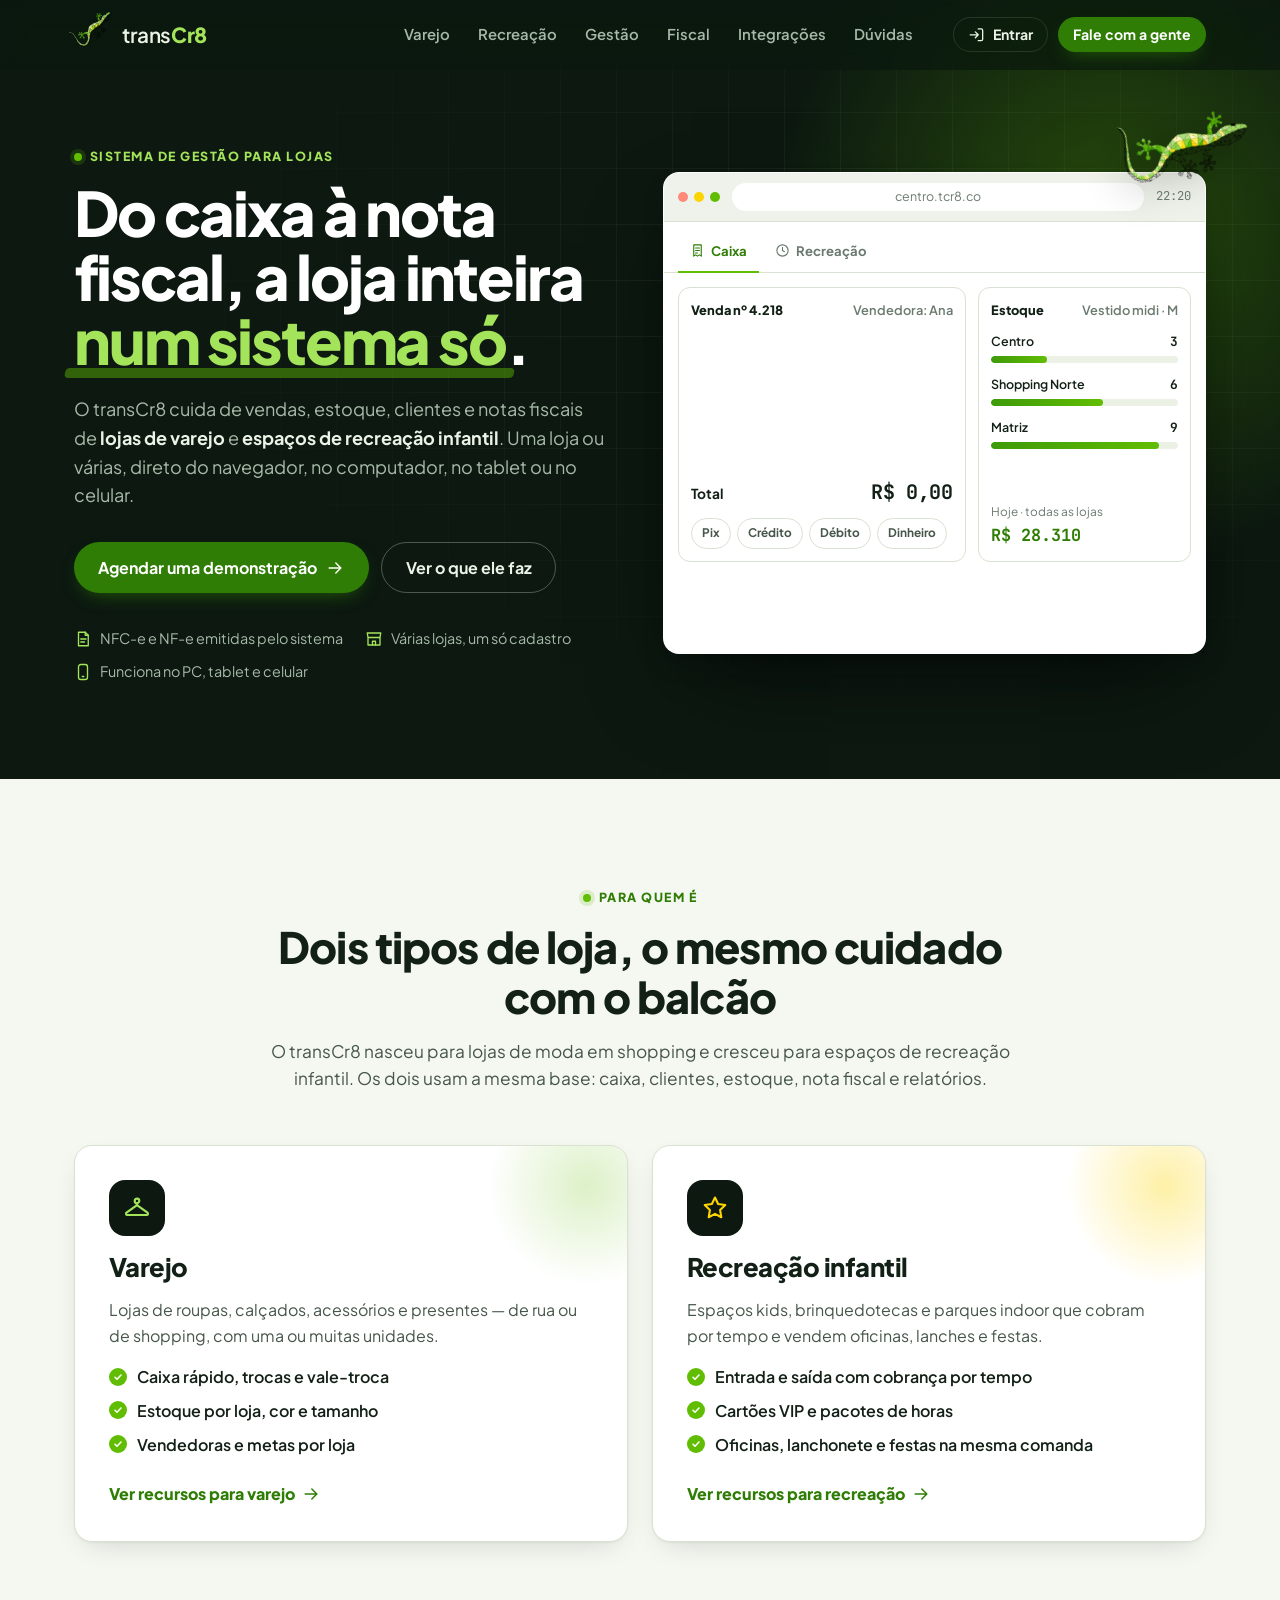
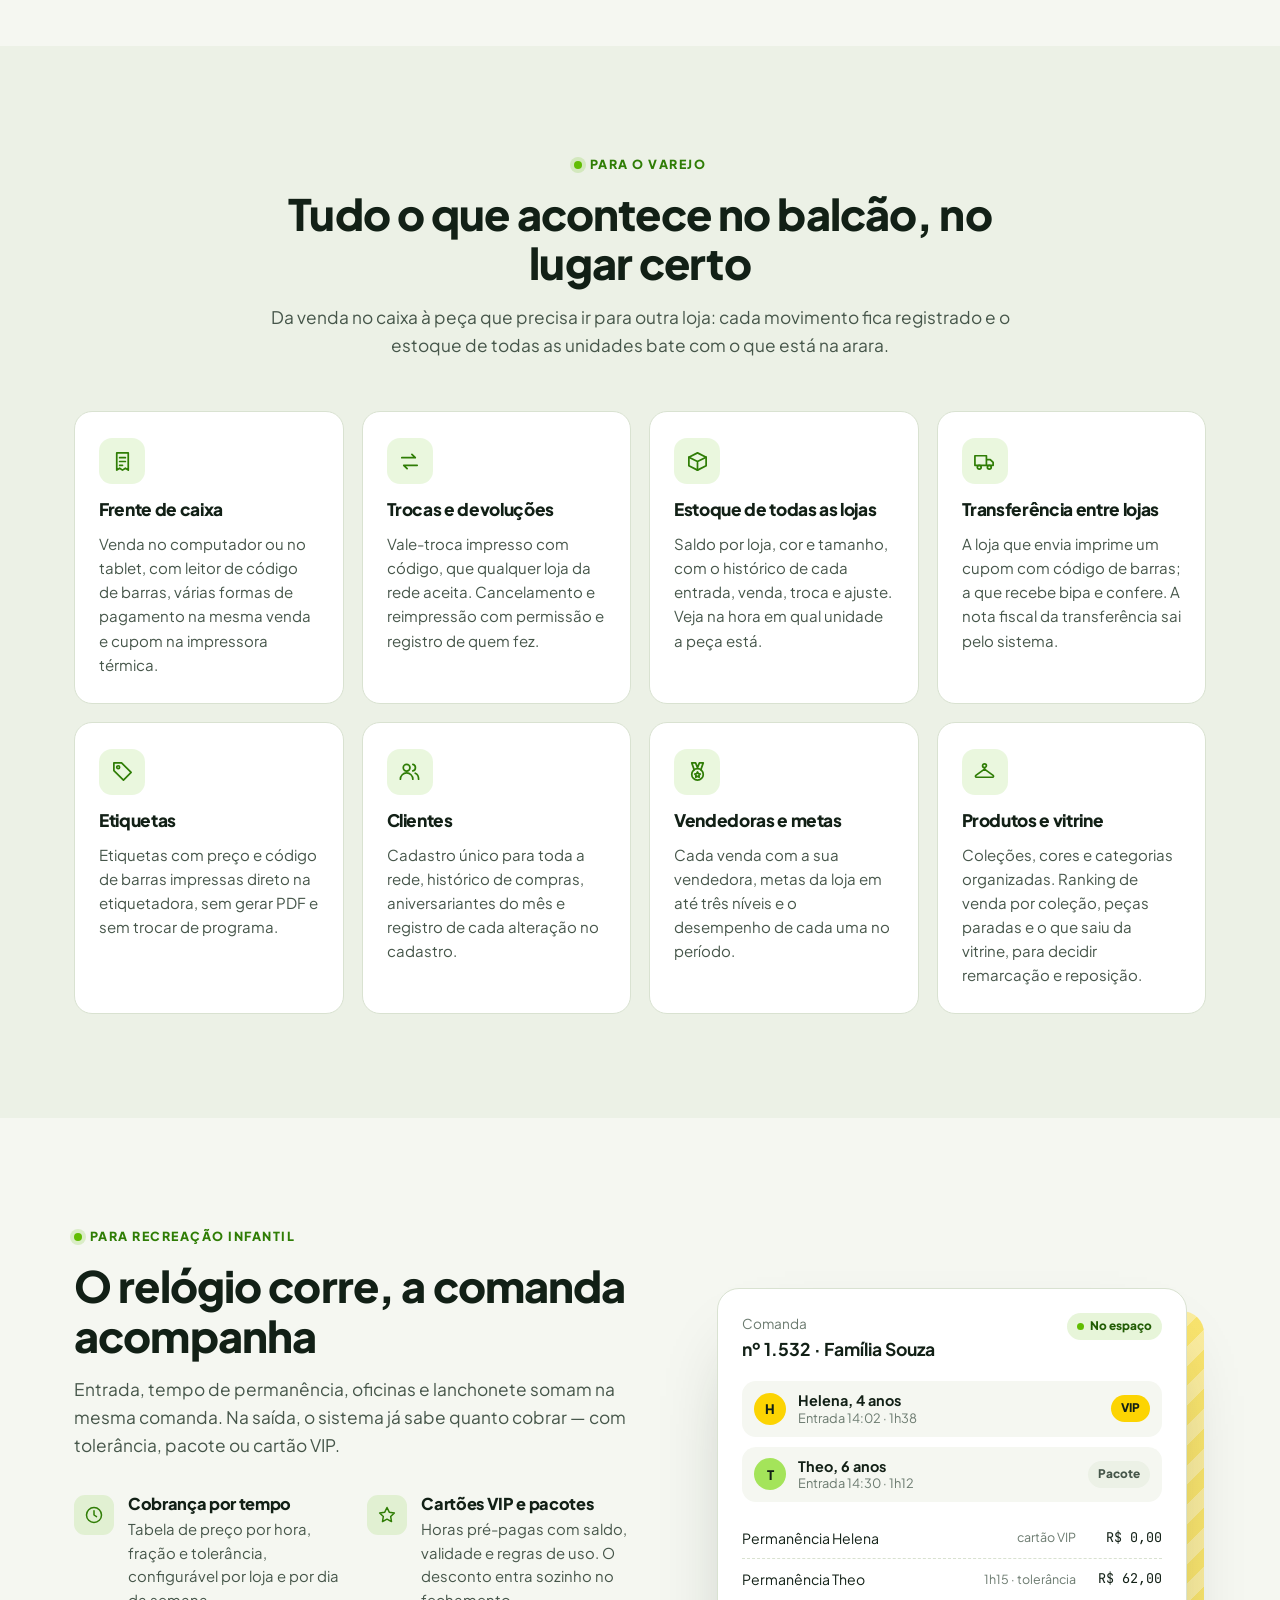
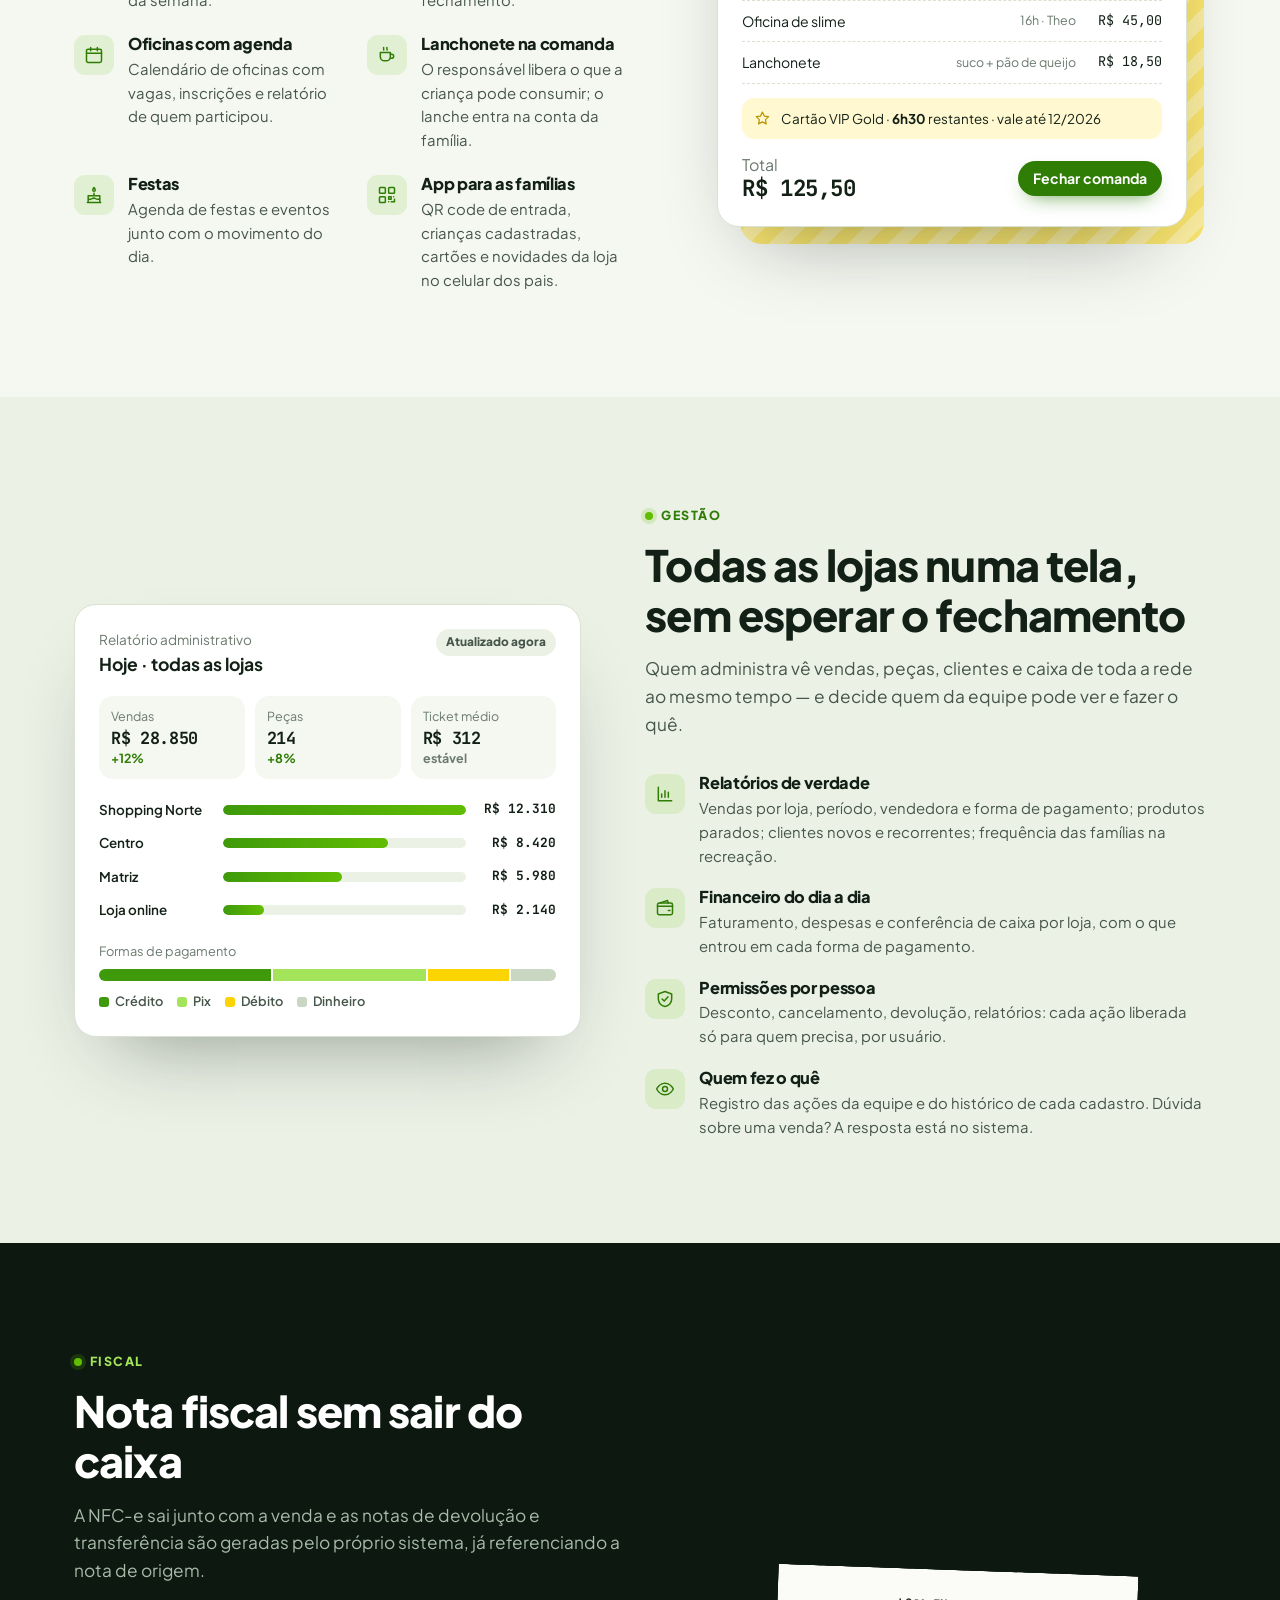
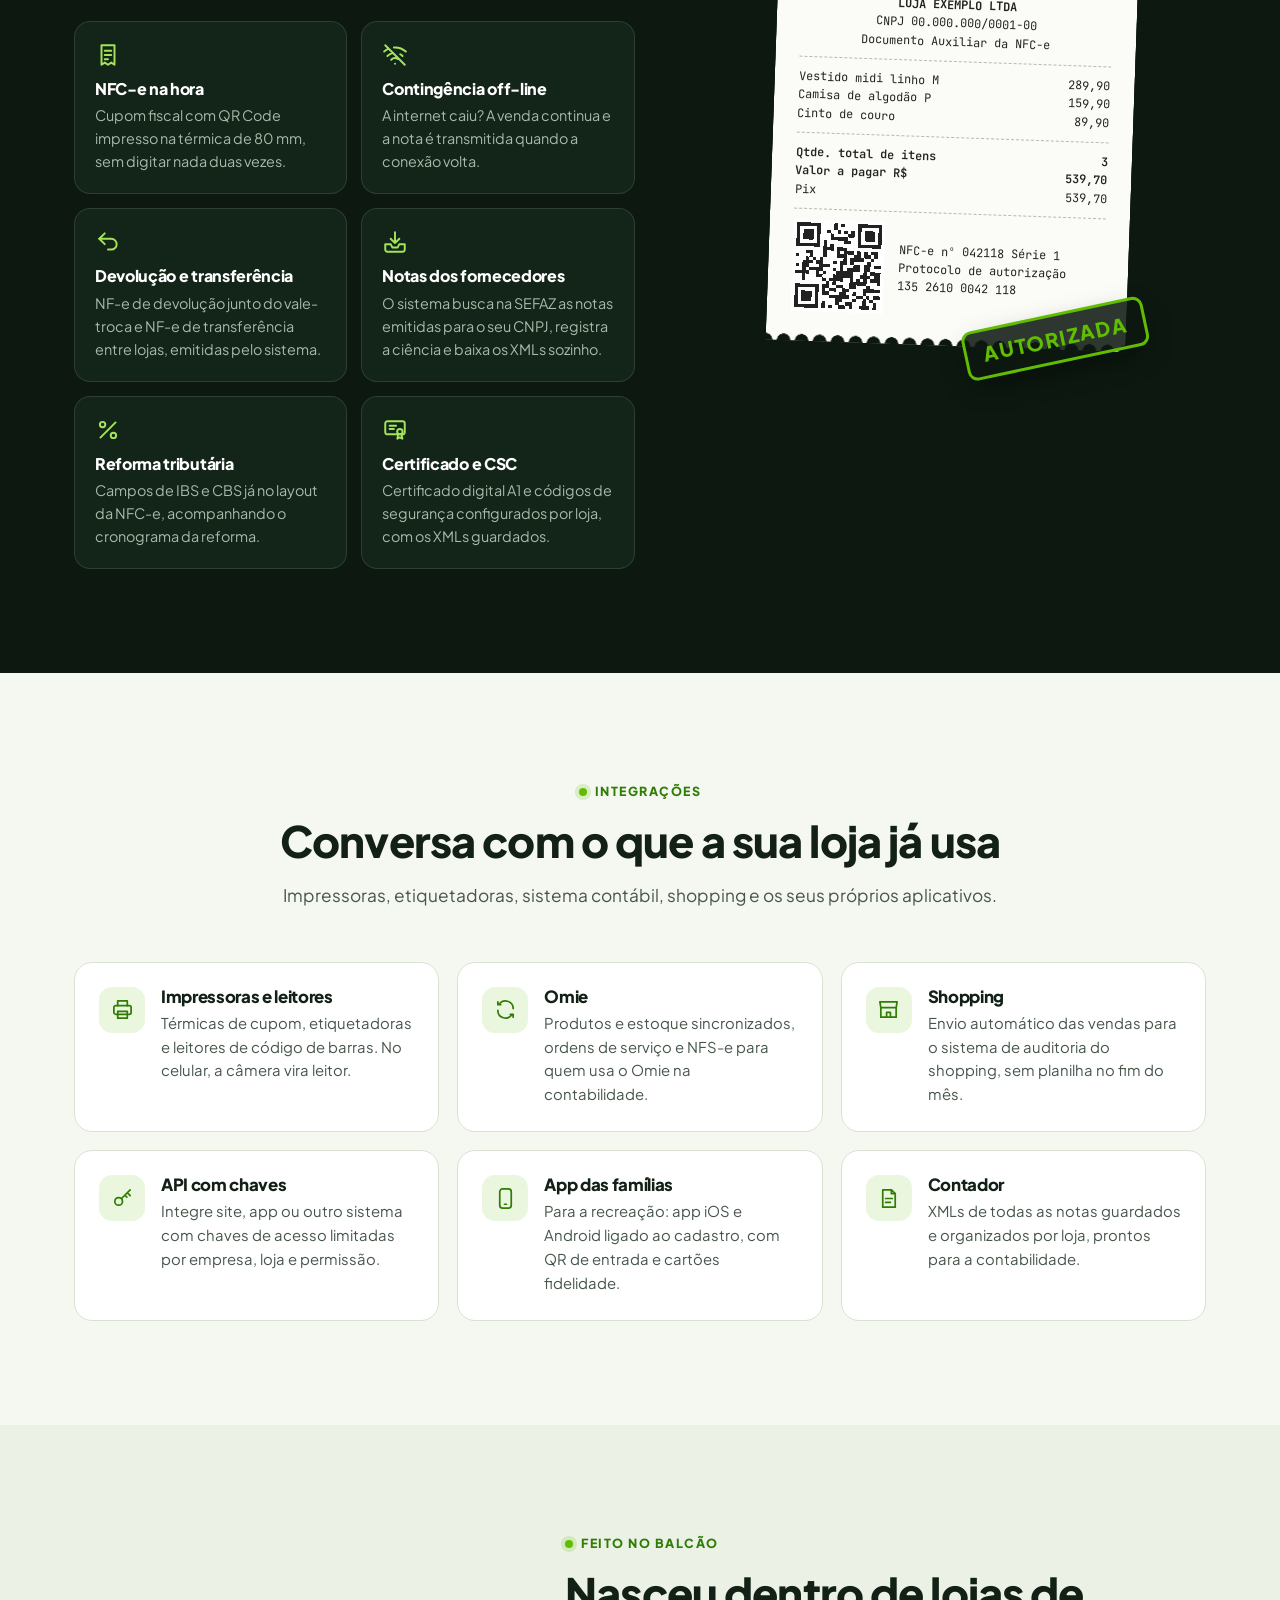
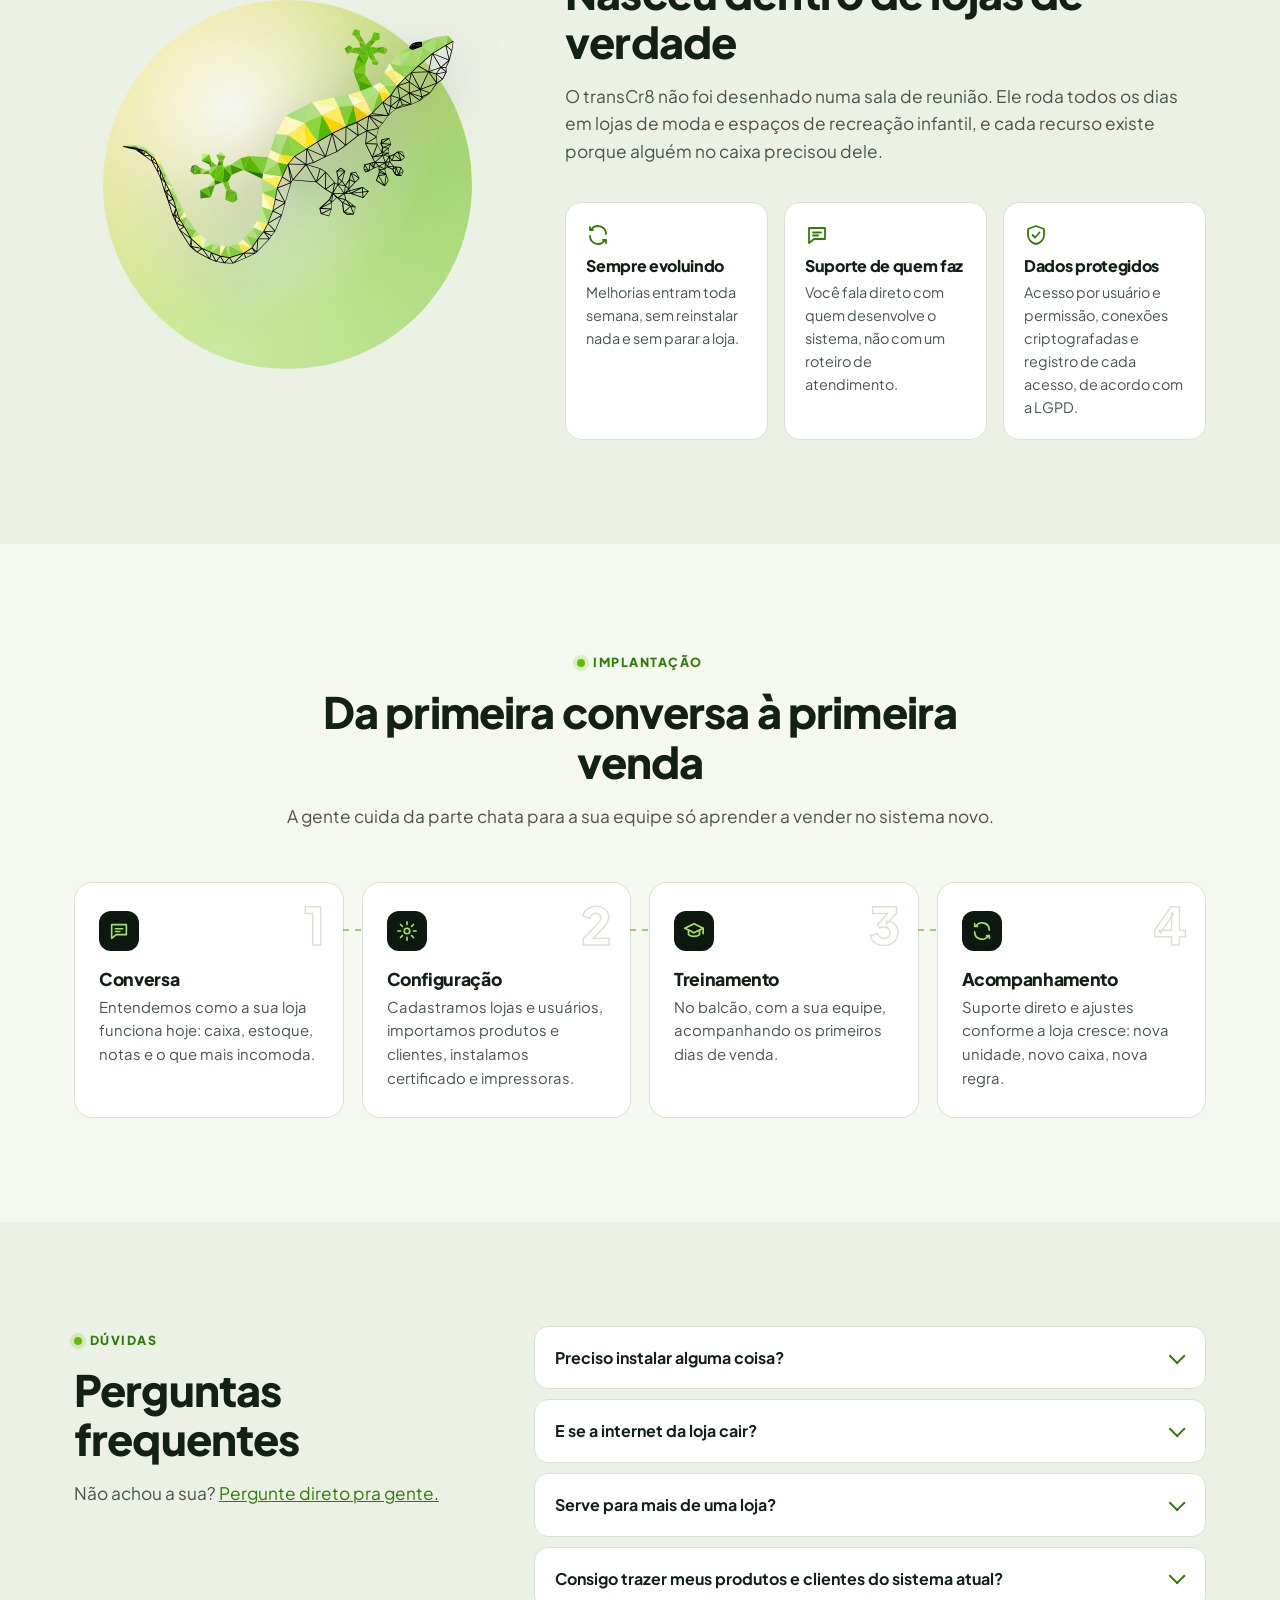
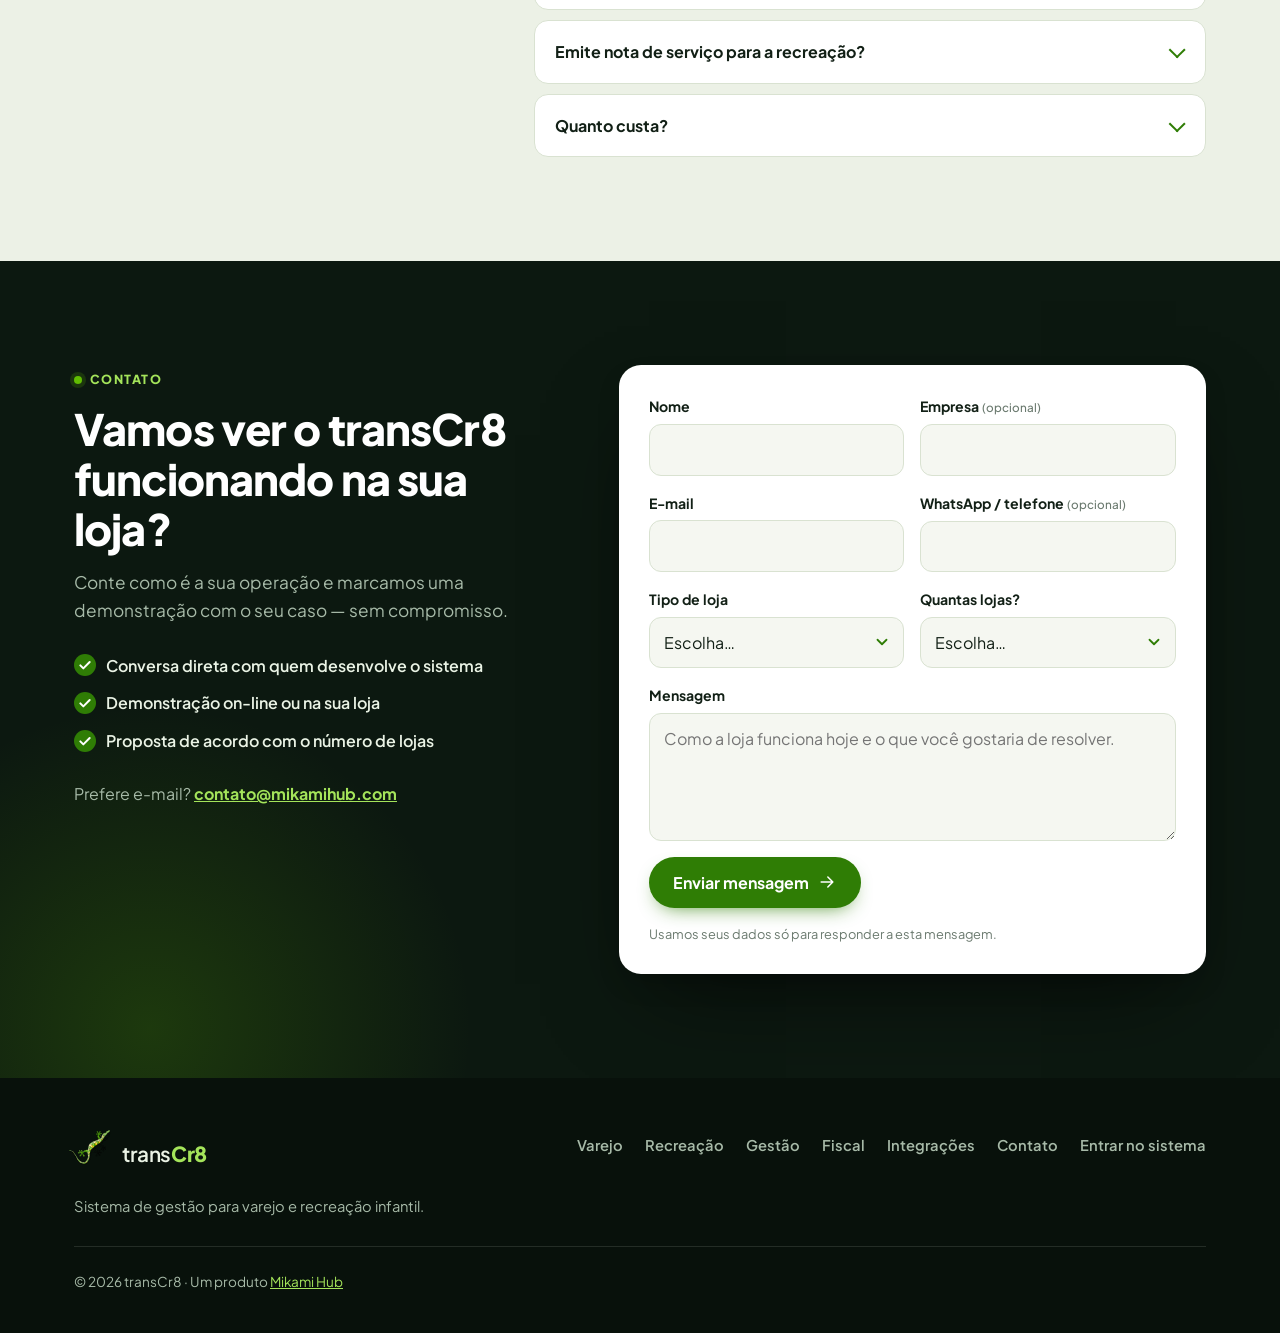
==== index.html @ 6ce8b479 "Cria site institucional do transCr8 Página única em HTML/CSS/JS puro para tcr8.co: topo com demonstr" ====
<!doctype html>
<html lang="pt-BR">
<head>
  <meta charset="utf-8">
  <meta name="viewport" content="width=device-width, initial-scale=1">
  <title>transCr8 — Sistema de gestão para varejo e recreação infantil</title>
  <meta name="description" content="Caixa, estoque, clientes e notas fiscais de lojas de varejo e espaços de recreação infantil num sistema só. Várias lojas, NFC-e e NF-e emitidas pelo próprio sistema, direto do navegador.">
  <meta name="theme-color" content="#0c1810">
  <link rel="canonical" href="https://tcr8.co/">

  <meta property="og:type" content="website">
  <meta property="og:site_name" content="transCr8">
  <meta property="og:title" content="transCr8 — Do caixa à nota fiscal, a loja inteira num sistema só">
  <meta property="og:description" content="Sistema de gestão para varejo e recreação infantil: caixa, estoque de várias lojas, clientes, NFC-e e NF-e, relatórios e integrações.">
  <meta property="og:url" content="https://tcr8.co/">
  <meta property="og:image" content="https://tcr8.co/assets/img/og-tcr8.png">
  <meta property="og:image:width" content="1200">
  <meta property="og:image:height" content="630">
  <meta property="og:locale" content="pt_BR">
  <meta name="twitter:card" content="summary_large_image">

  <link rel="icon" href="favicon.ico" sizes="any">
  <link rel="icon" href="assets/img/favicon-32.png" type="image/png" sizes="32x32">
  <link rel="icon" href="assets/img/favicon-16.png" type="image/png" sizes="16x16">
  <link rel="apple-touch-icon" href="assets/img/apple-touch-icon.png">
  <link rel="preconnect" href="https://fonts.googleapis.com">
  <link rel="preconnect" href="https://fonts.gstatic.com" crossorigin>
  <link rel="stylesheet" href="https://fonts.googleapis.com/css2?family=Plus+Jakarta+Sans:wght@400;500;600;700;800&family=JetBrains+Mono:wght@500;600&display=swap">
  <link rel="stylesheet" href="assets/css/style.css?v=1">

  <script>document.documentElement.classList.add('js');</script>
  <script src="assets/js/main.js?v=1" defer></script>
  <script src="assets/js/demo.js?v=1" defer></script>

  <script type="application/ld+json">
  {
    "@context": "https://schema.org",
    "@type": "SoftwareApplication",
    "name": "transCr8",
    "alternateName": "tcr8",
    "url": "https://tcr8.co/",
    "applicationCategory": "BusinessApplication",
    "operatingSystem": "Web",
    "inLanguage": "pt-BR",
    "description": "Sistema de gestão para lojas de varejo e espaços de recreação infantil: frente de caixa, estoque de várias lojas, clientes, NFC-e e NF-e, relatórios e integrações.",
    "publisher": {
      "@type": "Organization",
      "name": "Mikami Hub",
      "url": "https://mikamihub.com/",
      "email": "contato@mikamihub.com"
    }
  }
  </script>
</head>
<body>
  <a class="skip-link" href="#conteudo">Pular para o conteúdo</a>

  <!-- Ícones (traço) usados nas seções -->
  <svg class="sprite" aria-hidden="true" focusable="false">
    <symbol id="i-receipt" viewBox="0 0 24 24"><path d="M6 3h12v18l-3-2-3 2-3-2-3 2z"/><path d="M9 8h6M9 12h6M9 16h3"/></symbol>
    <symbol id="i-swap" viewBox="0 0 24 24"><path d="M4 8h14l-3.5-3.5M20 16H6l3.5 3.5"/></symbol>
    <symbol id="i-boxes" viewBox="0 0 24 24"><path d="M3 7.5 12 3l9 4.5v9L12 21l-9-4.5z"/><path d="m3 7.5 9 4.5 9-4.5M12 12v9"/></symbol>
    <symbol id="i-truck" viewBox="0 0 24 24"><path d="M2 6h12v10H2zM14 10h4l3 3v3h-7"/><circle cx="6.5" cy="18" r="2"/><circle cx="17" cy="18" r="2"/></symbol>
    <symbol id="i-tag" viewBox="0 0 24 24"><path d="M3 3h8l10 10-8 8L3 11z"/><circle cx="7.5" cy="7.5" r="1.5"/></symbol>
    <symbol id="i-users" viewBox="0 0 24 24"><circle cx="9" cy="8" r="3.5"/><path d="M2.5 20c0-3.6 2.9-6.5 6.5-6.5s6.5 2.9 6.5 6.5"/><path d="M15.5 4.6a3.5 3.5 0 0 1 0 6.8M18 13.8c2 .8 3.5 3 3.5 6.2"/></symbol>
    <symbol id="i-medal" viewBox="0 0 24 24"><circle cx="12" cy="15" r="6"/><path d="M8.5 10.2 6 3h4l2 5 2-5h4l-2.5 7.2"/><path d="m12 12.5.9 1.8 2 .3-1.4 1.4.3 2-1.8-1-1.8 1 .3-2-1.4-1.4 2-.3z"/></symbol>
    <symbol id="i-hanger" viewBox="0 0 24 24"><path d="M12 8a2 2 0 1 1 2-2c0 1-.8 1.4-1.4 1.8-.4.3-.6.6-.6 1.2v.5"/><path d="m12 9.5 9 6.5c.8.6.4 2-.6 2H3.6c-1 0-1.4-1.4-.6-2z"/></symbol>
    <symbol id="i-clock" viewBox="0 0 24 24"><circle cx="12" cy="12" r="9"/><path d="M12 7v5l3 2"/></symbol>
    <symbol id="i-star" viewBox="0 0 24 24"><path d="m12 3 2.7 5.6 6.1.9-4.4 4.3 1 6.1L12 17l-5.4 2.9 1-6.1-4.4-4.3 6.1-.9z"/></symbol>
    <symbol id="i-calendar" viewBox="0 0 24 24"><rect x="3" y="5" width="18" height="16" rx="2"/><path d="M3 10h18M8 3v4M16 3v4"/></symbol>
    <symbol id="i-cup" viewBox="0 0 24 24"><path d="M4 9h12v5a5 5 0 0 1-5 5H9a5 5 0 0 1-5-5z"/><path d="M16 11h1.5a2.5 2.5 0 0 1 0 5H16M8 3c-.7 1 .7 2 0 3M12 3c-.7 1 .7 2 0 3"/></symbol>
    <symbol id="i-cake" viewBox="0 0 24 24"><path d="M4 21h16M5 21v-8h14v8M5 16.5c1.5 1 3 1 4.5 0s3-1 4.5 0 3 1 5 0M12 13v-3"/><path d="M12 7.5a1.5 1.5 0 0 1-1.5-1.5c0-1.2 1.5-3 1.5-3s1.5 1.8 1.5 3A1.5 1.5 0 0 1 12 7.5z"/></symbol>
    <symbol id="i-qr" viewBox="0 0 24 24"><rect x="3" y="3" width="7" height="7" rx="1"/><rect x="14" y="3" width="7" height="7" rx="1"/><rect x="3" y="14" width="7" height="7" rx="1"/><path d="M14 14h3v3h-3zM20 14v.01M14 20h.01M17 20h4v-3"/></symbol>
    <symbol id="i-chart" viewBox="0 0 24 24"><path d="M4 4v16h16"/><path d="M8 16v-4M12 16V8M16 16v-6"/></symbol>
    <symbol id="i-wallet" viewBox="0 0 24 24"><rect x="3" y="6" width="18" height="14" rx="2"/><path d="M3 10h18M16 15h2M6 6l9-3 1 3"/></symbol>
    <symbol id="i-shield" viewBox="0 0 24 24"><path d="M12 3 20 6v6c0 4.5-3.4 8.3-8 9-4.6-.7-8-4.5-8-9V6z"/><path d="m8.5 12 2.5 2.5 4.5-5"/></symbol>
    <symbol id="i-eye" viewBox="0 0 24 24"><path d="M2 12s3.6-7 10-7 10 7 10 7-3.6 7-10 7S2 12 2 12z"/><circle cx="12" cy="12" r="3"/></symbol>
    <symbol id="i-doc" viewBox="0 0 24 24"><path d="M6 3h9l4 4v14H6z"/><path d="M15 3v4h4M9 12h7M9 16h5"/></symbol>
    <symbol id="i-wifi-off" viewBox="0 0 24 24"><path d="M3 3l18 18M8.5 16.4a5 5 0 0 1 6-.8M5 12.9a10 10 0 0 1 4.6-2.6M19 12.9a10 10 0 0 0-2.2-1.6M2 8.8a15 15 0 0 1 3.8-2.4M22 8.8A15 15 0 0 0 11 5.1"/><path d="M12 20h.01"/></symbol>
    <symbol id="i-return" viewBox="0 0 24 24"><path d="M9 14 4 9l5-5"/><path d="M4 9h11a5 5 0 0 1 0 10h-3"/></symbol>
    <symbol id="i-inbox" viewBox="0 0 24 24"><path d="M12 3v10M8 9l4 4 4-4"/><path d="M3 14h5l1.5 3h5L16 14h5v5a2 2 0 0 1-2 2H5a2 2 0 0 1-2-2z"/></symbol>
    <symbol id="i-percent" viewBox="0 0 24 24"><path d="M19 5 5 19"/><circle cx="7" cy="7" r="2.5"/><circle cx="17" cy="17" r="2.5"/></symbol>
    <symbol id="i-cert" viewBox="0 0 24 24"><rect x="3" y="4" width="18" height="12" rx="2"/><path d="M7 8h6M7 11h4"/><circle cx="16.5" cy="13.5" r="2.5"/><path d="m15 15.5-.8 4.5 2.3-1.2 2.3 1.2-.8-4.5"/></symbol>
    <symbol id="i-plug" viewBox="0 0 24 24"><path d="M9 3v5M15 3v5M6 8h12v3a6 6 0 0 1-12 0zM12 17v4"/></symbol>
    <symbol id="i-store" viewBox="0 0 24 24"><path d="M4 10v10h16V10M3 4h18l-1 6H4z"/><path d="M10 20v-5h4v5"/></symbol>
    <symbol id="i-key" viewBox="0 0 24 24"><circle cx="8" cy="15" r="4"/><path d="m11 12 9-9M17 6l3 3M14.5 8.5l2 2"/></symbol>
    <symbol id="i-phone" viewBox="0 0 24 24"><rect x="6" y="2" width="12" height="20" rx="3"/><path d="M11 18h2"/></symbol>
    <symbol id="i-printer" viewBox="0 0 24 24"><path d="M7 8V3h10v5"/><rect x="3" y="8" width="18" height="9" rx="2"/><path d="M7 14h10v7H7z"/></symbol>
    <symbol id="i-barcode" viewBox="0 0 24 24"><path d="M4 5v14M7 5v14M10 5v14M14 5v14M16 5v14M20 5v14"/></symbol>
    <symbol id="i-check" viewBox="0 0 24 24"><path d="m5 12.5 4.5 4.5L19 7.5"/></symbol>
    <symbol id="i-arrow" viewBox="0 0 24 24"><path d="M5 12h14M13 6l6 6-6 6"/></symbol>
    <symbol id="i-chat" viewBox="0 0 24 24"><path d="M4 5h16v11H9l-5 4z"/><path d="M8 9.5h8M8 12.5h5"/></symbol>
    <symbol id="i-gear" viewBox="0 0 24 24"><circle cx="12" cy="12" r="3"/><path d="M12 2v3M12 19v3M4.9 4.9l2.1 2.1M17 17l2.1 2.1M2 12h3M19 12h3M4.9 19.1 7 17M17 7l2.1-2.1"/></symbol>
    <symbol id="i-cap" viewBox="0 0 24 24"><path d="M2 9l10-5 10 5-10 5z"/><path d="M6 11v5c3 2.5 9 2.5 12 0v-5M22 9v6"/></symbol>
    <symbol id="i-refresh" viewBox="0 0 24 24"><path d="M20 11a8 8 0 0 0-14.7-4.3M4 4v3h3"/><path d="M4 13a8 8 0 0 0 14.7 4.3M20 20v-3h-3"/></symbol>
    <symbol id="i-login" viewBox="0 0 24 24"><path d="M14 4h4a2 2 0 0 1 2 2v12a2 2 0 0 1-2 2h-4"/><path d="M3 12h11M10 8l4 4-4 4"/></symbol>
    <symbol id="i-menu" viewBox="0 0 24 24"><path d="M4 7h16M4 12h16M4 17h16"/></symbol>
    <symbol id="i-close" viewBox="0 0 24 24"><path d="M6 6l12 12M18 6 6 18"/></symbol>
  </svg>

  <header class="site-header">
    <div class="container nav">
      <a class="brand" href="#topo" aria-label="transCr8 — início">
        <img class="brand-mark" src="assets/img/gecko.svg" alt="" width="40" height="40">
        <span class="brand-name">trans<b>Cr8</b></span>
      </a>

      <nav class="nav-menu" id="menu" aria-label="Seções do site">
        <ul>
          <li><a href="#varejo">Varejo</a></li>
          <li><a href="#recreacao">Recreação</a></li>
          <li><a href="#gestao">Gestão</a></li>
          <li><a href="#fiscal">Fiscal</a></li>
          <li><a href="#integracoes">Integrações</a></li>
          <li><a href="#duvidas">Dúvidas</a></li>
        </ul>
        <div class="nav-actions">
          <button type="button" class="btn btn-ghost btn-sm" data-open-login>
            <svg class="ic" aria-hidden="true"><use href="#i-login"/></svg>Entrar
          </button>
          <a class="btn btn-primary btn-sm" href="#contato">Fale com a gente</a>
        </div>
      </nav>

      <button class="nav-toggle" type="button" aria-controls="menu" aria-expanded="false" aria-label="Abrir menu">
        <svg class="ic ic-open" aria-hidden="true"><use href="#i-menu"/></svg>
        <svg class="ic ic-close" aria-hidden="true"><use href="#i-close"/></svg>
      </button>
    </div>
  </header>

  <main id="conteudo">
    <!-- ============================== Topo ============================== -->
    <section class="hero" id="topo">
      <div class="hero-glow" aria-hidden="true"></div>
      <div class="container hero-grid">
        <div class="hero-copy">
          <p class="eyebrow eyebrow-dark">Sistema de gestão para lojas</p>
          <h1>Do caixa à nota fiscal, a loja inteira <span class="mark">num sistema só</span>.</h1>
          <p class="hero-lead">O transCr8 cuida de vendas, estoque, clientes e notas fiscais de <strong>lojas de varejo</strong> e <strong>espaços de recreação infantil</strong>. Uma loja ou várias, direto do navegador, no computador, no tablet ou no celular.</p>
          <div class="hero-cta">
            <a class="btn btn-primary btn-lg" href="#contato">Agendar uma demonstração <svg class="ic" aria-hidden="true"><use href="#i-arrow"/></svg></a>
            <a class="btn btn-outline-light btn-lg" href="#varejo">Ver o que ele faz</a>
          </div>
          <ul class="hero-proof">
            <li><svg class="ic" aria-hidden="true"><use href="#i-doc"/></svg>NFC-e e NF-e emitidas pelo sistema</li>
            <li><svg class="ic" aria-hidden="true"><use href="#i-store"/></svg>Várias lojas, um só cadastro</li>
            <li><svg class="ic" aria-hidden="true"><use href="#i-phone"/></svg>Funciona no PC, tablet e celular</li>
          </ul>
        </div>

        <div class="hero-visual">
          <p class="sr-only">Demonstração animada: uma venda sendo registrada no caixa, a NFC-e autorizada e o estoque atualizado nas lojas; depois, a tela da recreação com as crianças no espaço e o tempo de cada uma.</p>
          <img class="hero-gecko" src="assets/img/gecko.svg" alt="" width="150" height="150" aria-hidden="true">
          <div class="mock" aria-hidden="true">
            <div class="mock-bar">
              <span class="mock-dots"><i></i><i></i><i></i></span>
              <span class="mock-url">centro.tcr8.co</span>
              <span class="mock-clock" data-clock>15:42</span>
            </div>
            <div class="mock-tabs">
              <button type="button" tabindex="-1" class="is-on" data-scene-tab="caixa"><svg class="ic" aria-hidden="true"><use href="#i-receipt"/></svg>Caixa</button>
              <button type="button" tabindex="-1" data-scene-tab="kids"><svg class="ic" aria-hidden="true"><use href="#i-clock"/></svg>Recreação</button>
            </div>

            <!-- Cena 1: caixa -->
            <div class="mock-scene is-on" data-scene="caixa">
              <div class="mock-cols">
                <div class="mock-panel">
                  <div class="mock-h"><span>Venda nº 4.218</span><span class="muted">Vendedora: Ana</span></div>
                  <ul class="mock-items" data-items>
                    <li><span class="it-name">Vestido midi linho<small>M · Areia</small></span><span class="it-price">R$ 289,90</span></li>
                    <li><span class="it-name">Camisa de algodão<small>P · Branco</small></span><span class="it-price">R$ 159,90</span></li>
                    <li><span class="it-name">Cinto de couro<small>Único · Caramelo</small></span><span class="it-price">R$ 89,90</span></li>
                  </ul>
                  <div class="mock-total"><span>Total</span><strong data-total>R$ 539,70</strong></div>
                  <div class="mock-pay" data-pay>
                    <span class="is-on">Pix</span><span>Crédito</span><span>Débito</span><span>Dinheiro</span>
                  </div>
                </div>
                <div class="mock-panel mock-side">
                  <div class="mock-h"><span>Estoque</span><span class="muted">Vestido midi · M</span></div>
                  <ul class="stock" data-stock>
                    <li data-store="centro"><span>Centro</span><span class="bar"><i style="--v:.3"></i></span><b>3</b></li>
                    <li><span>Shopping Norte</span><span class="bar"><i style="--v:.6"></i></span><b>6</b></li>
                    <li><span>Matriz</span><span class="bar"><i style="--v:.9"></i></span><b>9</b></li>
                  </ul>
                  <div class="mock-mini">
                    <span class="muted">Hoje · todas as lojas</span>
                    <strong data-today>R$ 28.850</strong>
                  </div>
                </div>
              </div>
              <div class="mock-toast is-on" data-toast>
                <span class="toast-dot"></span><span data-toast-text>NFC-e autorizada · Protocolo 135 2610 0042 118</span>
              </div>
            </div>

            <!-- Cena 2: recreação -->
            <div class="mock-scene" data-scene="kids">
              <div class="mock-panel">
                <div class="mock-h"><span>No espaço agora</span><span class="muted" data-kids-count>4 crianças</span></div>
                <ul class="kids" data-kids>
                  <li><span class="av" style="--c:#FCD402">H</span><span class="k-name">Helena<small>4 anos · Cartão VIP</small></span><span class="k-time" data-min="98">1h38</span></li>
                  <li><span class="av" style="--c:#A4E45A">T</span><span class="k-name">Theo<small>6 anos · Oficina de slime 16h</small></span><span class="k-time" data-min="72">1h12</span></li>
                  <li><span class="av" style="--c:#8FD3FF">M</span><span class="k-name">Maria<small>3 anos · Lanchonete liberada</small></span><span class="k-time" data-min="37">0h37</span></li>
                  <li><span class="av" style="--c:#FFB4A2">L</span><span class="k-name">Lucas<small>5 anos · Entrou pelo app</small></span><span class="k-time" data-min="2">0h02</span></li>
                </ul>
              </div>
              <div class="mock-toast is-on" data-kids-toast>
                <span class="toast-dot"></span><span data-kids-toast-text>Check-in pelo app · Lucas, 5 anos</span>
              </div>
            </div>
          </div>
        </div>
      </div>
    </section>

    <!-- ============================== Para quem ============================== -->
    <section class="section segments" aria-labelledby="seg-title">
      <div class="container">
        <div class="section-head reveal">
          <p class="eyebrow">Para quem é</p>
          <h2 id="seg-title">Dois tipos de loja, o mesmo cuidado com o balcão</h2>
          <p class="lead">O transCr8 nasceu para lojas de moda em shopping e cresceu para espaços de recreação infantil. Os dois usam a mesma base: caixa, clientes, estoque, nota fiscal e relatórios.</p>
        </div>
        <div class="seg-grid">
          <a class="seg-card seg-retail reveal" href="#varejo">
            <span class="seg-icon"><svg class="ic" aria-hidden="true"><use href="#i-hanger"/></svg></span>
            <h3>Varejo</h3>
            <p>Lojas de roupas, calçados, acessórios e presentes — de rua ou de shopping, com uma ou muitas unidades.</p>
            <ul class="tick">
              <li>Caixa rápido, trocas e vale-troca</li>
              <li>Estoque por loja, cor e tamanho</li>
              <li>Vendedoras e metas por loja</li>
            </ul>
            <span class="seg-link">Ver recursos para varejo <svg class="ic" aria-hidden="true"><use href="#i-arrow"/></svg></span>
          </a>
          <a class="seg-card seg-kids reveal" href="#recreacao">
            <span class="seg-icon"><svg class="ic" aria-hidden="true"><use href="#i-star"/></svg></span>
            <h3>Recreação infantil</h3>
            <p>Espaços kids, brinquedotecas e parques indoor que cobram por tempo e vendem oficinas, lanches e festas.</p>
            <ul class="tick">
              <li>Entrada e saída com cobrança por tempo</li>
              <li>Cartões VIP e pacotes de horas</li>
              <li>Oficinas, lanchonete e festas na mesma comanda</li>
            </ul>
            <span class="seg-link">Ver recursos para recreação <svg class="ic" aria-hidden="true"><use href="#i-arrow"/></svg></span>
          </a>
        </div>
      </div>
    </section>

    <!-- ============================== Varejo ============================== -->
    <section class="section section-alt" id="varejo" aria-labelledby="varejo-title">
      <div class="container">
        <div class="section-head reveal">
          <p class="eyebrow">Para o varejo</p>
          <h2 id="varejo-title">Tudo o que acontece no balcão, no lugar certo</h2>
          <p class="lead">Da venda no caixa à peça que precisa ir para outra loja: cada movimento fica registrado e o estoque de todas as unidades bate com o que está na arara.</p>
        </div>
        <div class="feature-grid">
          <article class="feature reveal">
            <span class="f-icon"><svg class="ic" aria-hidden="true"><use href="#i-receipt"/></svg></span>
            <h3>Frente de caixa</h3>
            <p>Venda no computador ou no tablet, com leitor de código de barras, várias formas de pagamento na mesma venda e cupom na impressora térmica.</p>
          </article>
          <article class="feature reveal">
            <span class="f-icon"><svg class="ic" aria-hidden="true"><use href="#i-swap"/></svg></span>
            <h3>Trocas e devoluções</h3>
            <p>Vale-troca impresso com código, que qualquer loja da rede aceita. Cancelamento e reimpressão com permissão e registro de quem fez.</p>
          </article>
          <article class="feature reveal">
            <span class="f-icon"><svg class="ic" aria-hidden="true"><use href="#i-boxes"/></svg></span>
            <h3>Estoque de todas as lojas</h3>
            <p>Saldo por loja, cor e tamanho, com o histórico de cada entrada, venda, troca e ajuste. Veja na hora em qual unidade a peça está.</p>
          </article>
          <article class="feature reveal">
            <span class="f-icon"><svg class="ic" aria-hidden="true"><use href="#i-truck"/></svg></span>
            <h3>Transferência entre lojas</h3>
            <p>A loja que envia imprime um cupom com código de barras; a que recebe bipa e confere. A nota fiscal da transferência sai pelo sistema.</p>
          </article>
          <article class="feature reveal">
            <span class="f-icon"><svg class="ic" aria-hidden="true"><use href="#i-tag"/></svg></span>
            <h3>Etiquetas</h3>
            <p>Etiquetas com preço e código de barras impressas direto na etiquetadora, sem gerar PDF e sem trocar de programa.</p>
          </article>
          <article class="feature reveal">
            <span class="f-icon"><svg class="ic" aria-hidden="true"><use href="#i-users"/></svg></span>
            <h3>Clientes</h3>
            <p>Cadastro único para toda a rede, histórico de compras, aniversariantes do mês e registro de cada alteração no cadastro.</p>
          </article>
          <article class="feature reveal">
            <span class="f-icon"><svg class="ic" aria-hidden="true"><use href="#i-medal"/></svg></span>
            <h3>Vendedoras e metas</h3>
            <p>Cada venda com a sua vendedora, metas da loja em até três níveis e o desempenho de cada uma no período.</p>
          </article>
          <article class="feature reveal">
            <span class="f-icon"><svg class="ic" aria-hidden="true"><use href="#i-hanger"/></svg></span>
            <h3>Produtos e vitrine</h3>
            <p>Coleções, cores e categorias organizadas. Ranking de venda por coleção, peças paradas e o que saiu da vitrine, para decidir remarcação e reposição.</p>
          </article>
        </div>
      </div>
    </section>

    <!-- ============================== Recreação ============================== -->
    <section class="section" id="recreacao" aria-labelledby="kids-title">
      <div class="container split">
        <div class="split-copy">
          <div class="section-head section-head-left reveal">
            <p class="eyebrow">Para recreação infantil</p>
            <h2 id="kids-title">O relógio corre, a comanda acompanha</h2>
            <p class="lead">Entrada, tempo de permanência, oficinas e lanchonete somam na mesma comanda. Na saída, o sistema já sabe quanto cobrar — com tolerância, pacote ou cartão VIP.</p>
          </div>
          <ul class="kid-features">
            <li class="reveal"><span class="f-icon f-icon-sm"><svg class="ic" aria-hidden="true"><use href="#i-clock"/></svg></span><div><h3>Cobrança por tempo</h3><p>Tabela de preço por hora, fração e tolerância, configurável por loja e por dia da semana.</p></div></li>
            <li class="reveal"><span class="f-icon f-icon-sm"><svg class="ic" aria-hidden="true"><use href="#i-star"/></svg></span><div><h3>Cartões VIP e pacotes</h3><p>Horas pré-pagas com saldo, validade e regras de uso. O desconto entra sozinho no fechamento.</p></div></li>
            <li class="reveal"><span class="f-icon f-icon-sm"><svg class="ic" aria-hidden="true"><use href="#i-calendar"/></svg></span><div><h3>Oficinas com agenda</h3><p>Calendário de oficinas com vagas, inscrições e relatório de quem participou.</p></div></li>
            <li class="reveal"><span class="f-icon f-icon-sm"><svg class="ic" aria-hidden="true"><use href="#i-cup"/></svg></span><div><h3>Lanchonete na comanda</h3><p>O responsável libera o que a criança pode consumir; o lanche entra na conta da família.</p></div></li>
            <li class="reveal"><span class="f-icon f-icon-sm"><svg class="ic" aria-hidden="true"><use href="#i-cake"/></svg></span><div><h3>Festas</h3><p>Agenda de festas e eventos junto com o movimento do dia.</p></div></li>
            <li class="reveal"><span class="f-icon f-icon-sm"><svg class="ic" aria-hidden="true"><use href="#i-qr"/></svg></span><div><h3>App para as famílias</h3><p>QR code de entrada, crianças cadastradas, cartões e novidades da loja no celular dos pais.</p></div></li>
          </ul>
        </div>

        <div class="split-visual reveal" aria-hidden="true">
          <div class="ticket">
            <div class="ticket-head">
              <div>
                <span class="muted">Comanda</span>
                <strong>nº 1.532 · Família Souza</strong>
              </div>
              <span class="pill pill-live"><i></i>No espaço</span>
            </div>
            <ul class="ticket-kids">
              <li>
                <span class="av" style="--c:#FCD402">H</span>
                <div><strong>Helena, 4 anos</strong><span class="muted">Entrada 14:02 · 1h38</span></div>
                <span class="pill pill-vip">VIP</span>
              </li>
              <li>
                <span class="av" style="--c:#A4E45A">T</span>
                <div><strong>Theo, 6 anos</strong><span class="muted">Entrada 14:30 · 1h12</span></div>
                <span class="pill">Pacote</span>
              </li>
            </ul>
            <div class="ticket-lines">
              <div><span>Permanência Helena</span><span class="muted">cartão VIP</span><span>R$ 0,00</span></div>
              <div><span>Permanência Theo</span><span class="muted">1h15 · tolerância</span><span>R$ 62,00</span></div>
              <div><span>Oficina de slime</span><span class="muted">16h · Theo</span><span>R$ 45,00</span></div>
              <div><span>Lanchonete</span><span class="muted">suco + pão de queijo</span><span>R$ 18,50</span></div>
            </div>
            <div class="ticket-vip">
              <svg class="ic" aria-hidden="true"><use href="#i-star"/></svg>
              <span>Cartão VIP Gold · <strong>6h30</strong> restantes · vale até 12/2026</span>
            </div>
            <div class="ticket-foot">
              <div><span class="muted">Total</span><strong>R$ 125,50</strong></div>
              <span class="btn btn-primary btn-sm">Fechar comanda</span>
            </div>
          </div>
        </div>
      </div>
    </section>

    <!-- ============================== Gestão ============================== -->
    <section class="section section-alt" id="gestao" aria-labelledby="gestao-title">
      <div class="container split split-reverse">
        <div class="split-visual reveal" aria-hidden="true">
          <div class="dash">
            <div class="dash-head">
              <div><span class="muted">Relatório administrativo</span><strong>Hoje · todas as lojas</strong></div>
              <span class="pill">Atualizado agora</span>
            </div>
            <div class="dash-kpis">
              <div><span class="muted">Vendas</span><strong>R$ 28.850</strong><em class="up">+12%</em></div>
              <div><span class="muted">Peças</span><strong>214</strong><em class="up">+8%</em></div>
              <div><span class="muted">Ticket médio</span><strong>R$ 312</strong><em>estável</em></div>
            </div>
            <ul class="dash-bars">
              <li><span>Shopping Norte</span><span class="bar"><i style="--v:1"></i></span><b>R$ 12.310</b></li>
              <li><span>Centro</span><span class="bar"><i style="--v:.68"></i></span><b>R$ 8.420</b></li>
              <li><span>Matriz</span><span class="bar"><i style="--v:.49"></i></span><b>R$ 5.980</b></li>
              <li><span>Loja online</span><span class="bar"><i style="--v:.17"></i></span><b>R$ 2.140</b></li>
            </ul>
            <div class="dash-pay">
              <span class="muted">Formas de pagamento</span>
              <div class="stack"><i style="--w:38%;--c:var(--brand-600)"></i><i style="--w:34%;--c:var(--lime)"></i><i style="--w:18%;--c:var(--yellow)"></i><i style="--w:10%;--c:#c9d6c2"></i></div>
              <div class="stack-legend"><span><i style="--c:var(--brand-600)"></i>Crédito</span><span><i style="--c:var(--lime)"></i>Pix</span><span><i style="--c:var(--yellow)"></i>Débito</span><span><i style="--c:#c9d6c2"></i>Dinheiro</span></div>
            </div>
          </div>
        </div>

        <div class="split-copy">
          <div class="section-head section-head-left reveal">
            <p class="eyebrow">Gestão</p>
            <h2 id="gestao-title">Todas as lojas numa tela, sem esperar o fechamento</h2>
            <p class="lead">Quem administra vê vendas, peças, clientes e caixa de toda a rede ao mesmo tempo — e decide quem da equipe pode ver e fazer o quê.</p>
          </div>
          <ul class="check-list">
            <li class="reveal"><span class="f-icon f-icon-sm"><svg class="ic" aria-hidden="true"><use href="#i-chart"/></svg></span><div><h3>Relatórios de verdade</h3><p>Vendas por loja, período, vendedora e forma de pagamento; produtos parados; clientes novos e recorrentes; frequência das famílias na recreação.</p></div></li>
            <li class="reveal"><span class="f-icon f-icon-sm"><svg class="ic" aria-hidden="true"><use href="#i-wallet"/></svg></span><div><h3>Financeiro do dia a dia</h3><p>Faturamento, despesas e conferência de caixa por loja, com o que entrou em cada forma de pagamento.</p></div></li>
            <li class="reveal"><span class="f-icon f-icon-sm"><svg class="ic" aria-hidden="true"><use href="#i-shield"/></svg></span><div><h3>Permissões por pessoa</h3><p>Desconto, cancelamento, devolução, relatórios: cada ação liberada só para quem precisa, por usuário.</p></div></li>
            <li class="reveal"><span class="f-icon f-icon-sm"><svg class="ic" aria-hidden="true"><use href="#i-eye"/></svg></span><div><h3>Quem fez o quê</h3><p>Registro das ações da equipe e do histórico de cada cadastro. Dúvida sobre uma venda? A resposta está no sistema.</p></div></li>
          </ul>
        </div>
      </div>
    </section>

    <!-- ============================== Fiscal ============================== -->
    <section class="section section-dark" id="fiscal" aria-labelledby="fiscal-title">
      <div class="container split">
        <div class="split-copy">
          <div class="section-head section-head-left reveal">
            <p class="eyebrow eyebrow-dark">Fiscal</p>
            <h2 id="fiscal-title">Nota fiscal sem sair do caixa</h2>
            <p class="lead">A NFC-e sai junto com a venda e as notas de devolução e transferência são geradas pelo próprio sistema, já referenciando a nota de origem.</p>
          </div>
          <div class="fiscal-grid">
            <div class="fiscal-item reveal"><svg class="ic" aria-hidden="true"><use href="#i-receipt"/></svg><h3>NFC-e na hora</h3><p>Cupom fiscal com QR Code impresso na térmica de 80 mm, sem digitar nada duas vezes.</p></div>
            <div class="fiscal-item reveal"><svg class="ic" aria-hidden="true"><use href="#i-wifi-off"/></svg><h3>Contingência off-line</h3><p>A internet caiu? A venda continua e a nota é transmitida quando a conexão volta.</p></div>
            <div class="fiscal-item reveal"><svg class="ic" aria-hidden="true"><use href="#i-return"/></svg><h3>Devolução e transferência</h3><p>NF-e de devolução junto do vale-troca e NF-e de transferência entre lojas, emitidas pelo sistema.</p></div>
            <div class="fiscal-item reveal"><svg class="ic" aria-hidden="true"><use href="#i-inbox"/></svg><h3>Notas dos fornecedores</h3><p>O sistema busca na SEFAZ as notas emitidas para o seu CNPJ, registra a ciência e baixa os XMLs sozinho.</p></div>
            <div class="fiscal-item reveal"><svg class="ic" aria-hidden="true"><use href="#i-percent"/></svg><h3>Reforma tributária</h3><p>Campos de IBS e CBS já no layout da NFC-e, acompanhando o cronograma da reforma.</p></div>
            <div class="fiscal-item reveal"><svg class="ic" aria-hidden="true"><use href="#i-cert"/></svg><h3>Certificado e CSC</h3><p>Certificado digital A1 e códigos de segurança configurados por loja, com os XMLs guardados.</p></div>
          </div>
        </div>

        <div class="split-visual reveal" aria-hidden="true">
          <div class="receipt">
            <div class="receipt-paper">
              <p class="r-center"><strong>LOJA EXEMPLO LTDA</strong><br>CNPJ 00.000.000/0001-00<br>Documento Auxiliar da NFC-e</p>
              <div class="r-sep"></div>
              <div class="r-row"><span>Vestido midi linho M</span><span>289,90</span></div>
              <div class="r-row"><span>Camisa de algodão P</span><span>159,90</span></div>
              <div class="r-row"><span>Cinto de couro</span><span>89,90</span></div>
              <div class="r-sep"></div>
              <div class="r-row r-strong"><span>Qtde. total de itens</span><span>3</span></div>
              <div class="r-row r-strong"><span>Valor a pagar R$</span><span>539,70</span></div>
              <div class="r-row"><span>Pix</span><span>539,70</span></div>
              <div class="r-sep"></div>
              <div class="r-qr"><span class="qr" data-fake-qr></span><p>NFC-e nº 042118 Série 1<br>Protocolo de autorização<br>135 2610 0042 118</p></div>
            </div>
            <span class="stamp">Autorizada</span>
          </div>
        </div>
      </div>
    </section>

    <!-- ============================== Integrações ============================== -->
    <section class="section" id="integracoes" aria-labelledby="int-title">
      <div class="container">
        <div class="section-head reveal">
          <p class="eyebrow">Integrações</p>
          <h2 id="int-title">Conversa com o que a sua loja já usa</h2>
          <p class="lead">Impressoras, etiquetadoras, sistema contábil, shopping e os seus próprios aplicativos.</p>
        </div>
        <div class="int-grid">
          <article class="int reveal"><span class="f-icon"><svg class="ic" aria-hidden="true"><use href="#i-printer"/></svg></span><div><h3>Impressoras e leitores</h3><p>Térmicas de cupom, etiquetadoras e leitores de código de barras. No celular, a câmera vira leitor.</p></div></article>
          <article class="int reveal"><span class="f-icon"><svg class="ic" aria-hidden="true"><use href="#i-refresh"/></svg></span><div><h3>Omie</h3><p>Produtos e estoque sincronizados, ordens de serviço e NFS-e para quem usa o Omie na contabilidade.</p></div></article>
          <article class="int reveal"><span class="f-icon"><svg class="ic" aria-hidden="true"><use href="#i-store"/></svg></span><div><h3>Shopping</h3><p>Envio automático das vendas para o sistema de auditoria do shopping, sem planilha no fim do mês.</p></div></article>
          <article class="int reveal"><span class="f-icon"><svg class="ic" aria-hidden="true"><use href="#i-key"/></svg></span><div><h3>API com chaves</h3><p>Integre site, app ou outro sistema com chaves de acesso limitadas por empresa, loja e permissão.</p></div></article>
          <article class="int reveal"><span class="f-icon"><svg class="ic" aria-hidden="true"><use href="#i-phone"/></svg></span><div><h3>App das famílias</h3><p>Para a recreação: app iOS e Android ligado ao cadastro, com QR de entrada e cartões fidelidade.</p></div></article>
          <article class="int reveal"><span class="f-icon"><svg class="ic" aria-hidden="true"><use href="#i-doc"/></svg></span><div><h3>Contador</h3><p>XMLs de todas as notas guardados e organizados por loja, prontos para a contabilidade.</p></div></article>
        </div>
      </div>
    </section>

    <!-- ============================== História ============================== -->
    <section class="section section-alt story" aria-labelledby="story-title">
      <div class="container story-grid">
        <div class="story-art reveal" aria-hidden="true">
          <img src="assets/img/gecko.svg" alt="" width="320" height="320" loading="lazy">
        </div>
        <div class="story-copy">
          <div class="section-head section-head-left reveal">
            <p class="eyebrow">Feito no balcão</p>
            <h2 id="story-title">Nasceu dentro de lojas de verdade</h2>
            <p class="lead">O transCr8 não foi desenhado numa sala de reunião. Ele roda todos os dias em lojas de moda e espaços de recreação infantil, e cada recurso existe porque alguém no caixa precisou dele.</p>
          </div>
          <div class="values">
            <div class="value reveal"><svg class="ic" aria-hidden="true"><use href="#i-refresh"/></svg><h3>Sempre evoluindo</h3><p>Melhorias entram toda semana, sem reinstalar nada e sem parar a loja.</p></div>
            <div class="value reveal"><svg class="ic" aria-hidden="true"><use href="#i-chat"/></svg><h3>Suporte de quem faz</h3><p>Você fala direto com quem desenvolve o sistema, não com um roteiro de atendimento.</p></div>
            <div class="value reveal"><svg class="ic" aria-hidden="true"><use href="#i-shield"/></svg><h3>Dados protegidos</h3><p>Acesso por usuário e permissão, conexões criptografadas e registro de cada acesso, de acordo com a LGPD.</p></div>
          </div>
        </div>
      </div>
    </section>

    <!-- ============================== Implantação ============================== -->
    <section class="section" id="implantacao" aria-labelledby="impl-title">
      <div class="container">
        <div class="section-head reveal">
          <p class="eyebrow">Implantação</p>
          <h2 id="impl-title">Da primeira conversa à primeira venda</h2>
          <p class="lead">A gente cuida da parte chata para a sua equipe só aprender a vender no sistema novo.</p>
        </div>
        <ol class="steps">
          <li class="step reveal"><span class="step-n">1</span><svg class="ic" aria-hidden="true"><use href="#i-chat"/></svg><h3>Conversa</h3><p>Entendemos como a sua loja funciona hoje: caixa, estoque, notas e o que mais incomoda.</p></li>
          <li class="step reveal"><span class="step-n">2</span><svg class="ic" aria-hidden="true"><use href="#i-gear"/></svg><h3>Configuração</h3><p>Cadastramos lojas e usuários, importamos produtos e clientes, instalamos certificado e impressoras.</p></li>
          <li class="step reveal"><span class="step-n">3</span><svg class="ic" aria-hidden="true"><use href="#i-cap"/></svg><h3>Treinamento</h3><p>No balcão, com a sua equipe, acompanhando os primeiros dias de venda.</p></li>
          <li class="step reveal"><span class="step-n">4</span><svg class="ic" aria-hidden="true"><use href="#i-refresh"/></svg><h3>Acompanhamento</h3><p>Suporte direto e ajustes conforme a loja cresce: nova unidade, novo caixa, nova regra.</p></li>
        </ol>
      </div>
    </section>

    <!-- ============================== Dúvidas ============================== -->
    <section class="section section-alt" id="duvidas" aria-labelledby="faq-title">
      <div class="container faq-wrap">
        <div class="section-head section-head-left reveal">
          <p class="eyebrow">Dúvidas</p>
          <h2 id="faq-title">Perguntas frequentes</h2>
          <p class="lead">Não achou a sua? <a href="#contato">Pergunte direto pra gente.</a></p>
        </div>
        <div class="faq">
          <details class="reveal">
            <summary>Preciso instalar alguma coisa?</summary>
            <p>O sistema roda no navegador, em qualquer computador, tablet ou celular. Nos caixas que imprimem cupom e etiqueta, instalamos um pequeno programa que conversa com a impressora — a gente faz isso na implantação.</p>
          </details>
          <details class="reveal">
            <summary>E se a internet da loja cair?</summary>
            <p>A NFC-e tem contingência off-line: a venda não para, o cupom sai impresso e a nota é transmitida para a SEFAZ assim que a conexão volta.</p>
          </details>
          <details class="reveal">
            <summary>Serve para mais de uma loja?</summary>
            <p>Sim, foi feito para isso. Clientes e produtos são compartilhados pela rede; estoque, caixa e notas ficam separados por loja; e o relatório administrativo mostra todas juntas.</p>
          </details>
          <details class="reveal">
            <summary>Consigo trazer meus produtos e clientes do sistema atual?</summary>
            <p>Sim. Importamos a partir de planilhas ou de exportações do seu sistema atual durante a implantação.</p>
          </details>
          <details class="reveal">
            <summary>Emite nota de serviço para a recreação?</summary>
            <p>Sim, a NFS-e sai pela integração com o Omie, junto com a ordem de serviço do atendimento.</p>
          </details>
          <details class="reveal">
            <summary>Quanto custa?</summary>
            <p>Depende do número de lojas, de caixas e dos módulos que você vai usar. Conte um pouco sobre a sua operação e enviamos uma proposta.</p>
          </details>
        </div>
      </div>
    </section>

    <!-- ============================== Contato ============================== -->
    <section class="section section-dark contact" id="contato" aria-labelledby="contato-title">
      <div class="container contact-grid">
        <div class="contact-copy reveal">
          <p class="eyebrow eyebrow-dark">Contato</p>
          <h2 id="contato-title">Vamos ver o transCr8 funcionando na sua loja?</h2>
          <p class="lead">Conte como é a sua operação e marcamos uma demonstração com o seu caso — sem compromisso.</p>
          <ul class="contact-next">
            <li><svg class="ic" aria-hidden="true"><use href="#i-check"/></svg>Conversa direta com quem desenvolve o sistema</li>
            <li><svg class="ic" aria-hidden="true"><use href="#i-check"/></svg>Demonstração on-line ou na sua loja</li>
            <li><svg class="ic" aria-hidden="true"><use href="#i-check"/></svg>Proposta de acordo com o número de lojas</li>
          </ul>
          <p class="contact-mail">Prefere e-mail? <a href="mailto:contato@mikamihub.com">contato@mikamihub.com</a></p>
        </div>

        <form class="contact-form reveal" id="contact-form" action="contato.php" method="post" novalidate>
          <div class="field-row">
            <label class="field">
              <span>Nome</span>
              <input name="nome" type="text" autocomplete="name" required maxlength="100">
            </label>
            <label class="field">
              <span>Empresa <small>(opcional)</small></span>
              <input name="empresa" type="text" autocomplete="organization" maxlength="100">
            </label>
          </div>
          <div class="field-row">
            <label class="field">
              <span>E-mail</span>
              <input name="email" type="email" autocomplete="email" required maxlength="254">
            </label>
            <label class="field">
              <span>WhatsApp / telefone <small>(opcional)</small></span>
              <input name="telefone" type="tel" autocomplete="tel" maxlength="30" pattern="[0-9+().\s\-]{8,30}" inputmode="tel">
            </label>
          </div>
          <div class="field-row">
            <label class="field">
              <span>Tipo de loja</span>
              <select name="segmento" required>
                <option value="" disabled selected>Escolha…</option>
                <option>Varejo de moda e acessórios</option>
                <option>Outro tipo de varejo</option>
                <option>Recreação infantil</option>
                <option>Outro</option>
              </select>
            </label>
            <label class="field">
              <span>Quantas lojas?</span>
              <select name="lojas" required>
                <option value="" disabled selected>Escolha…</option>
                <option>1 loja</option>
                <option>2 a 5 lojas</option>
                <option>6 ou mais lojas</option>
                <option>Ainda vou abrir</option>
              </select>
            </label>
          </div>
          <label class="field">
            <span>Mensagem</span>
            <textarea name="mensagem" rows="4" required maxlength="5000" placeholder="Como a loja funciona hoje e o que você gostaria de resolver."></textarea>
          </label>
          <!-- Campo isca contra robôs: fica invisível para pessoas -->
          <label class="hp" aria-hidden="true">Não preencha<input name="hp_extra" type="text" tabindex="-1" autocomplete="off"></label>
          <div class="form-foot">
            <button class="btn btn-primary btn-lg" type="submit"><span class="btn-label">Enviar mensagem</span><svg class="ic" aria-hidden="true"><use href="#i-arrow"/></svg></button>
            <p class="form-status" role="status" aria-live="polite"></p>
          </div>
          <p class="form-note">Usamos seus dados só para responder a esta mensagem.</p>
        </form>
      </div>
    </section>
  </main>

  <footer class="site-footer">
    <div class="container footer-grid">
      <div class="footer-brand">
        <a class="brand" href="#topo" aria-label="transCr8 — voltar ao topo">
          <img class="brand-mark" src="assets/img/gecko.svg" alt="" width="40" height="40" loading="lazy">
          <span class="brand-name">trans<b>Cr8</b></span>
        </a>
        <p>Sistema de gestão para varejo e recreação infantil.</p>
      </div>
      <nav class="footer-links" aria-label="Rodapé">
        <a href="#varejo">Varejo</a>
        <a href="#recreacao">Recreação</a>
        <a href="#gestao">Gestão</a>
        <a href="#fiscal">Fiscal</a>
        <a href="#integracoes">Integrações</a>
        <a href="#contato">Contato</a>
        <button type="button" class="link-btn" data-open-login>Entrar no sistema</button>
      </nav>
      <p class="footer-legal">© <span data-year>2026</span> transCr8 · Um produto <a href="https://mikamihub.com/" rel="noopener">Mikami Hub</a></p>
    </div>
  </footer>

  <!-- Entrar: cada loja acessa pelo próprio endereço (<loja>.tcr8.co) -->
  <dialog class="login-dialog" id="login-dialog" aria-labelledby="login-title">
    <form method="dialog" class="login-form" id="login-form" novalidate>
      <button class="dialog-close" type="submit" value="cancel" aria-label="Fechar" formnovalidate><svg class="ic" aria-hidden="true"><use href="#i-close"/></svg></button>
      <img src="assets/img/gecko.svg" alt="" width="56" height="56">
      <h2 id="login-title">Entrar no sistema</h2>
      <p>Cada loja tem o seu endereço. Digite o da sua para ir à tela de login.</p>
      <label class="field">
        <span>Endereço da loja</span>
        <span class="addr">
          <span class="addr-pre">https://</span>
          <input name="loja" type="text" required autocomplete="off" autocapitalize="none" spellcheck="false" pattern="[A-Za-z0-9\-]{2,40}" placeholder="minhaloja" aria-describedby="login-hint">
          <span class="addr-suf">.tcr8.co</span>
        </span>
      </label>
      <p class="login-hint" id="login-hint">Não sabe o endereço? Peça para o administrador da sua loja.</p>
      <button class="btn btn-primary btn-block" type="submit" value="go">Ir para a minha loja <svg class="ic" aria-hidden="true"><use href="#i-arrow"/></svg></button>
    </form>
  </dialog>
</body>
</html>
---- assets/css/style.css ----
/* transCr8 — site institucional
   Cores e fontes ficam nas variáveis abaixo. O verde e o amarelo vêm da lagartixa da marca. */

:root {
  --bg: #f5f7f1;
  --bg-alt: #ecf1e6;
  --surface: #ffffff;
  --ink: #122016;
  --ink-2: #46564a;
  --ink-3: #6b7a6f;
  --line: #d9e2d1;

  --brand: #61bd02;      /* verde da lagartixa */
  --brand-600: #3e9a0a;
  --brand-700: #2f7d05;  /* botões: contraste 5:1 com texto branco */
  --brand-800: #225c04;
  --lime: #a4e45a;
  --yellow: #fcd402;

  --dark: #0c1810;
  --dark-2: #132419;
  --dark-3: #1b3122;
  --dark-line: rgba(233, 242, 228, .12);
  --on-dark: #eaf3e5;
  --on-dark-2: #a7baa8;

  --radius: 18px;
  --radius-sm: 11px;
  --shadow: 0 1px 2px rgba(18, 32, 22, .05), 0 10px 30px -12px rgba(18, 32, 22, .18);
  --shadow-lg: 0 40px 90px -30px rgba(0, 0, 0, .6), 0 12px 30px -12px rgba(0, 0, 0, .35);

  --font: 'Plus Jakarta Sans', system-ui, -apple-system, 'Segoe UI', Roboto, sans-serif;
  --mono: 'JetBrains Mono', ui-monospace, SFMono-Regular, Menlo, Consolas, monospace;
  --container: 1180px;
  --gutter: 24px;
  --header-h: 70px;
}

*, *::before, *::after { box-sizing: border-box; }
html { scroll-behavior: smooth; scroll-padding-top: calc(var(--header-h) + 12px); -webkit-text-size-adjust: 100%; }
body {
  margin: 0;
  font-family: var(--font);
  font-size: 1rem;
  line-height: 1.6;
  color: var(--ink);
  background: var(--bg);
  -webkit-font-smoothing: antialiased;
  overflow-x: hidden;
}
img, svg { display: block; max-width: 100%; }
a { color: var(--brand-700); }
h1, h2, h3 { line-height: 1.15; margin: 0; letter-spacing: -.02em; }
p { margin: 0; }
button, input, select, textarea { font: inherit; color: inherit; }
::selection { background: var(--lime); color: var(--ink); }

.sprite { position: absolute; width: 0; height: 0; overflow: hidden; }
.ic { width: 1.25em; height: 1.25em; flex: none; fill: none; stroke: currentColor; stroke-width: 1.8; stroke-linecap: round; stroke-linejoin: round; }
.sr-only { position: absolute; width: 1px; height: 1px; padding: 0; margin: -1px; overflow: hidden; clip: rect(0 0 0 0); white-space: nowrap; border: 0; }
.muted { color: var(--ink-3); }

.skip-link { position: absolute; left: 12px; top: -60px; z-index: 100; padding: 10px 16px; border-radius: 8px; background: var(--yellow); color: var(--ink); font-weight: 700; text-decoration: none; }
.skip-link:focus { top: 12px; }
:focus-visible { outline: 3px solid var(--yellow); outline-offset: 3px; border-radius: 6px; }

.container { width: 100%; max-width: var(--container); margin: 0 auto; padding: 0 var(--gutter); }

/* ---------- Botões ---------- */
.btn {
  display: inline-flex; align-items: center; justify-content: center; gap: .5em;
  padding: .72em 1.2em; border-radius: 999px; border: 1.5px solid transparent;
  font-weight: 700; font-size: .95rem; line-height: 1.2; text-decoration: none; white-space: nowrap;
  cursor: pointer; transition: background-color .2s, color .2s, border-color .2s, transform .2s, box-shadow .2s;
}
.btn:hover { transform: translateY(-1px); }
.btn:active { transform: none; }
.btn-sm { padding: .55em 1em; font-size: .88rem; }
.btn-lg { padding: .9em 1.45em; font-size: 1rem; }
.btn-block { width: 100%; }
.btn-primary { background: var(--brand-700); color: #fff; box-shadow: 0 8px 20px -10px rgba(47, 125, 5, .9); }
.btn-primary:hover { background: var(--brand-800); }
.btn-ghost { background: transparent; color: var(--on-dark); border-color: var(--dark-line); }
.btn-ghost:hover { border-color: rgba(233, 242, 228, .35); }
.btn-outline-light { background: transparent; color: var(--on-dark); border-color: rgba(233, 242, 228, .3); }
.btn-outline-light:hover { border-color: var(--lime); color: #fff; }
.btn[disabled] { opacity: .65; cursor: progress; transform: none; }
.link-btn { background: none; border: 0; padding: 0; cursor: pointer; color: inherit; text-align: left; }

/* ---------- Cabeçalho ---------- */
.site-header {
  position: fixed; inset: 0 0 auto; z-index: 50; height: var(--header-h);
  background: rgba(12, 24, 16, .72); backdrop-filter: saturate(1.4) blur(14px); -webkit-backdrop-filter: saturate(1.4) blur(14px);
  border-bottom: 1px solid transparent; transition: background-color .25s, border-color .25s;
}
.site-header.is-scrolled { background: rgba(12, 24, 16, .94); border-bottom-color: var(--dark-line); }
.nav { height: 100%; display: flex; align-items: center; justify-content: space-between; gap: 20px; }
.brand { display: inline-flex; align-items: center; gap: 10px; text-decoration: none; color: var(--on-dark); }
.brand-mark { width: 46px; height: 46px; margin: -4px -2px -4px -6px; transform: rotate(-8deg); transition: transform .4s cubic-bezier(.3, 1.6, .5, 1); }
.brand:hover .brand-mark { transform: rotate(8deg) scale(1.06); }
.brand-name { font-size: 1.3rem; font-weight: 600; letter-spacing: -.02em; }
.brand-name b { font-weight: 800; color: var(--lime); }

.nav-menu { display: flex; align-items: center; gap: 28px; }
.nav-menu ul { display: flex; gap: 4px; margin: 0; padding: 0; list-style: none; }
.nav-menu ul a {
  display: block; padding: 8px 12px; border-radius: 999px;
  color: var(--on-dark-2); font-weight: 600; font-size: .93rem; text-decoration: none; transition: color .2s, background-color .2s;
}
.nav-menu ul a:hover, .nav-menu ul a.is-active { color: #fff; background: rgba(255, 255, 255, .07); }
.nav-actions { display: flex; align-items: center; gap: 10px; }
.nav-toggle {
  display: none; width: 44px; height: 44px; border-radius: 12px; border: 1px solid var(--dark-line);
  background: transparent; color: var(--on-dark); cursor: pointer; align-items: center; justify-content: center;
}
.nav-toggle .ic { width: 22px; height: 22px; }
.nav-toggle .ic-close, .nav-toggle[aria-expanded="true"] .ic-open { display: none; }
.nav-toggle[aria-expanded="true"] .ic-close { display: block; }

/* ---------- Topo (hero) ---------- */
.hero {
  position: relative; overflow: hidden; isolation: isolate;
  padding: calc(var(--header-h) + 72px) 0 96px;
  background: var(--dark); color: var(--on-dark);
}
.hero::before {
  /* grade sutil de fundo */
  content: ""; position: absolute; inset: 0; z-index: -2; opacity: .5;
  background-image: linear-gradient(var(--dark-line) 1px, transparent 1px), linear-gradient(90deg, var(--dark-line) 1px, transparent 1px);
  background-size: 56px 56px;
  mask-image: radial-gradient(ellipse 80% 70% at 70% 40%, #000 20%, transparent 75%);
  -webkit-mask-image: radial-gradient(ellipse 80% 70% at 70% 40%, #000 20%, transparent 75%);
}
.hero-glow {
  position: absolute; z-index: -1; width: 780px; height: 780px; right: -220px; top: -160px; border-radius: 50%;
  background: radial-gradient(circle, rgba(97, 189, 2, .32), rgba(97, 189, 2, 0) 62%);
  pointer-events: none;
}
.hero-grid { display: grid; grid-template-columns: minmax(0, 1fr) minmax(0, 1.02fr); gap: 56px; align-items: center; }
.hero h1 { font-size: clamp(2.3rem, 4.8vw, 3.85rem); font-weight: 800; letter-spacing: -.035em; line-height: 1.04; color: #fff; }
.mark { position: relative; white-space: nowrap; color: var(--lime); }
.mark::after {
  content: ""; position: absolute; left: -2%; right: -2%; bottom: .02em; height: .16em; z-index: -1;
  background: var(--brand); opacity: .45; border-radius: 4px; transform: skewX(-12deg);
}
.hero-lead { margin-top: 22px; max-width: 34em; font-size: 1.13rem; color: var(--on-dark-2); }
.hero-lead strong { color: var(--on-dark); font-weight: 700; }
.hero-cta { display: flex; flex-wrap: wrap; gap: 12px; margin-top: 32px; }
.hero-proof { display: flex; flex-wrap: wrap; gap: 10px 22px; margin: 34px 0 0; padding: 0; list-style: none; font-size: .9rem; color: var(--on-dark-2); }
.hero-proof li { display: inline-flex; align-items: center; gap: 8px; }
.hero-proof .ic { color: var(--lime); }

.eyebrow {
  display: inline-flex; align-items: center; gap: 8px; margin-bottom: 14px;
  font-size: .78rem; font-weight: 800; letter-spacing: .12em; text-transform: uppercase; color: var(--brand-700);
}
.eyebrow::before { content: ""; width: 8px; height: 8px; border-radius: 50%; background: var(--brand); box-shadow: 0 0 0 4px rgba(97, 189, 2, .18); }
.eyebrow-dark { color: var(--lime); }

/* ---------- Demonstração animada (mock) ---------- */
.hero-visual { position: relative; }
.hero-gecko {
  position: absolute; z-index: 3; width: 132px; height: 132px; right: -30px; top: -78px;
  transform: rotate(18deg); filter: drop-shadow(0 12px 18px rgba(0, 0, 0, .45)); pointer-events: none;
}
.js .hero-gecko { animation: gecko-peek 9s ease-in-out infinite; }
@keyframes gecko-peek {
  0%, 100% { transform: translate(0, 0) rotate(18deg); }
  45% { transform: translate(-6px, 4px) rotate(14deg); }
  55% { transform: translate(-6px, 4px) rotate(22deg); }
}
.mock {
  position: relative; z-index: 2; border-radius: 16px; overflow: hidden;
  background: var(--surface); color: var(--ink); box-shadow: var(--shadow-lg);
  border: 1px solid rgba(255, 255, 255, .08); font-size: .86rem;
}
.mock-bar { display: flex; align-items: center; gap: 12px; padding: 10px 14px; background: #eef2ea; border-bottom: 1px solid var(--line); }
.mock-dots { display: flex; gap: 6px; }
.mock-dots i { width: 10px; height: 10px; border-radius: 50%; background: #d3dccc; }
.mock-dots i:first-child { background: #ff8a7a; }
.mock-dots i:nth-child(2) { background: var(--yellow); }
.mock-dots i:nth-child(3) { background: var(--brand); }
.mock-url { flex: 1; min-width: 0; padding: 4px 12px; border-radius: 999px; background: #fff; color: var(--ink-3); font-size: .78rem; text-align: center; overflow: hidden; text-overflow: ellipsis; white-space: nowrap; }
.mock-clock { font-family: var(--mono); font-size: .76rem; color: var(--ink-3); }
.mock-tabs { display: flex; gap: 4px; padding: 10px 14px 0; border-bottom: 1px solid var(--line); }
.mock-tabs button {
  display: inline-flex; align-items: center; gap: 6px; padding: 8px 12px 10px; border: 0; background: none; cursor: pointer;
  font-weight: 700; font-size: .82rem; color: var(--ink-3); border-bottom: 2.5px solid transparent; margin-bottom: -1px;
}
.mock-tabs button .ic { width: 15px; height: 15px; }
.mock-tabs button.is-on { color: var(--brand-700); border-bottom-color: var(--brand); }
.mock-scene { display: none; position: relative; padding: 14px 14px 64px; min-height: 380px; }
.mock-scene.is-on { display: block; }
.mock-cols { display: grid; grid-template-columns: 1.35fr 1fr; gap: 12px; }
.mock-panel { border: 1px solid var(--line); border-radius: 12px; padding: 12px; background: #fff; }
.mock-h { display: flex; justify-content: space-between; gap: 8px; margin-bottom: 8px; font-weight: 800; font-size: .8rem; }
.mock-h .muted { font-weight: 600; white-space: nowrap; overflow: hidden; text-overflow: ellipsis; }
.mock-items { list-style: none; margin: 0; padding: 0; min-height: 138px; }
.mock-items li {
  display: flex; justify-content: space-between; align-items: center; gap: 10px;
  padding: 8px 0; border-bottom: 1px dashed var(--line);
}
.it-name { display: flex; flex-direction: column; font-weight: 600; line-height: 1.25; }
.it-name small { font-size: .72rem; color: var(--ink-3); font-weight: 500; }
.it-price { font-family: var(--mono); font-size: .8rem; white-space: nowrap; }
.mock-total { display: flex; justify-content: space-between; align-items: baseline; margin-top: 10px; font-weight: 700; }
.mock-total strong { font-family: var(--mono); font-size: 1.25rem; letter-spacing: -.02em; }
.mock-pay { display: flex; flex-wrap: wrap; gap: 6px; margin-top: 10px; }
.mock-pay span { padding: 5px 10px; border-radius: 999px; border: 1px solid var(--line); font-weight: 700; font-size: .74rem; color: var(--ink-2); transition: all .25s; }
.mock-pay span.is-on { background: var(--brand-700); border-color: var(--brand-700); color: #fff; }
.mock-side { display: flex; flex-direction: column; }
.stock { list-style: none; margin: 4px 0 0; padding: 0; display: grid; gap: 12px; }
.stock li { display: grid; grid-template-columns: 1fr; gap: 4px; font-size: .78rem; font-weight: 600; position: relative; }
.stock li b { position: absolute; right: 0; top: 0; font-family: var(--mono); font-size: .8rem; transition: color .3s; }
.stock li.is-changed b { color: #d1432b; }
.bar { display: block; height: 7px; border-radius: 99px; background: var(--bg-alt); overflow: hidden; }
.bar i { display: block; height: 100%; width: calc(var(--v) * 100%); border-radius: inherit; background: linear-gradient(90deg, var(--brand-600), var(--brand)); transition: width .6s cubic-bezier(.3, 1, .4, 1); }
.mock-mini { margin-top: auto; padding-top: 14px; display: flex; flex-direction: column; font-size: .74rem; }
.mock-mini strong { font-family: var(--mono); font-size: 1.05rem; color: var(--brand-700); }
.mock-toast {
  position: absolute; left: 50%; bottom: 16px; display: flex; align-items: center; gap: 8px; max-width: calc(100% - 28px);
  padding: 8px 14px; border-radius: 999px; background: var(--dark); color: #fff; font-weight: 600; font-size: .78rem; white-space: nowrap;
  box-shadow: 0 10px 24px -8px rgba(0, 0, 0, .45);
  opacity: 0; transform: translate(-50%, 10px); transition: opacity .35s, transform .35s;
}
.mock-toast > span:last-child { overflow: hidden; text-overflow: ellipsis; }
.mock-toast.is-on { opacity: 1; transform: translate(-50%, 0); }
.toast-dot { width: 9px; height: 9px; flex: none; border-radius: 50%; background: var(--brand); box-shadow: 0 0 0 3px rgba(97, 189, 2, .3); }
.mock-toast.is-wait .toast-dot { background: var(--yellow); box-shadow: 0 0 0 3px rgba(252, 212, 2, .3); animation: pulse 1s infinite; }
@keyframes pulse { 50% { opacity: .35; } }

.kids { list-style: none; margin: 0; padding: 0; }
.kids li { display: grid; grid-template-columns: auto 1fr auto; align-items: center; gap: 10px; padding: 9px 0; border-bottom: 1px dashed var(--line); }
.kids li:last-child { border-bottom: 0; }
.av {
  display: grid; place-items: center; width: 32px; height: 32px; border-radius: 50%;
  background: var(--c); color: var(--ink); font-weight: 800; font-size: .82rem;
}
.k-name { display: flex; flex-direction: column; font-weight: 700; line-height: 1.25; }
.k-name small { font-weight: 500; font-size: .72rem; color: var(--ink-3); }
.k-time { font-family: var(--mono); font-size: .85rem; padding: 3px 8px; border-radius: 8px; background: var(--bg-alt); }
.kids li.is-new { animation: slide-in .5s ease both; }
@keyframes slide-in { from { opacity: 0; transform: translateY(-6px); background: #fdf7d0; } }

/* ---------- Seções ---------- */
.section { padding: 104px 0; }
.section-alt { background: var(--bg-alt); }
.section-dark { background: var(--dark); color: var(--on-dark); }
.section-head { max-width: 760px; margin: 0 auto 52px; text-align: center; }
.section-head-left { margin: 0 0 36px; text-align: left; }
.section h2 { font-size: clamp(1.85rem, 3.4vw, 2.7rem); font-weight: 800; }
.section-dark h2 { color: #fff; }
.lead { margin-top: 16px; font-size: 1.08rem; color: var(--ink-2); }
.section-dark .lead { color: var(--on-dark-2); }

.f-icon {
  display: inline-grid; place-items: center; width: 46px; height: 46px; flex: none; border-radius: 13px;
  background: rgba(97, 189, 2, .13); color: var(--brand-700);
}
.f-icon .ic { width: 23px; height: 23px; }
.f-icon-sm { width: 40px; height: 40px; border-radius: 11px; }
.f-icon-sm .ic { width: 20px; height: 20px; }

.tick { list-style: none; margin: 0; padding: 0; display: grid; gap: 8px; }
.tick li { position: relative; padding-left: 28px; font-weight: 600; }
.tick li::before {
  content: ""; position: absolute; left: 0; top: .2em; width: 18px; height: 18px; border-radius: 50%;
  background: var(--brand) url("data:image/svg+xml,%3Csvg xmlns='http://www.w3.org/2000/svg' viewBox='0 0 24 24' fill='none' stroke='%23fff' stroke-width='3.2' stroke-linecap='round' stroke-linejoin='round'%3E%3Cpath d='m6 12.5 4 4L18 8'/%3E%3C/svg%3E") center / 12px no-repeat;
}

/* Para quem */
.seg-grid { display: grid; grid-template-columns: repeat(2, minmax(0, 1fr)); gap: 24px; }
.seg-card {
  position: relative; display: flex; flex-direction: column; gap: 16px; padding: 34px; overflow: hidden;
  border-radius: var(--radius); background: var(--surface); border: 1px solid var(--line); box-shadow: var(--shadow);
  color: var(--ink); text-decoration: none; transition: transform .25s, box-shadow .25s, border-color .25s;
}
.seg-card::after {
  content: ""; position: absolute; right: -60px; top: -60px; width: 200px; height: 200px; border-radius: 50%;
  background: radial-gradient(circle, var(--seg-glow), transparent 70%); pointer-events: none;
}
.seg-retail { --seg-glow: rgba(97, 189, 2, .22); }
.seg-kids { --seg-glow: rgba(252, 212, 2, .35); }
.seg-card:hover { transform: translateY(-4px); border-color: var(--brand); box-shadow: 0 24px 50px -24px rgba(18, 32, 22, .35); }
.seg-icon { display: grid; place-items: center; width: 56px; height: 56px; border-radius: 16px; background: var(--dark); color: var(--lime); }
.seg-kids .seg-icon { color: var(--yellow); }
.seg-icon .ic { width: 28px; height: 28px; }
.seg-card h3 { font-size: 1.6rem; font-weight: 800; }
.seg-card > p { color: var(--ink-2); }
.seg-link { margin-top: auto; padding-top: 8px; display: inline-flex; align-items: center; gap: 6px; font-weight: 800; color: var(--brand-700); }
.seg-link .ic { transition: transform .25s; }
.seg-card:hover .seg-link .ic { transform: translateX(4px); }

/* Grade de recursos (varejo) */
.feature-grid { display: grid; grid-template-columns: repeat(4, minmax(0, 1fr)); gap: 18px; }
.feature {
  display: flex; flex-direction: column; gap: 12px; padding: 26px 24px;
  border-radius: var(--radius); background: var(--surface); border: 1px solid var(--line);
  transition: transform .25s, box-shadow .25s;
}
.feature:hover { transform: translateY(-3px); box-shadow: var(--shadow); }
.feature h3 { font-size: 1.08rem; font-weight: 800; margin-top: 4px; }
.feature p { color: var(--ink-2); font-size: .94rem; }

/* Blocos em duas colunas */
.split { display: grid; grid-template-columns: minmax(0, 1.05fr) minmax(0, .95fr); gap: 64px; align-items: center; }
.split-reverse { grid-template-columns: minmax(0, .95fr) minmax(0, 1.05fr); }
.kid-features, .check-list { list-style: none; margin: 0; padding: 0; display: grid; gap: 20px; }
.kid-features { grid-template-columns: repeat(2, minmax(0, 1fr)); gap: 22px 26px; }
.kid-features li, .check-list li { display: flex; gap: 14px; align-items: flex-start; }
.kid-features h3, .check-list h3 { font-size: 1.02rem; font-weight: 800; margin-bottom: 4px; }
.kid-features p, .check-list p { font-size: .93rem; color: var(--ink-2); }

/* Comanda (recreação) */
.split-visual { position: relative; }
.ticket {
  position: relative; max-width: 470px; margin: 0 auto; padding: 24px; border-radius: 22px;
  background: var(--surface); border: 1px solid var(--line); box-shadow: 0 40px 80px -40px rgba(18, 32, 22, .45);
}
.ticket::before {
  content: ""; position: absolute; inset: 22px -18px -18px 22px; z-index: -1; border-radius: 22px;
  background: repeating-linear-gradient(-45deg, var(--yellow) 0 14px, #ffe45c 14px 28px); opacity: .55;
}
.ticket-head { display: flex; justify-content: space-between; align-items: flex-start; gap: 12px; }
.ticket-head > div { display: flex; flex-direction: column; font-size: .85rem; }
.ticket-head strong { font-size: 1.1rem; }
.pill {
  display: inline-flex; align-items: center; gap: 6px; padding: 4px 10px; border-radius: 999px; white-space: nowrap;
  font-size: .74rem; font-weight: 800; background: var(--bg-alt); color: var(--ink-2);
}
.pill-live { background: rgba(97, 189, 2, .15); color: var(--brand-800); }
.pill-live i { width: 7px; height: 7px; border-radius: 50%; background: var(--brand); animation: pulse 1.6s infinite; }
.pill-vip { background: var(--yellow); color: var(--ink); }
.ticket-kids { list-style: none; margin: 18px 0 0; padding: 0; display: grid; gap: 10px; }
.ticket-kids li { display: grid; grid-template-columns: auto 1fr auto; gap: 12px; align-items: center; padding: 10px 12px; border-radius: 14px; background: var(--bg); }
.ticket-kids li > div { display: flex; flex-direction: column; line-height: 1.3; font-size: .9rem; }
.ticket-kids .muted { font-size: .8rem; }
.ticket-lines { margin-top: 16px; display: grid; }
.ticket-lines > div { display: grid; grid-template-columns: 1fr auto auto; gap: 10px; padding: 9px 0; border-bottom: 1px dashed var(--line); font-size: .88rem; }
.ticket-lines > div > span:last-child { font-family: var(--mono); font-size: .84rem; min-width: 76px; text-align: right; }
.ticket-lines .muted { font-size: .78rem; align-self: center; }
.ticket-vip { display: flex; gap: 10px; align-items: center; margin-top: 14px; padding: 10px 12px; border-radius: 12px; background: #fff8d1; font-size: .84rem; }
.ticket-vip .ic { color: #b89400; }
.ticket-foot { display: flex; justify-content: space-between; align-items: center; gap: 12px; margin-top: 16px; }
.ticket-foot > div { display: flex; flex-direction: column; line-height: 1.2; }
.ticket-foot strong { font-family: var(--mono); font-size: 1.4rem; letter-spacing: -.02em; }
.ticket-foot .btn:hover { transform: none; }

/* Painel (gestão) */
.dash {
  padding: 24px; border-radius: 22px; background: var(--surface); border: 1px solid var(--line);
  box-shadow: 0 40px 80px -40px rgba(18, 32, 22, .45);
}
.dash-head { display: flex; justify-content: space-between; align-items: flex-start; gap: 12px; }
.dash-head > div { display: flex; flex-direction: column; font-size: .85rem; }
.dash-head strong { font-size: 1.1rem; }
.dash-kpis { display: grid; grid-template-columns: repeat(3, minmax(0, 1fr)); gap: 10px; margin-top: 18px; }
.dash-kpis > div { display: flex; flex-direction: column; padding: 12px; border-radius: 14px; background: var(--bg); font-size: .78rem; line-height: 1.35; }
.dash-kpis strong { font-family: var(--mono); font-size: 1.05rem; letter-spacing: -.02em; margin-top: 2px; }
.dash-kpis em { font-style: normal; font-weight: 700; color: var(--ink-3); }
.dash-kpis em.up { color: var(--brand-700); }
.dash-bars { list-style: none; margin: 20px 0 0; padding: 0; display: grid; gap: 12px; }
.dash-bars li { display: grid; grid-template-columns: 112px 1fr auto; gap: 12px; align-items: center; font-size: .84rem; font-weight: 600; }
.dash-bars .bar { height: 10px; }
.dash-bars b { font-family: var(--mono); font-size: .8rem; min-width: 78px; text-align: right; }
.dash-pay { margin-top: 20px; font-size: .8rem; }
.stack { display: flex; height: 12px; margin-top: 8px; border-radius: 99px; overflow: hidden; gap: 2px; }
.stack i { width: var(--w); background: var(--c); }
.stack-legend { display: flex; flex-wrap: wrap; gap: 6px 14px; margin-top: 10px; color: var(--ink-2); font-weight: 600; }
.stack-legend span { display: inline-flex; align-items: center; gap: 6px; }
.stack-legend i { width: 10px; height: 10px; border-radius: 3px; background: var(--c); }

/* Fiscal */
.fiscal-grid { display: grid; grid-template-columns: repeat(2, minmax(0, 1fr)); gap: 14px; }
.fiscal-item { padding: 20px; border-radius: 16px; background: var(--dark-2); border: 1px solid var(--dark-line); }
.fiscal-item .ic { width: 26px; height: 26px; color: var(--lime); margin-bottom: 12px; }
.fiscal-item h3 { font-size: 1rem; font-weight: 800; color: #fff; margin-bottom: 6px; }
.fiscal-item p { font-size: .9rem; color: var(--on-dark-2); }
.receipt { position: relative; max-width: 360px; margin: 0 auto; transform: rotate(2deg); }
.receipt-paper {
  position: relative; padding: 26px 24px 30px; background: #fbfbf7; color: #222; font-family: var(--mono); font-size: .74rem; line-height: 1.55;
  box-shadow: var(--shadow-lg);
  -webkit-mask: radial-gradient(circle 7px at 50% 100%, transparent 6.5px, #000 7px) bottom / 18px 100% repeat-x;
  mask: radial-gradient(circle 7px at 50% 100%, transparent 6.5px, #000 7px) bottom / 18px 100% repeat-x;
}
.r-center { text-align: center; }
.r-sep { border-top: 1.5px dashed #b9b9b0; margin: 10px 0; }
.r-row { display: flex; justify-content: space-between; gap: 12px; }
.r-strong { font-weight: 600; }
.r-qr { display: grid; grid-template-columns: auto 1fr; gap: 14px; align-items: center; margin-top: 6px; }
.qr { display: block; width: 92px; height: 92px; background: #fff; }
.qr svg { width: 100%; height: 100%; }
.stamp {
  position: absolute; right: -22px; bottom: -14px; padding: 6px 16px; border: 3px solid var(--brand); border-radius: 10px;
  color: var(--brand); font-weight: 800; font-size: 1.25rem; letter-spacing: .08em; text-transform: uppercase;
  background: rgba(12, 24, 16, .86); transform: rotate(-14deg); box-shadow: 0 10px 30px -10px rgba(0, 0, 0, .6);
}

/* Integrações */
.int-grid { display: grid; grid-template-columns: repeat(3, minmax(0, 1fr)); gap: 18px; }
.int { display: flex; gap: 16px; align-items: flex-start; padding: 24px; border-radius: var(--radius); background: var(--surface); border: 1px solid var(--line); }
.int h3 { font-size: 1.05rem; font-weight: 800; margin-bottom: 6px; }
.int p { font-size: .93rem; color: var(--ink-2); }

/* História */
.story-grid { display: grid; grid-template-columns: minmax(0, .8fr) minmax(0, 1.2fr); gap: 64px; align-items: center; }
.story-art { position: relative; display: grid; place-items: center; aspect-ratio: 1; max-width: 420px; width: 100%; margin: 0 auto; }
.story-art::before {
  content: ""; position: absolute; inset: 6%; border-radius: 50%;
  background: radial-gradient(circle at 35% 30%, #fff 0, rgba(255, 255, 255, 0) 60%), conic-gradient(from 200deg, var(--lime), var(--yellow), var(--brand), var(--lime));
  opacity: .5;
}
.story-art img { position: relative; width: 82%; height: auto; filter: drop-shadow(0 24px 30px rgba(18, 32, 22, .3)); }
.js .story-art img { animation: gecko-sway 7s ease-in-out infinite; }
@keyframes gecko-sway { 50% { transform: rotate(-6deg) translateY(-6px); } }
.values { display: grid; grid-template-columns: repeat(3, minmax(0, 1fr)); gap: 16px; }
.value { padding: 20px; border-radius: 16px; background: var(--surface); border: 1px solid var(--line); }
.value .ic { width: 24px; height: 24px; color: var(--brand-700); margin-bottom: 10px; }
.value h3 { font-size: 1rem; font-weight: 800; margin-bottom: 6px; }
.value p { font-size: .9rem; color: var(--ink-2); }

/* Implantação */
.steps { list-style: none; margin: 0; padding: 0; display: grid; grid-template-columns: repeat(4, minmax(0, 1fr)); gap: 18px; counter-reset: step; }
.step { position: relative; padding: 28px 24px 26px; border-radius: var(--radius); background: var(--surface); border: 1px solid var(--line); }
.step:not(:last-child)::after {
  content: ""; position: absolute; top: 46px; right: -18px; width: 18px; border-top: 2px dashed var(--brand); opacity: .6;
}
.step-n {
  position: absolute; right: 20px; top: 16px; font-size: 3.2rem; font-weight: 800; line-height: 1; letter-spacing: -.04em;
  color: transparent; -webkit-text-stroke: 1.5px var(--line);
}
.step .ic { width: 40px; height: 40px; padding: 9px; border-radius: 12px; background: var(--dark); color: var(--lime); margin-bottom: 18px; }
.step h3 { font-size: 1.1rem; font-weight: 800; margin-bottom: 6px; }
.step p { font-size: .93rem; color: var(--ink-2); }

/* Dúvidas */
.faq-wrap { display: grid; grid-template-columns: minmax(0, .75fr) minmax(0, 1.25fr); gap: 56px; align-items: start; }
.faq { display: grid; gap: 10px; }
.faq details { border-radius: 14px; background: var(--surface); border: 1px solid var(--line); transition: border-color .2s; }
.faq details[open] { border-color: var(--brand); }
.faq summary {
  display: flex; justify-content: space-between; align-items: center; gap: 16px; padding: 18px 20px;
  font-weight: 700; cursor: pointer; list-style: none;
}
.faq summary::-webkit-details-marker { display: none; }
.faq summary::after {
  content: ""; width: 12px; height: 12px; flex: none; margin-right: 4px;
  border-right: 2.2px solid var(--brand-700); border-bottom: 2.2px solid var(--brand-700); transform: rotate(45deg) translateY(-3px); transition: transform .25s;
}
.faq details[open] summary::after { transform: rotate(-135deg) translate(-3px, 0); }
.faq details p { padding: 0 20px 18px; color: var(--ink-2); }

/* Contato */
.contact { position: relative; overflow: hidden; }
.contact::before {
  content: ""; position: absolute; left: -200px; bottom: -300px; width: 700px; height: 700px; border-radius: 50%;
  background: radial-gradient(circle, rgba(97, 189, 2, .2), transparent 65%); pointer-events: none;
}
.contact-grid { position: relative; display: grid; grid-template-columns: minmax(0, .9fr) minmax(0, 1.1fr); gap: 64px; align-items: start; }
.contact-copy h2 { font-size: clamp(1.85rem, 3.4vw, 2.7rem); }
.contact-next { list-style: none; margin: 28px 0 0; padding: 0; display: grid; gap: 12px; }
.contact-next li { display: flex; align-items: center; gap: 10px; font-weight: 600; }
.contact-next .ic { width: 22px; height: 22px; padding: 3px; border-radius: 50%; background: var(--brand-700); color: #fff; stroke-width: 3; }
.contact-mail { margin-top: 28px; color: var(--on-dark-2); }
.contact-mail a { color: var(--lime); font-weight: 700; }

.contact-form { padding: 30px; border-radius: 22px; background: var(--surface); color: var(--ink); box-shadow: var(--shadow-lg); display: grid; gap: 16px; }
.field-row { display: grid; grid-template-columns: repeat(2, minmax(0, 1fr)); gap: 16px; }
.field { display: grid; gap: 6px; }
.field > span { font-weight: 700; font-size: .88rem; }
.field small { font-weight: 500; color: var(--ink-3); }
.field input, .field select, .field textarea {
  width: 100%; padding: 12px 14px; border-radius: 12px; border: 1.5px solid var(--line); background: var(--bg);
  transition: border-color .2s, box-shadow .2s, background-color .2s;
}
.field textarea { resize: vertical; min-height: 110px; }
.field select {
  appearance: none; -webkit-appearance: none; padding-right: 40px;
  background: var(--bg) url("data:image/svg+xml,%3Csvg xmlns='http://www.w3.org/2000/svg' viewBox='0 0 24 24' fill='none' stroke='%232f7d05' stroke-width='2.4' stroke-linecap='round' stroke-linejoin='round'%3E%3Cpath d='m6 9 6 6 6-6'/%3E%3C/svg%3E") right 12px center / 18px no-repeat;
}
.field input:focus, .field select:focus, .field textarea:focus { outline: none; border-color: var(--brand-600); background-color: #fff; box-shadow: 0 0 0 4px rgba(97, 189, 2, .18); }
.was-validated .field :invalid { border-color: #d1432b; }
.hp { position: absolute; left: -9999px; width: 1px; height: 1px; overflow: hidden; }
.form-foot { display: flex; flex-wrap: wrap; align-items: center; gap: 14px 18px; }
.form-status { flex: 1; min-width: 200px; font-weight: 700; color: var(--brand-700); }
.form-status.is-error { color: #c0392b; }
.form-note { font-size: .8rem; color: var(--ink-3); }

/* ---------- Rodapé ---------- */
.site-footer { padding: 56px 0 40px; background: #08110b; color: var(--on-dark-2); font-size: .92rem; }
.footer-grid { display: grid; grid-template-columns: 1fr auto; gap: 28px 40px; align-items: start; }
.footer-brand p { margin-top: 12px; }
.footer-links { display: flex; flex-wrap: wrap; gap: 10px 22px; justify-content: flex-end; }
.footer-links a, .footer-links .link-btn { color: var(--on-dark-2); text-decoration: none; font-weight: 600; }
.footer-links a:hover, .footer-links .link-btn:hover { color: #fff; }
.footer-legal { grid-column: 1 / -1; padding-top: 24px; border-top: 1px solid var(--dark-line); font-size: .85rem; }
.footer-legal a { color: var(--lime); }

/* ---------- Entrar ---------- */
.login-dialog {
  width: min(440px, calc(100% - 32px)); padding: 0; border: 0; border-radius: 22px;
  background: var(--surface); color: var(--ink); box-shadow: var(--shadow-lg);
}
.login-dialog::backdrop { background: rgba(8, 17, 11, .6); backdrop-filter: blur(4px); -webkit-backdrop-filter: blur(4px); }
.login-dialog[open] { animation: pop .25s ease; }
@keyframes pop { from { opacity: 0; transform: translateY(10px) scale(.98); } }
.login-form { position: relative; display: grid; gap: 14px; padding: 32px 28px 28px; }
.login-form > img { width: 56px; height: 56px; transform: rotate(-10deg); }
.login-form h2 { font-size: 1.5rem; font-weight: 800; }
.login-form > p { color: var(--ink-2); font-size: .95rem; }
.dialog-close {
  position: absolute; right: 14px; top: 14px; display: grid; place-items: center; width: 38px; height: 38px;
  border-radius: 50%; border: 0; background: var(--bg-alt); color: var(--ink-2); cursor: pointer;
}
.addr { display: flex; align-items: stretch; border-radius: 12px; border: 1.5px solid var(--line); background: var(--bg); overflow: hidden; transition: border-color .2s, box-shadow .2s; }
.addr:focus-within { border-color: var(--brand-600); box-shadow: 0 0 0 4px rgba(97, 189, 2, .18); background: #fff; }
.addr input { flex: 1; min-width: 0; border: 0; border-radius: 0; padding: 12px 4px; background: transparent; font-weight: 700; }
.addr input:focus { box-shadow: none; outline: none; }
.addr-pre, .addr-suf { display: flex; align-items: center; padding: 0 0 0 12px; color: var(--ink-3); font-size: .9rem; font-weight: 600; }
.addr-suf { padding: 0 12px 0 0; }
.login-hint { font-size: .82rem; color: var(--ink-3); }

/* ---------- Animação de entrada ---------- */
.js .reveal { opacity: 0; transform: translateY(18px); transition: opacity .7s ease, transform .7s cubic-bezier(.2, .7, .3, 1); }
.js .reveal.is-visible { opacity: 1; transform: none; }
.feature-grid .reveal:nth-child(4n+2), .int-grid .reveal:nth-child(3n+2), .steps .reveal:nth-child(2), .values .reveal:nth-child(2) { transition-delay: .07s; }
.feature-grid .reveal:nth-child(4n+3), .int-grid .reveal:nth-child(3n+3), .steps .reveal:nth-child(3), .values .reveal:nth-child(3) { transition-delay: .14s; }
.feature-grid .reveal:nth-child(4n+4), .steps .reveal:nth-child(4) { transition-delay: .21s; }

/* ---------- Responsivo ---------- */
@media (max-width: 1120px) {
  .nav-toggle { display: inline-flex; }
  .nav-menu {
    position: fixed; left: 0; right: 0; top: var(--header-h); display: none; flex-direction: column; align-items: stretch; gap: 18px;
    padding: 18px var(--gutter) 26px; background: rgba(12, 24, 16, .98); border-bottom: 1px solid var(--dark-line);
    max-height: calc(100vh - var(--header-h)); overflow-y: auto;
  }
  .nav-menu.is-open { display: flex; }
  .nav-menu ul { flex-direction: column; gap: 2px; }
  .nav-menu ul a { padding: 12px 14px; font-size: 1.02rem; border-radius: 12px; }
  .nav-actions { flex-direction: column-reverse; align-items: stretch; }
  .nav-actions .btn { padding: .85em 1em; font-size: 1rem; }
  .feature-grid { grid-template-columns: repeat(2, minmax(0, 1fr)); }
}

@media (max-width: 960px) {
  .section { padding: 80px 0; }
  .hero { padding: calc(var(--header-h) + 48px) 0 72px; }
  .hero-grid, .split, .split-reverse, .story-grid, .faq-wrap, .contact-grid { grid-template-columns: minmax(0, 1fr); gap: 48px; }
  .hero-visual { max-width: 580px; width: 100%; margin: 0 auto; }
  .split-reverse .split-visual { order: 2; }
  .int-grid { grid-template-columns: repeat(2, minmax(0, 1fr)); }
  .steps { grid-template-columns: repeat(2, minmax(0, 1fr)); }
  .step::after { display: none; }
  .story-art { max-width: 300px; }
  .faq-wrap .section-head-left, .story-copy .section-head-left { margin-bottom: 28px; }
}

@media (max-width: 680px) {
  :root { --gutter: 16px; --header-h: 64px; }
  body { font-size: .98rem; }
  .section { padding: 64px 0; }
  .section-head { margin-bottom: 36px; text-align: left; }
  .hero-lead { font-size: 1.04rem; }
  .hero-cta .btn { flex: 1 1 100%; }
  .hero-gecko { width: 92px; height: 92px; right: -6px; top: -54px; }
  .mock { font-size: .8rem; }
  .mock-cols { grid-template-columns: minmax(0, 1fr); }
  .mock-side .stock { grid-template-columns: repeat(3, minmax(0, 1fr)); gap: 10px; }
  .mock-side .stock li b { position: static; }
  .mock-mini { display: none; }
  .mock-scene { min-height: 0; }
  .mock-items { min-height: 0; }
  .seg-grid, .feature-grid, .kid-features, .int-grid, .steps, .values, .fiscal-grid, .field-row { grid-template-columns: minmax(0, 1fr); }
  .seg-card { padding: 26px 22px; }
  .ticket, .dash, .contact-form { padding: 20px 18px; }
  .ticket::before { inset: 14px -8px -10px 14px; }
  .ticket-lines > div { grid-template-columns: 1fr auto; }
  .ticket-lines .muted { display: none; }
  .dash-kpis { gap: 8px; }
  .dash-kpis > div { padding: 10px 8px; }
  .dash-kpis strong { font-size: .9rem; }
  .dash-bars li { grid-template-columns: 92px 1fr auto; gap: 8px; font-size: .8rem; }
  .dash-bars b { min-width: 0; }
  .receipt { transform: none; }
  .stamp { right: -4px; bottom: -12px; font-size: 1.05rem; }
  .footer-grid { grid-template-columns: minmax(0, 1fr); }
  .footer-links { justify-content: flex-start; }
}

@media (prefers-reduced-motion: reduce) {
  html { scroll-behavior: auto; }
  *, *::before, *::after { animation: none !important; transition-duration: .01ms !important; }
  .js .reveal { opacity: 1; transform: none; }
}
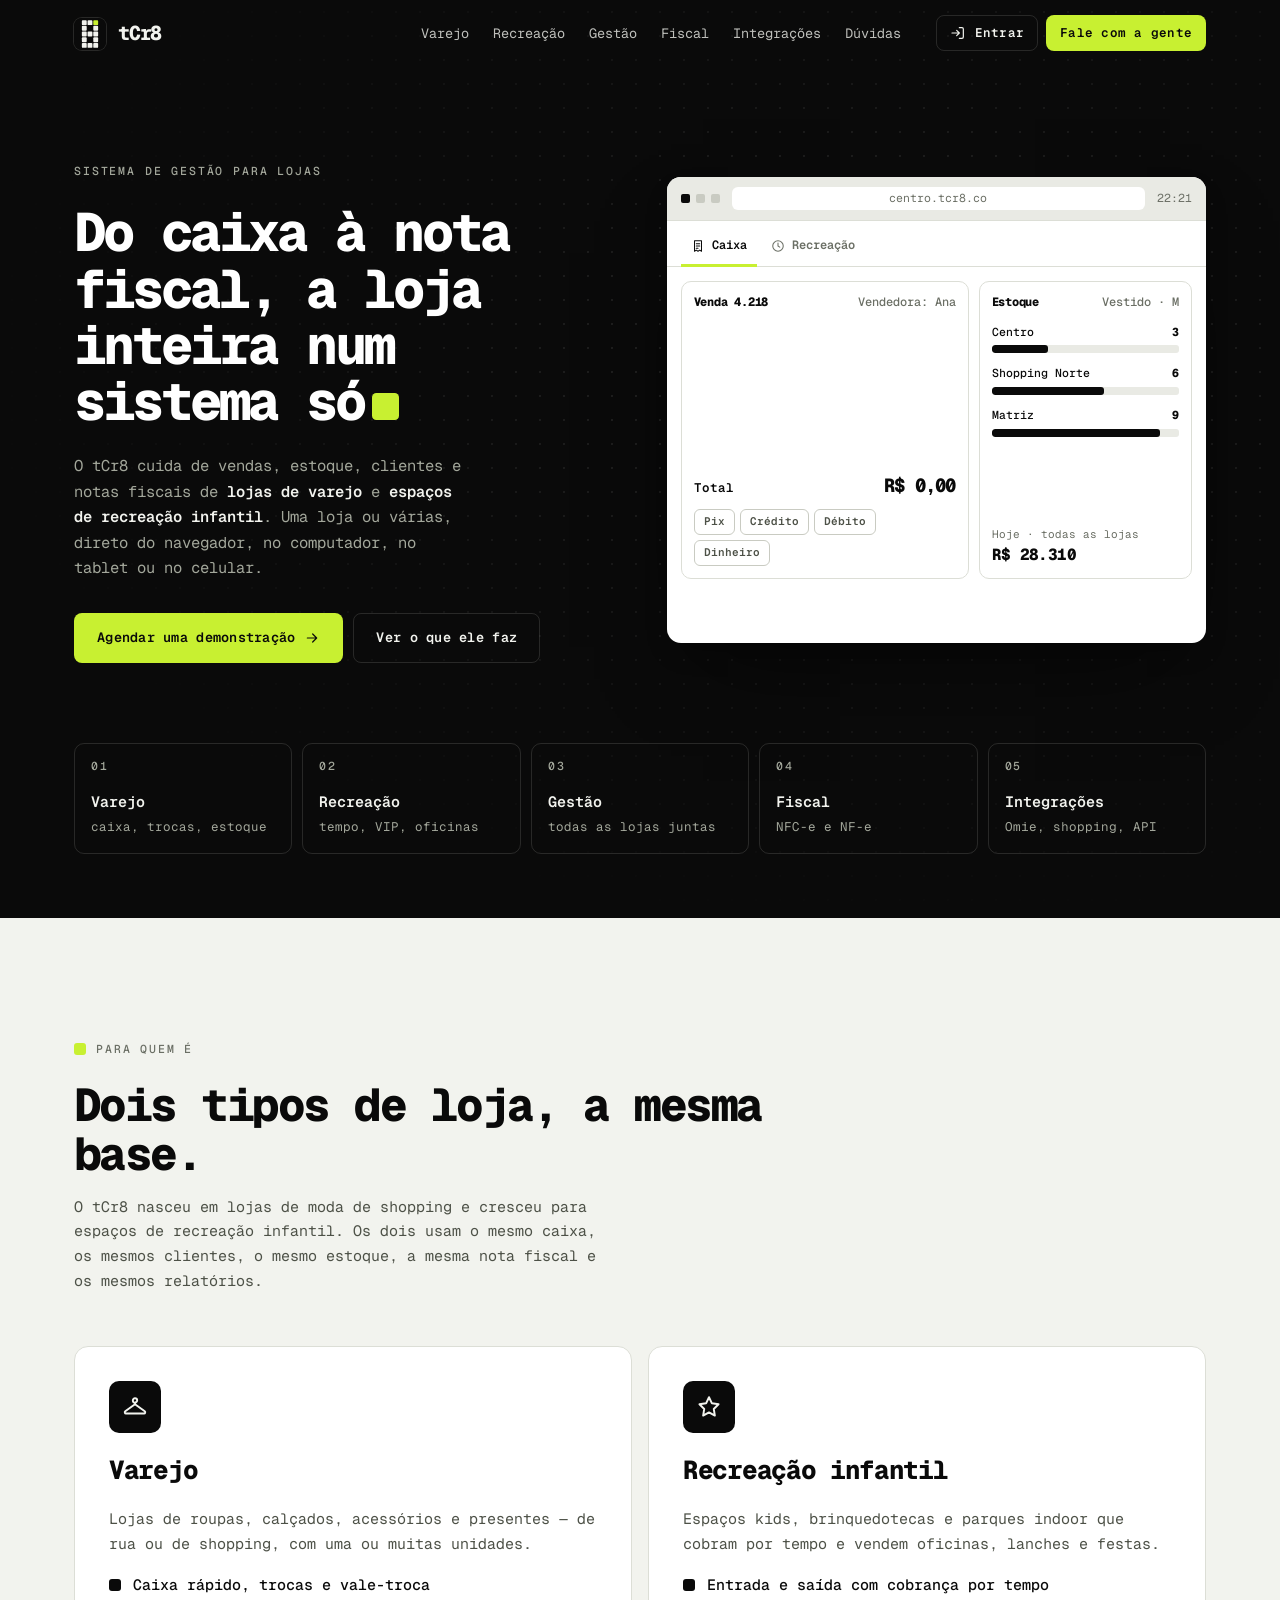
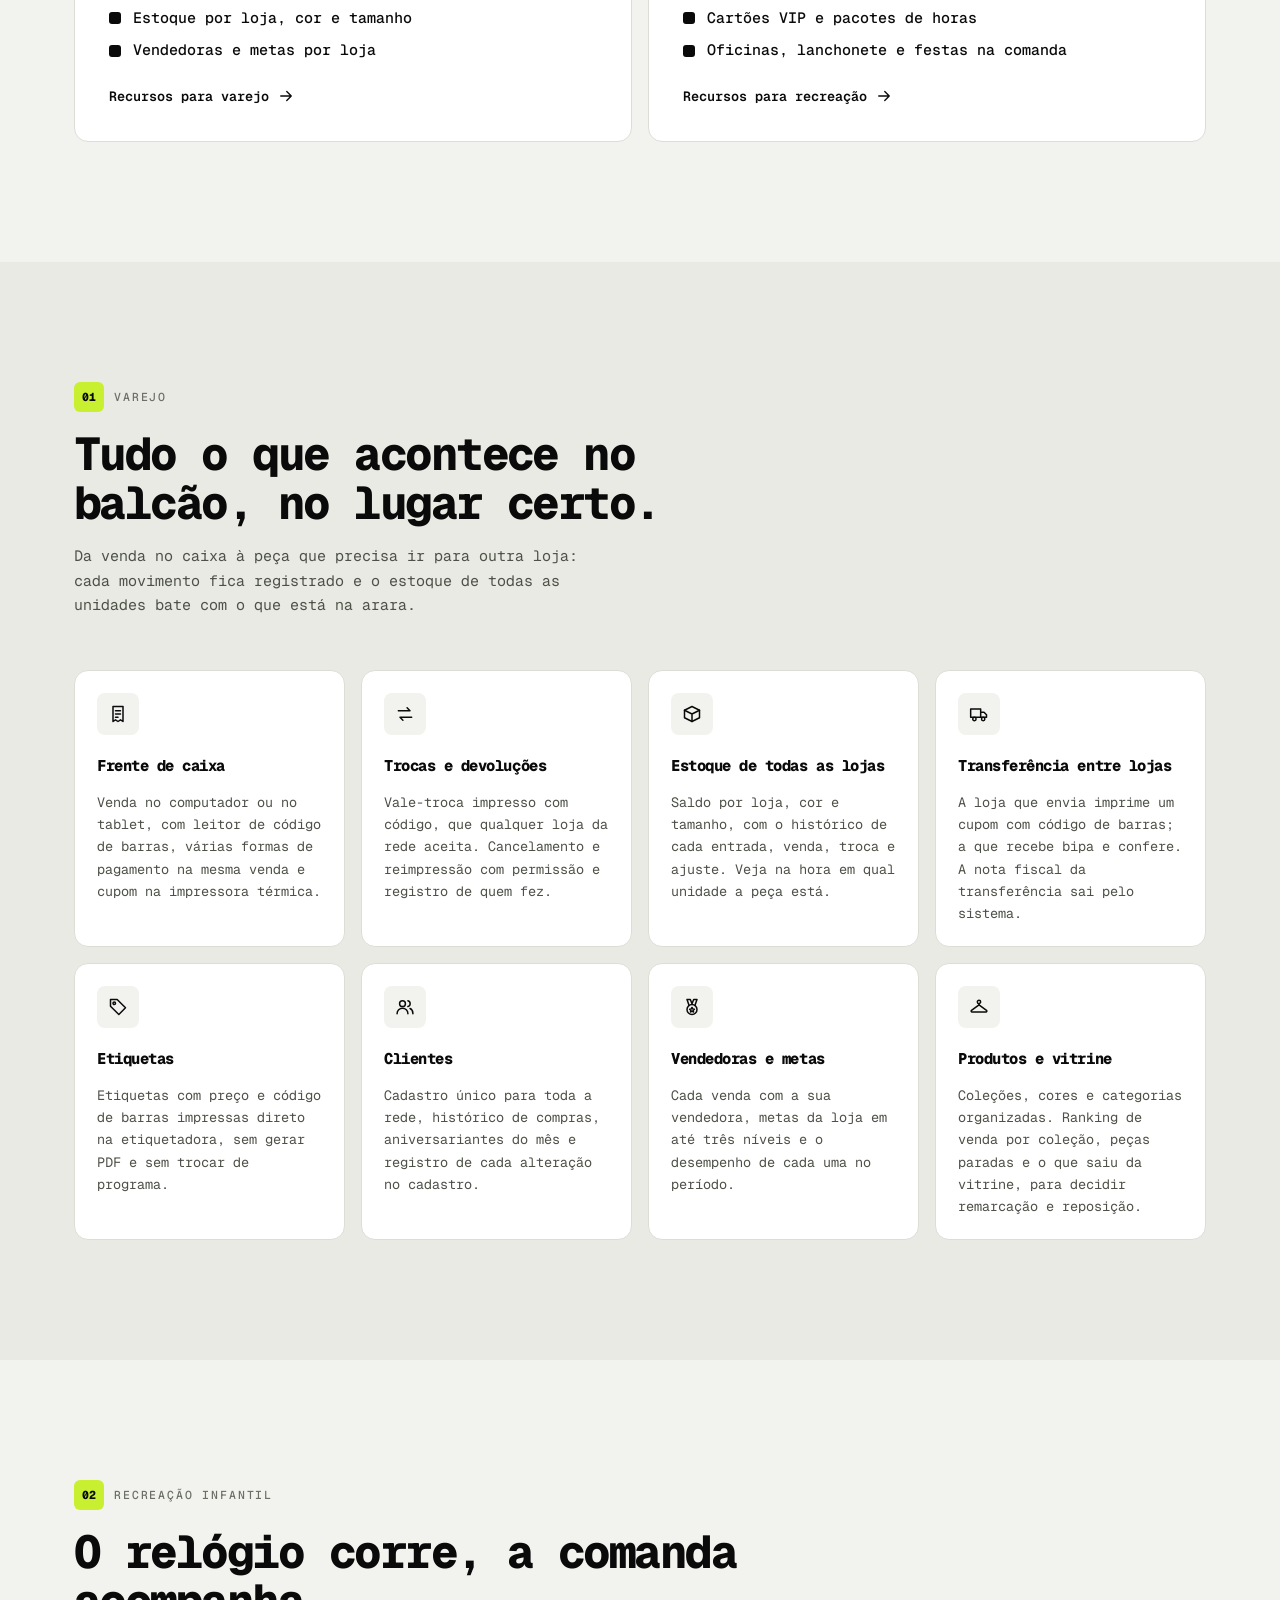
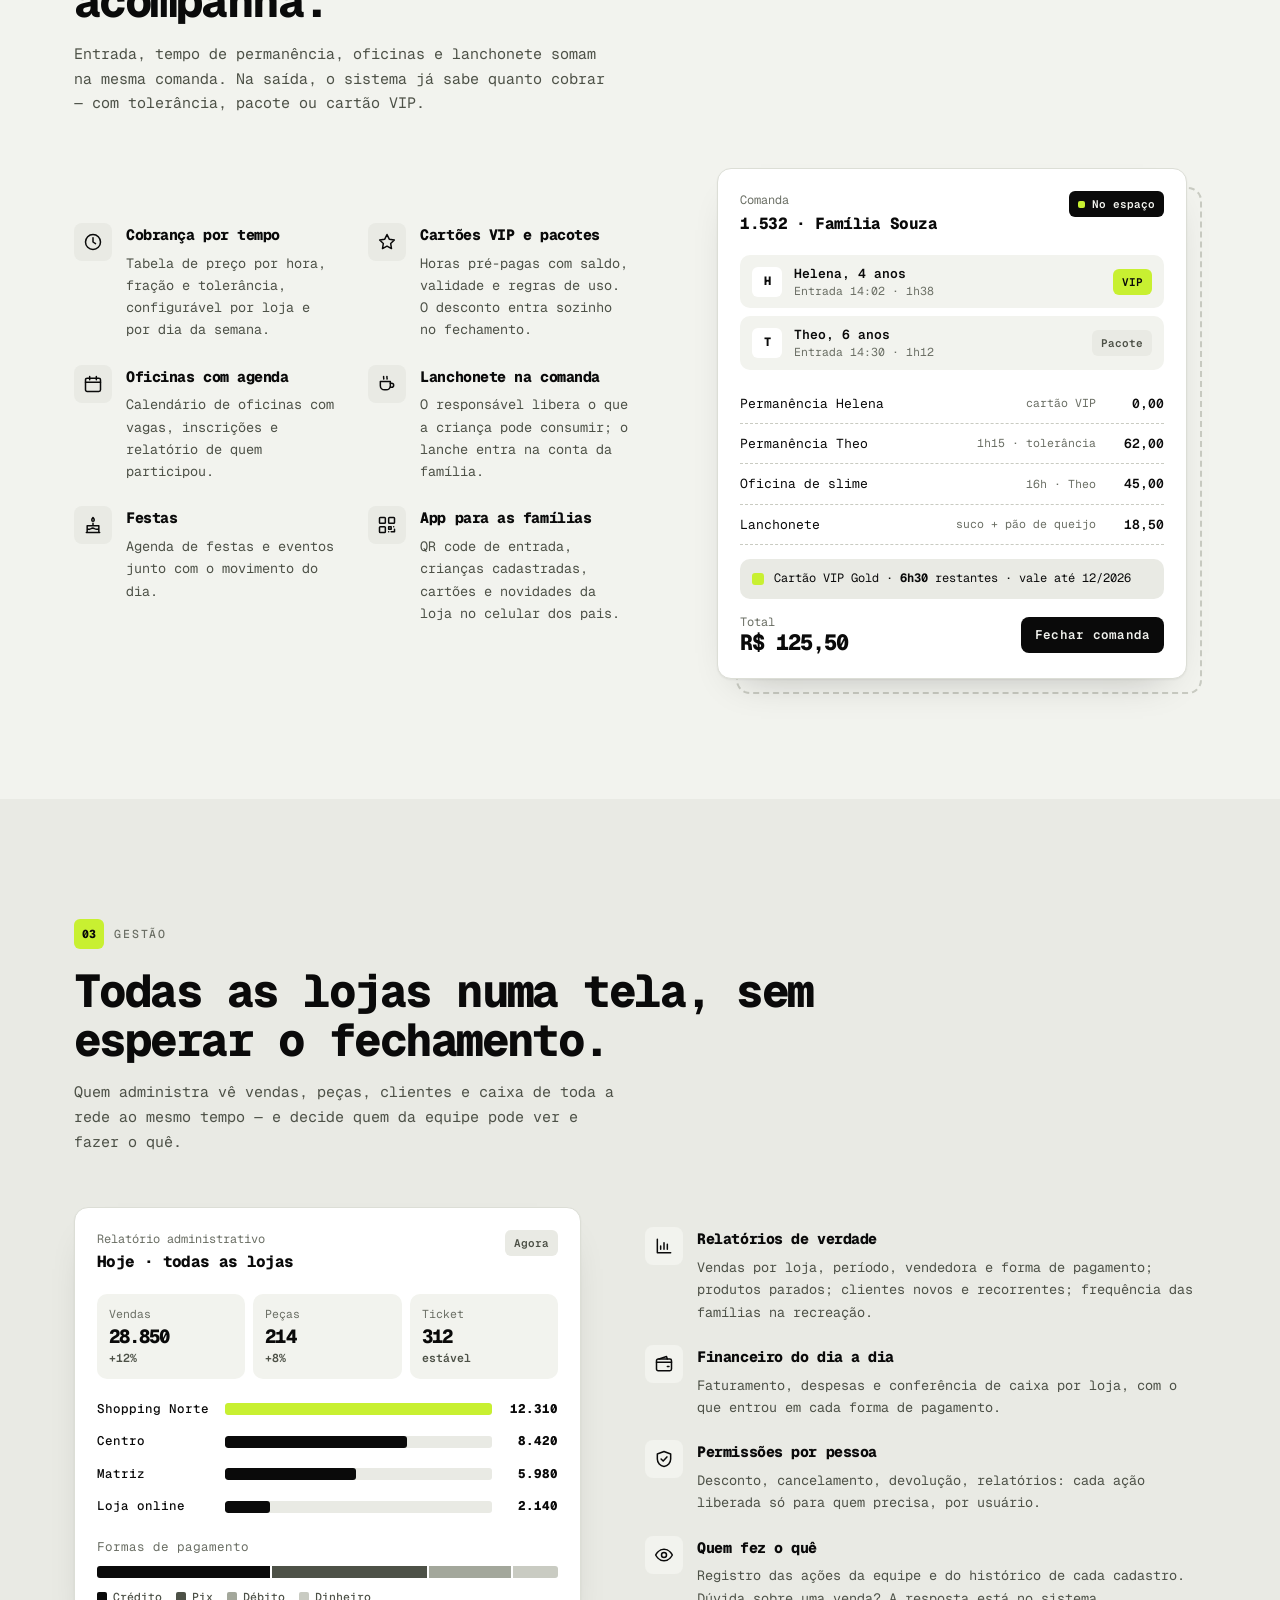
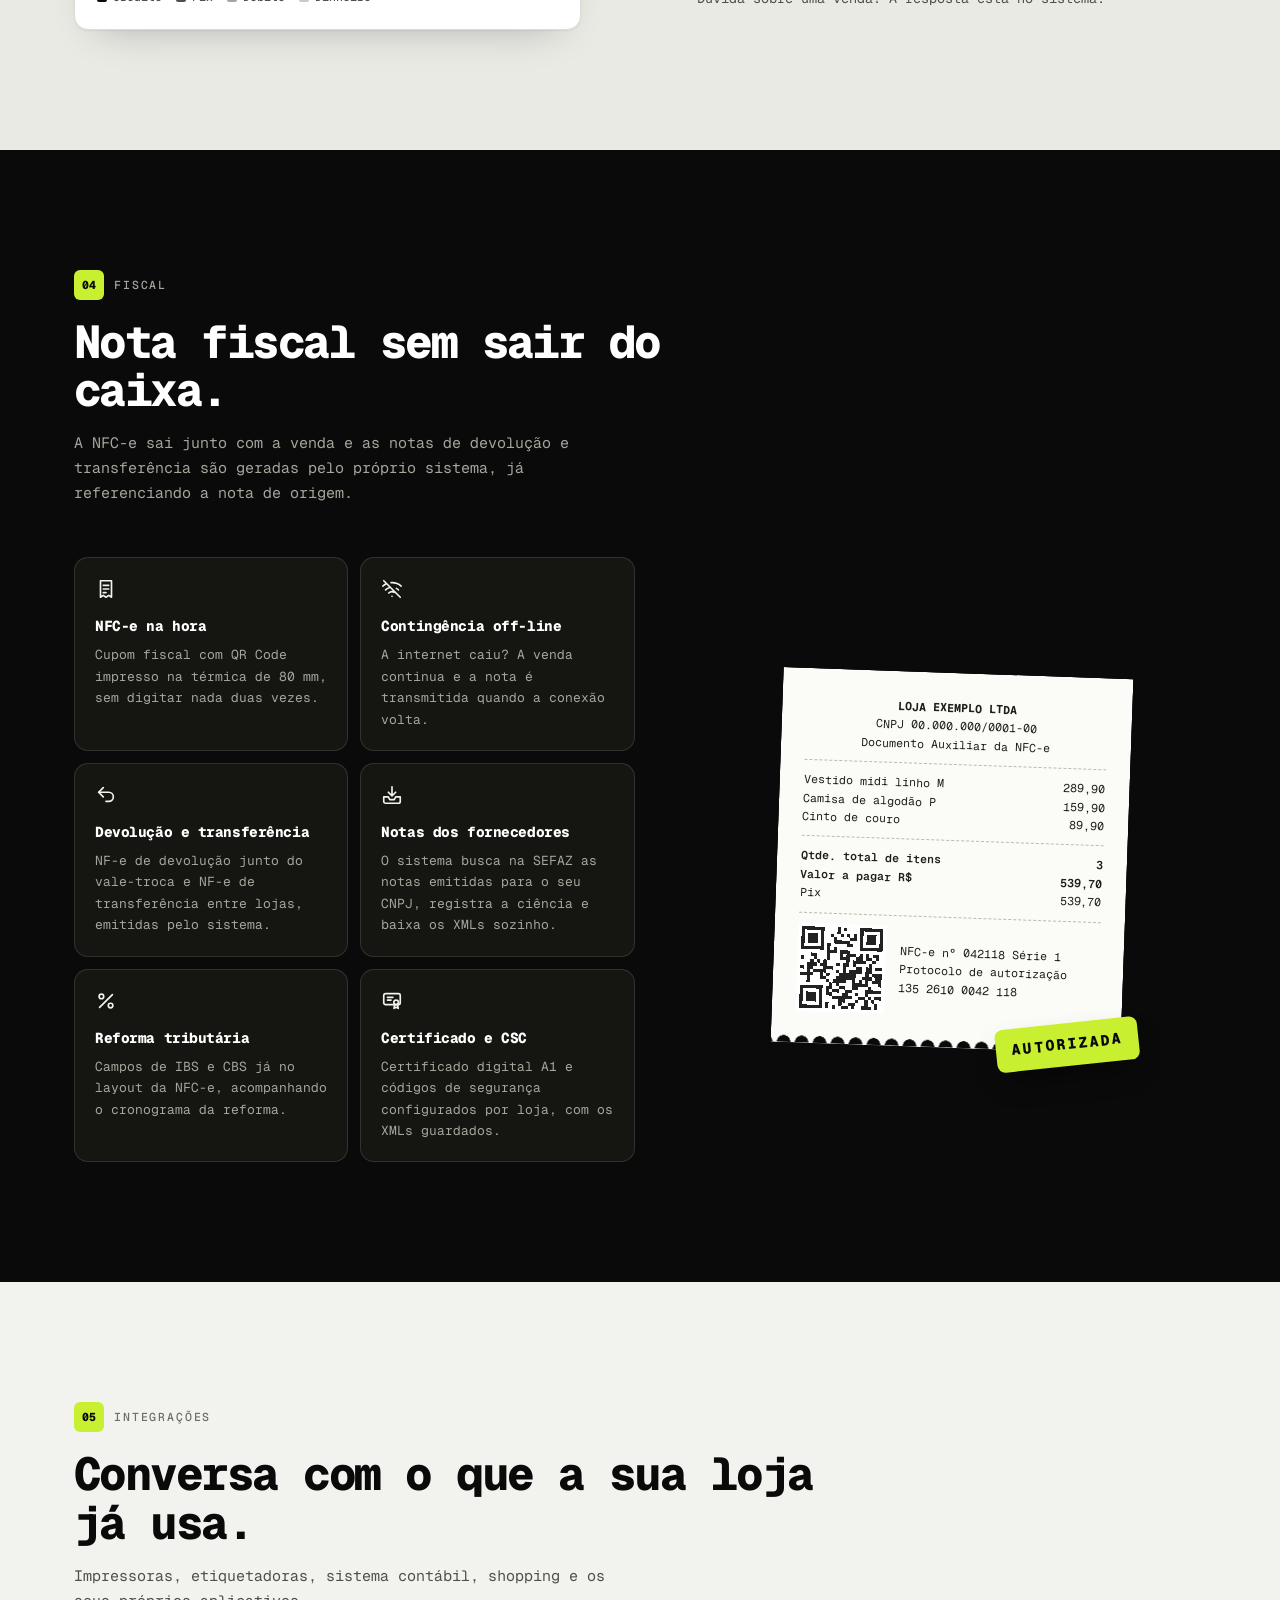
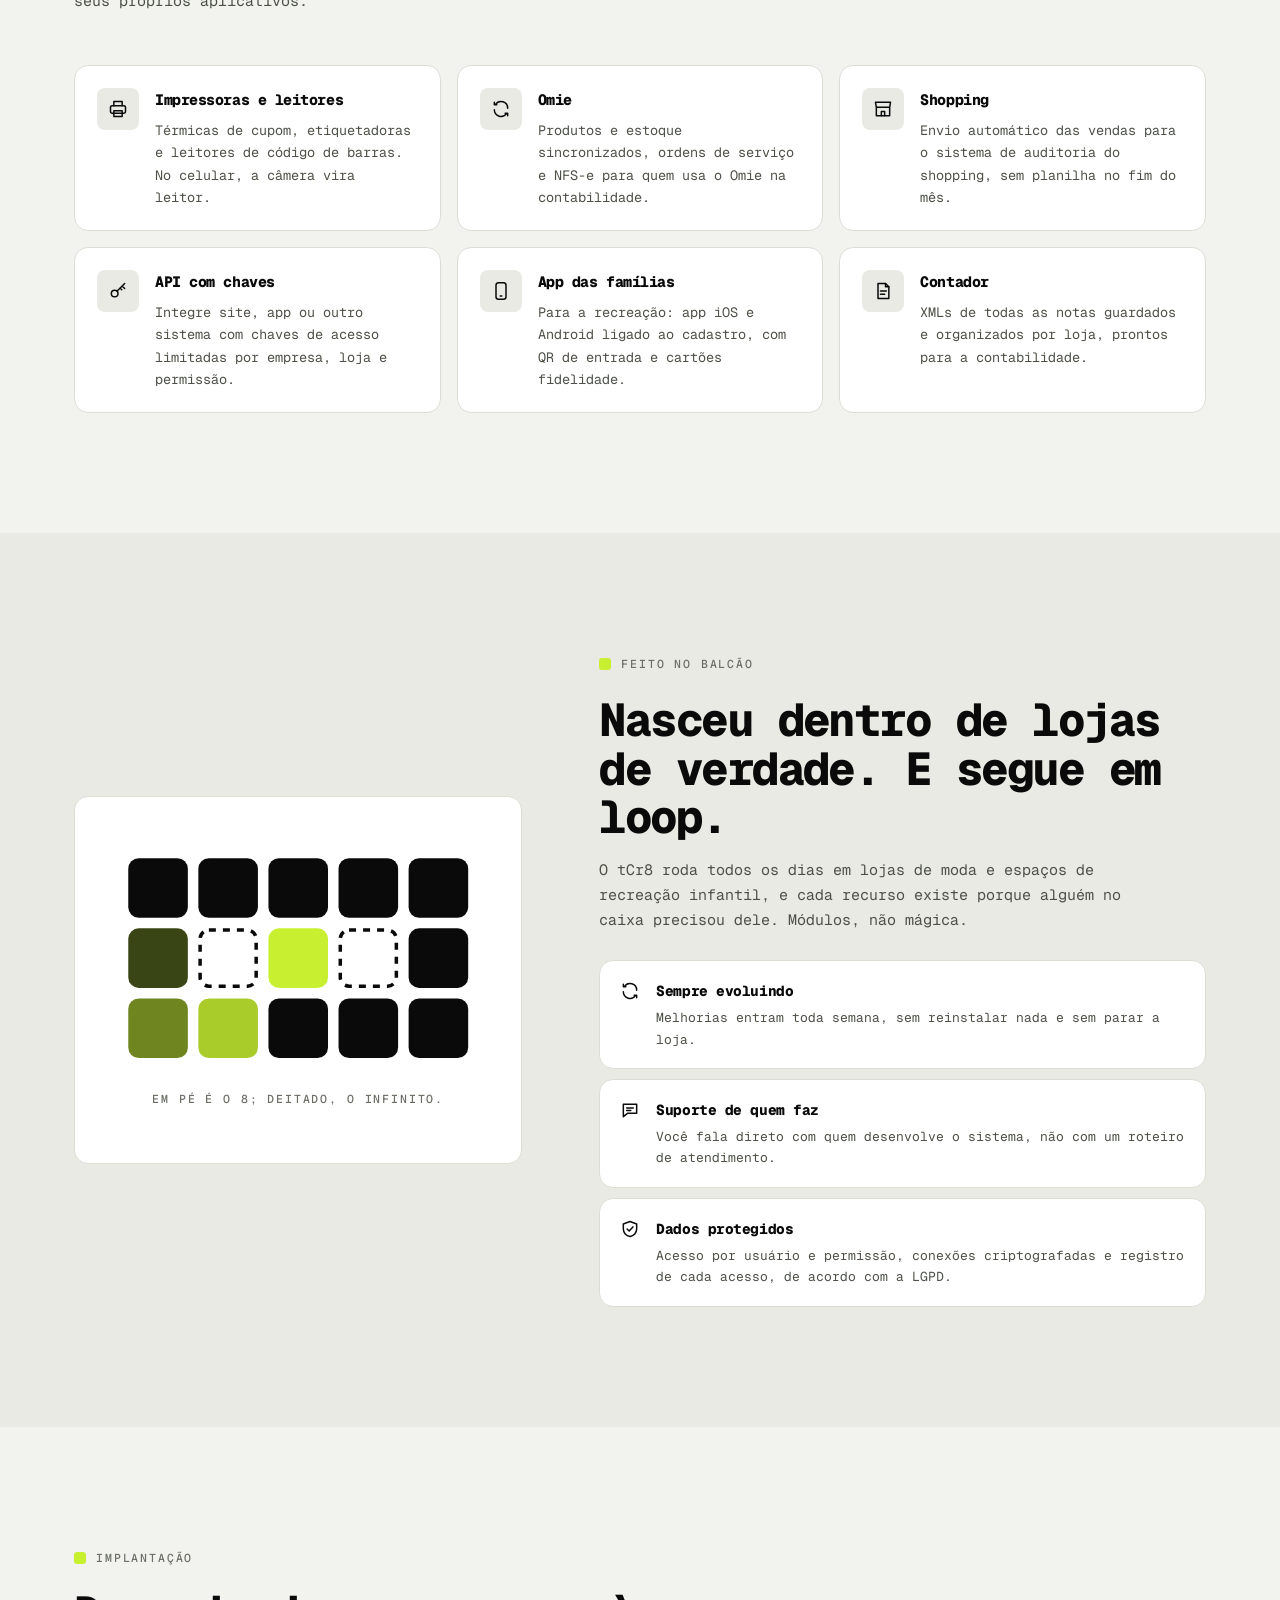
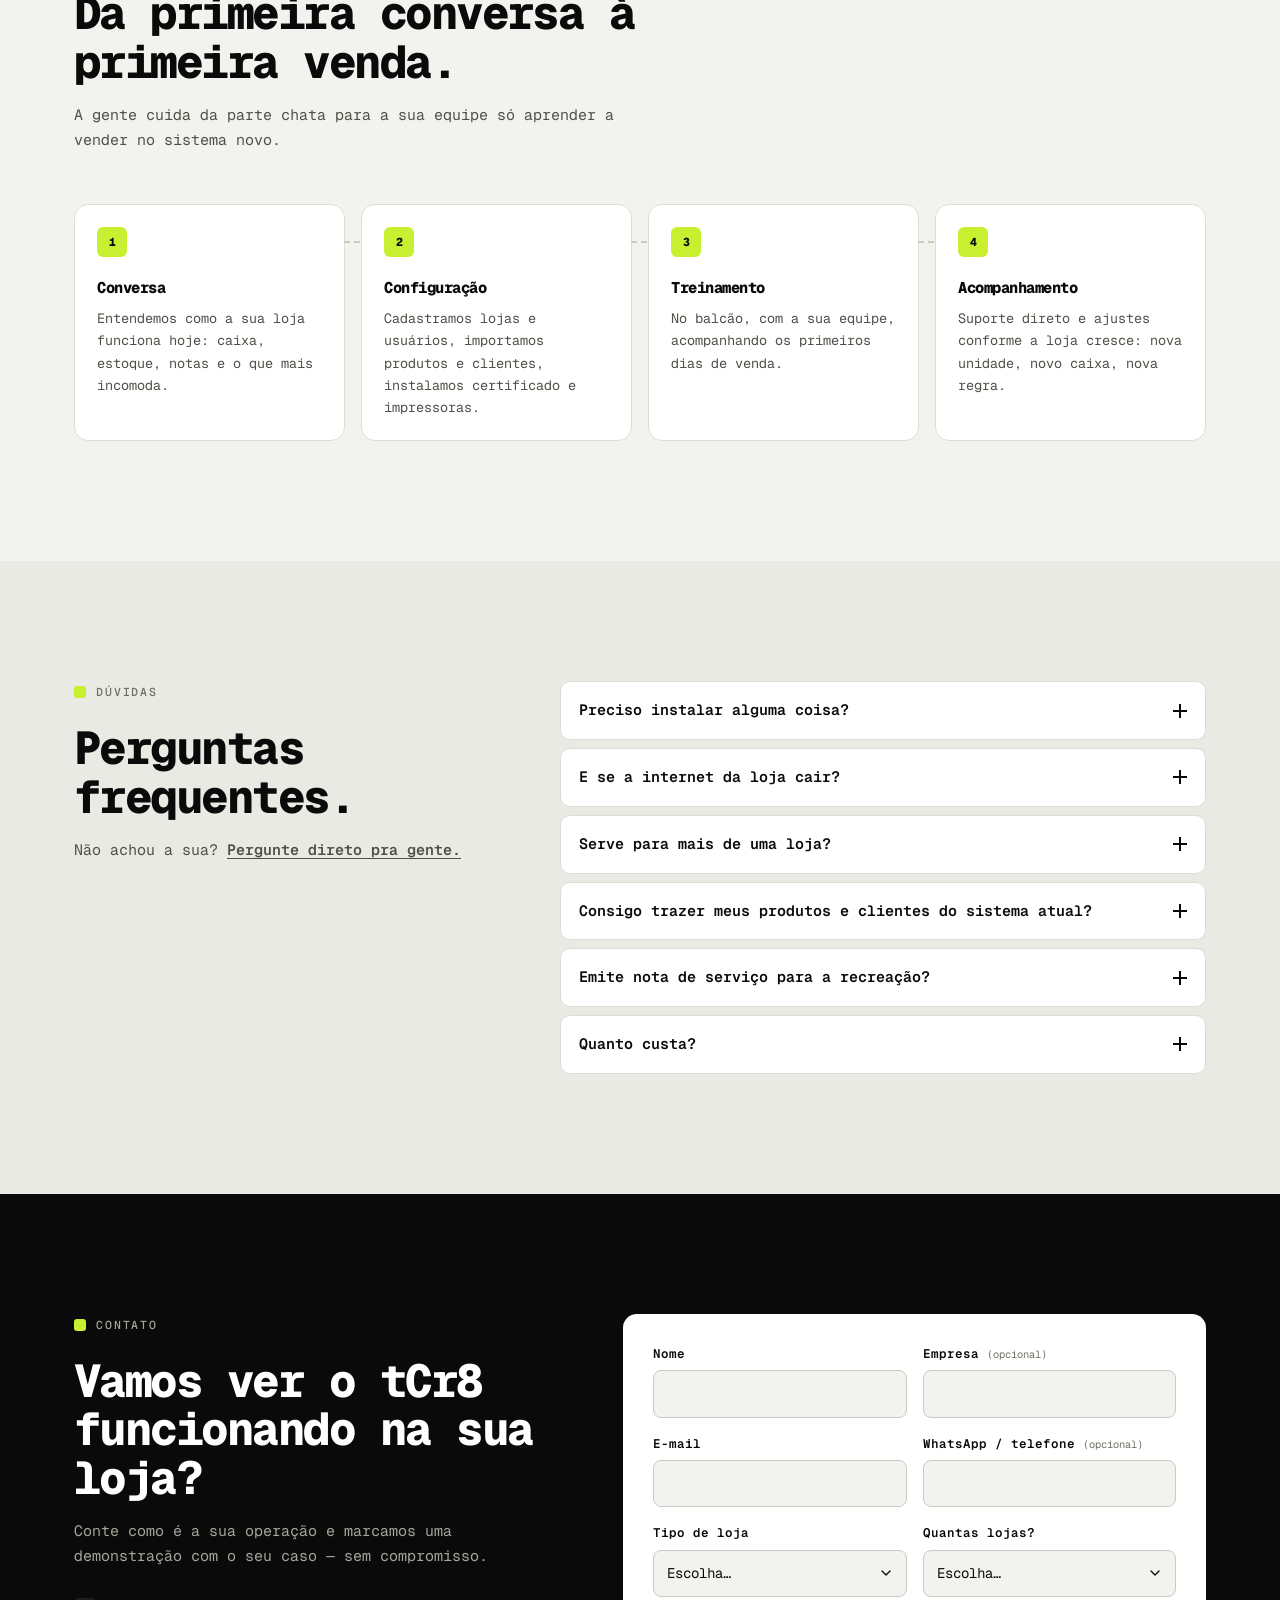
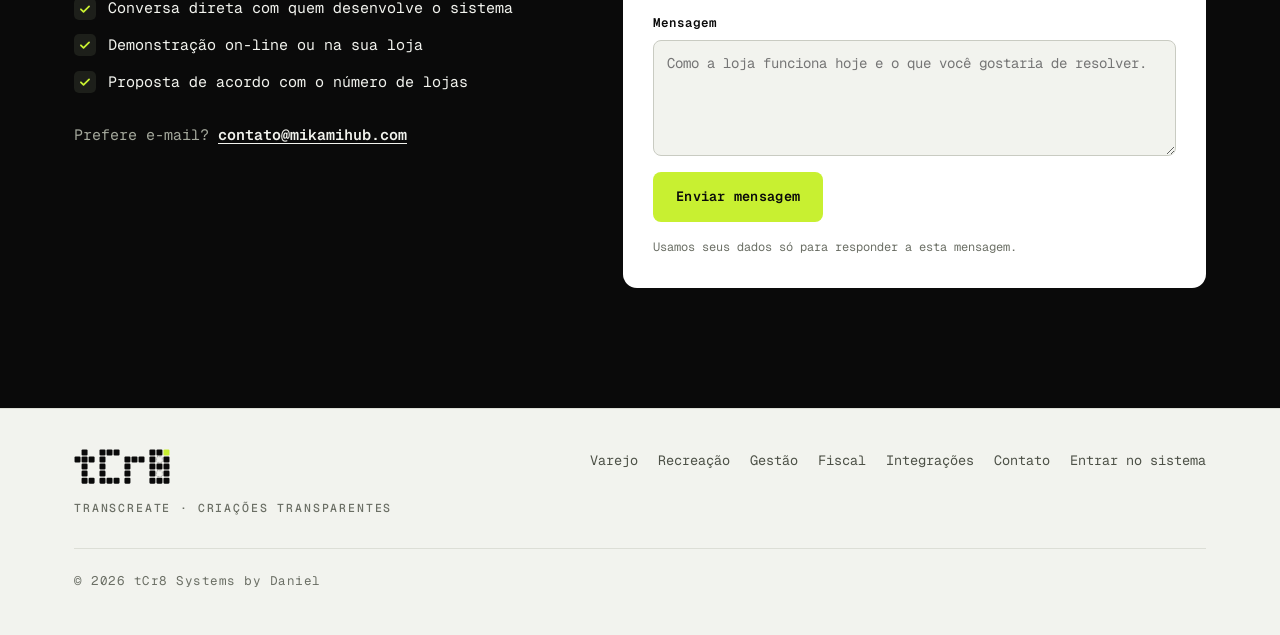
==== commit cf0f7f03: "Aplica a identidade tCr8 Pixel ∞ ao site Troca a lagartixa pela marca nova de brands/tcr8: blocos 3×" ====
--- a/index.html
+++ b/index.html
@@ -3,14 +3,14 @@
 <head>
   <meta charset="utf-8">
   <meta name="viewport" content="width=device-width, initial-scale=1">
-  <title>transCr8 — Sistema de gestão para varejo e recreação infantil</title>
+  <title>tCr8 — Sistema de gestão para varejo e recreação infantil</title>
   <meta name="description" content="Caixa, estoque, clientes e notas fiscais de lojas de varejo e espaços de recreação infantil num sistema só. Várias lojas, NFC-e e NF-e emitidas pelo próprio sistema, direto do navegador.">
-  <meta name="theme-color" content="#0c1810">
+  <meta name="theme-color" content="#0a0a0a">
   <link rel="canonical" href="https://tcr8.co/">
 
   <meta property="og:type" content="website">
-  <meta property="og:site_name" content="transCr8">
-  <meta property="og:title" content="transCr8 — Do caixa à nota fiscal, a loja inteira num sistema só">
+  <meta property="og:site_name" content="tCr8">
+  <meta property="og:title" content="tCr8 — Do caixa à nota fiscal, a loja inteira num sistema só">
   <meta property="og:description" content="Sistema de gestão para varejo e recreação infantil: caixa, estoque de várias lojas, clientes, NFC-e e NF-e, relatórios e integrações.">
   <meta property="og:url" content="https://tcr8.co/">
   <meta property="og:image" content="https://tcr8.co/assets/img/og-tcr8.png">
@@ -19,25 +19,25 @@
   <meta property="og:locale" content="pt_BR">
   <meta name="twitter:card" content="summary_large_image">
 
-  <link rel="icon" href="favicon.ico" sizes="any">
-  <link rel="icon" href="assets/img/favicon-32.png" type="image/png" sizes="32x32">
-  <link rel="icon" href="assets/img/favicon-16.png" type="image/png" sizes="16x16">
+  <link rel="icon" href="assets/img/favicon.svg" type="image/svg+xml">
+  <link rel="icon" href="favicon.ico" sizes="48x48">
   <link rel="apple-touch-icon" href="assets/img/apple-touch-icon.png">
   <link rel="preconnect" href="https://fonts.googleapis.com">
   <link rel="preconnect" href="https://fonts.gstatic.com" crossorigin>
-  <link rel="stylesheet" href="https://fonts.googleapis.com/css2?family=Plus+Jakarta+Sans:wght@400;500;600;700;800&family=JetBrains+Mono:wght@500;600&display=swap">
-  <link rel="stylesheet" href="assets/css/style.css?v=1">
+  <link rel="stylesheet" href="https://fonts.googleapis.com/css2?family=Geist+Mono:wght@400;500;600;800&display=swap">
+  <link rel="stylesheet" href="assets/css/style.css?v=2">
 
   <script>document.documentElement.classList.add('js');</script>
-  <script src="assets/js/main.js?v=1" defer></script>
-  <script src="assets/js/demo.js?v=1" defer></script>
+  <script src="assets/js/pixel.js?v=2" defer></script>
+  <script src="assets/js/main.js?v=2" defer></script>
+  <script src="assets/js/demo.js?v=2" defer></script>
 
   <script type="application/ld+json">
   {
     "@context": "https://schema.org",
     "@type": "SoftwareApplication",
-    "name": "transCr8",
-    "alternateName": "tcr8",
+    "name": "tCr8",
+    "alternateName": ["tcr8", "transcreate"],
     "url": "https://tcr8.co/",
     "applicationCategory": "BusinessApplication",
     "operatingSystem": "Web",
@@ -45,8 +45,8 @@
     "description": "Sistema de gestão para lojas de varejo e espaços de recreação infantil: frente de caixa, estoque de várias lojas, clientes, NFC-e e NF-e, relatórios e integrações.",
     "publisher": {
       "@type": "Organization",
-      "name": "Mikami Hub",
-      "url": "https://mikamihub.com/",
+      "name": "tCr8 Systems",
+      "url": "https://tcr8.co/",
       "email": "contato@mikamihub.com"
     }
   }
@@ -81,12 +81,10 @@
     <symbol id="i-inbox" viewBox="0 0 24 24"><path d="M12 3v10M8 9l4 4 4-4"/><path d="M3 14h5l1.5 3h5L16 14h5v5a2 2 0 0 1-2 2H5a2 2 0 0 1-2-2z"/></symbol>
     <symbol id="i-percent" viewBox="0 0 24 24"><path d="M19 5 5 19"/><circle cx="7" cy="7" r="2.5"/><circle cx="17" cy="17" r="2.5"/></symbol>
     <symbol id="i-cert" viewBox="0 0 24 24"><rect x="3" y="4" width="18" height="12" rx="2"/><path d="M7 8h6M7 11h4"/><circle cx="16.5" cy="13.5" r="2.5"/><path d="m15 15.5-.8 4.5 2.3-1.2 2.3 1.2-.8-4.5"/></symbol>
-    <symbol id="i-plug" viewBox="0 0 24 24"><path d="M9 3v5M15 3v5M6 8h12v3a6 6 0 0 1-12 0zM12 17v4"/></symbol>
     <symbol id="i-store" viewBox="0 0 24 24"><path d="M4 10v10h16V10M3 4h18l-1 6H4z"/><path d="M10 20v-5h4v5"/></symbol>
     <symbol id="i-key" viewBox="0 0 24 24"><circle cx="8" cy="15" r="4"/><path d="m11 12 9-9M17 6l3 3M14.5 8.5l2 2"/></symbol>
     <symbol id="i-phone" viewBox="0 0 24 24"><rect x="6" y="2" width="12" height="20" rx="3"/><path d="M11 18h2"/></symbol>
     <symbol id="i-printer" viewBox="0 0 24 24"><path d="M7 8V3h10v5"/><rect x="3" y="8" width="18" height="9" rx="2"/><path d="M7 14h10v7H7z"/></symbol>
-    <symbol id="i-barcode" viewBox="0 0 24 24"><path d="M4 5v14M7 5v14M10 5v14M14 5v14M16 5v14M20 5v14"/></symbol>
     <symbol id="i-check" viewBox="0 0 24 24"><path d="m5 12.5 4.5 4.5L19 7.5"/></symbol>
     <symbol id="i-arrow" viewBox="0 0 24 24"><path d="M5 12h14M13 6l6 6-6 6"/></symbol>
     <symbol id="i-chat" viewBox="0 0 24 24"><path d="M4 5h16v11H9l-5 4z"/><path d="M8 9.5h8M8 12.5h5"/></symbol>
@@ -100,9 +98,9 @@
 
   <header class="site-header">
     <div class="container nav">
-      <a class="brand" href="#topo" aria-label="transCr8 — início">
-        <img class="brand-mark" src="assets/img/gecko.svg" alt="" width="40" height="40">
-        <span class="brand-name">trans<b>Cr8</b></span>
+      <a class="brand" href="#topo" aria-label="tCr8 — início">
+        <img src="assets/img/favicon.svg" alt="" width="32" height="32">
+        <span class="brand-name">tCr8</span>
       </a>
 
       <nav class="nav-menu" id="menu" aria-label="Seções do site">
@@ -115,10 +113,10 @@
           <li><a href="#duvidas">Dúvidas</a></li>
         </ul>
         <div class="nav-actions">
-          <button type="button" class="btn btn-ghost btn-sm" data-open-login>
+          <button type="button" class="btn btn-leve btn-sm" data-open-login>
             <svg class="ic" aria-hidden="true"><use href="#i-login"/></svg>Entrar
           </button>
-          <a class="btn btn-primary btn-sm" href="#contato">Fale com a gente</a>
+          <a class="btn btn-limao btn-sm" href="#contato">Fale com a gente</a>
         </div>
       </nav>
 
@@ -132,26 +130,19 @@
   <main id="conteudo">
     <!-- ============================== Topo ============================== -->
     <section class="hero" id="topo">
-      <div class="hero-glow" aria-hidden="true"></div>
       <div class="container hero-grid">
         <div class="hero-copy">
-          <p class="eyebrow eyebrow-dark">Sistema de gestão para lojas</p>
-          <h1>Do caixa à nota fiscal, a loja inteira <span class="mark">num sistema só</span>.</h1>
-          <p class="hero-lead">O transCr8 cuida de vendas, estoque, clientes e notas fiscais de <strong>lojas de varejo</strong> e <strong>espaços de recreação infantil</strong>. Uma loja ou várias, direto do navegador, no computador, no tablet ou no celular.</p>
+          <p class="rotulo">Sistema de gestão para lojas</p>
+          <h1>Do caixa à nota fiscal, a loja inteira num sistema só<span class="cursor" aria-hidden="true"></span></h1>
+          <p class="hero-lead">O tCr8 cuida de vendas, estoque, clientes e notas fiscais de <strong>lojas de varejo</strong> e <strong>espaços de recreação infantil</strong>. Uma loja ou várias, direto do navegador, no computador, no tablet ou no celular.</p>
           <div class="hero-cta">
-            <a class="btn btn-primary btn-lg" href="#contato">Agendar uma demonstração <svg class="ic" aria-hidden="true"><use href="#i-arrow"/></svg></a>
-            <a class="btn btn-outline-light btn-lg" href="#varejo">Ver o que ele faz</a>
-          </div>
-          <ul class="hero-proof">
-            <li><svg class="ic" aria-hidden="true"><use href="#i-doc"/></svg>NFC-e e NF-e emitidas pelo sistema</li>
-            <li><svg class="ic" aria-hidden="true"><use href="#i-store"/></svg>Várias lojas, um só cadastro</li>
-            <li><svg class="ic" aria-hidden="true"><use href="#i-phone"/></svg>Funciona no PC, tablet e celular</li>
-          </ul>
+            <a class="btn btn-limao btn-lg" href="#contato">Agendar uma demonstração <svg class="ic" aria-hidden="true"><use href="#i-arrow"/></svg></a>
+            <a class="btn btn-leve btn-lg" href="#varejo">Ver o que ele faz</a>
+          </div>
         </div>
 
         <div class="hero-visual">
           <p class="sr-only">Demonstração animada: uma venda sendo registrada no caixa, a NFC-e autorizada e o estoque atualizado nas lojas; depois, a tela da recreação com as crianças no espaço e o tempo de cada uma.</p>
-          <img class="hero-gecko" src="assets/img/gecko.svg" alt="" width="150" height="150" aria-hidden="true">
           <div class="mock" aria-hidden="true">
             <div class="mock-bar">
               <span class="mock-dots"><i></i><i></i><i></i></span>
@@ -167,11 +158,11 @@
             <div class="mock-scene is-on" data-scene="caixa">
               <div class="mock-cols">
                 <div class="mock-panel">
-                  <div class="mock-h"><span>Venda nº 4.218</span><span class="muted">Vendedora: Ana</span></div>
+                  <div class="mock-h"><span>Venda 4.218</span><span class="muted">Vendedora: Ana</span></div>
                   <ul class="mock-items" data-items>
-                    <li><span class="it-name">Vestido midi linho<small>M · Areia</small></span><span class="it-price">R$ 289,90</span></li>
-                    <li><span class="it-name">Camisa de algodão<small>P · Branco</small></span><span class="it-price">R$ 159,90</span></li>
-                    <li><span class="it-name">Cinto de couro<small>Único · Caramelo</small></span><span class="it-price">R$ 89,90</span></li>
+                    <li><span class="it-name">Vestido midi linho<small>M · Areia</small></span><span class="it-price">289,90</span></li>
+                    <li><span class="it-name">Camisa de algodão<small>P · Branco</small></span><span class="it-price">159,90</span></li>
+                    <li><span class="it-name">Cinto de couro<small>Único · Caramelo</small></span><span class="it-price">89,90</span></li>
                   </ul>
                   <div class="mock-total"><span>Total</span><strong data-total>R$ 539,70</strong></div>
                   <div class="mock-pay" data-pay>
@@ -179,7 +170,7 @@
                   </div>
                 </div>
                 <div class="mock-panel mock-side">
-                  <div class="mock-h"><span>Estoque</span><span class="muted">Vestido midi · M</span></div>
+                  <div class="mock-h"><span>Estoque</span><span class="muted">Vestido · M</span></div>
                   <ul class="stock" data-stock>
                     <li data-store="centro"><span>Centro</span><span class="bar"><i style="--v:.3"></i></span><b>3</b></li>
                     <li><span>Shopping Norte</span><span class="bar"><i style="--v:.6"></i></span><b>6</b></li>
@@ -192,7 +183,9 @@
                 </div>
               </div>
               <div class="mock-toast is-on" data-toast>
-                <span class="toast-dot"></span><span data-toast-text>NFC-e autorizada · Protocolo 135 2610 0042 118</span>
+                <span class="toast-dot"></span>
+                <span class="px toast-loop" data-px="8" data-tom="led" data-loop="1"></span>
+                <span data-toast-text>NFC-e autorizada · protocolo 135 2610 0042 118</span>
               </div>
             </div>
 
@@ -201,10 +194,10 @@
               <div class="mock-panel">
                 <div class="mock-h"><span>No espaço agora</span><span class="muted" data-kids-count>4 crianças</span></div>
                 <ul class="kids" data-kids>
-                  <li><span class="av" style="--c:#FCD402">H</span><span class="k-name">Helena<small>4 anos · Cartão VIP</small></span><span class="k-time" data-min="98">1h38</span></li>
-                  <li><span class="av" style="--c:#A4E45A">T</span><span class="k-name">Theo<small>6 anos · Oficina de slime 16h</small></span><span class="k-time" data-min="72">1h12</span></li>
-                  <li><span class="av" style="--c:#8FD3FF">M</span><span class="k-name">Maria<small>3 anos · Lanchonete liberada</small></span><span class="k-time" data-min="37">0h37</span></li>
-                  <li><span class="av" style="--c:#FFB4A2">L</span><span class="k-name">Lucas<small>5 anos · Entrou pelo app</small></span><span class="k-time" data-min="2">0h02</span></li>
+                  <li><span class="av">H</span><span class="k-name">Helena<small>4 anos · Cartão VIP</small></span><span class="k-time" data-min="98">1h38</span></li>
+                  <li><span class="av">T</span><span class="k-name">Theo<small>6 anos · Oficina de slime 16h</small></span><span class="k-time" data-min="72">1h12</span></li>
+                  <li><span class="av">M</span><span class="k-name">Maria<small>3 anos · Lanchonete liberada</small></span><span class="k-time" data-min="37">0h37</span></li>
+                  <li><span class="av av-new">L</span><span class="k-name">Lucas<small>5 anos · Entrou pelo app</small></span><span class="k-time" data-min="2">0h02</span></li>
                 </ul>
               </div>
               <div class="mock-toast is-on" data-kids-toast>
@@ -214,18 +207,28 @@
           </div>
         </div>
       </div>
+
+      <div class="container">
+        <ol class="indice">
+          <li><a href="#varejo"><span class="rotulo">01</span><strong>Varejo</strong><em>caixa, trocas, estoque</em></a></li>
+          <li><a href="#recreacao"><span class="rotulo">02</span><strong>Recreação</strong><em>tempo, VIP, oficinas</em></a></li>
+          <li><a href="#gestao"><span class="rotulo">03</span><strong>Gestão</strong><em>todas as lojas juntas</em></a></li>
+          <li><a href="#fiscal"><span class="rotulo">04</span><strong>Fiscal</strong><em>NFC-e e NF-e</em></a></li>
+          <li><a href="#integracoes"><span class="rotulo">05</span><strong>Integrações</strong><em>Omie, shopping, API</em></a></li>
+        </ol>
+      </div>
     </section>
 
     <!-- ============================== Para quem ============================== -->
-    <section class="section segments" aria-labelledby="seg-title">
-      <div class="container">
-        <div class="section-head reveal">
-          <p class="eyebrow">Para quem é</p>
-          <h2 id="seg-title">Dois tipos de loja, o mesmo cuidado com o balcão</h2>
-          <p class="lead">O transCr8 nasceu para lojas de moda em shopping e cresceu para espaços de recreação infantil. Os dois usam a mesma base: caixa, clientes, estoque, nota fiscal e relatórios.</p>
+    <section class="secao" aria-labelledby="seg-title">
+      <div class="container">
+        <div class="secao-cab reveal">
+          <p class="rotulo"><span class="bloco"></span>Para quem é</p>
+          <h2 id="seg-title">Dois tipos de loja, a mesma base.</h2>
+          <p class="secao-desc">O tCr8 nasceu em lojas de moda de shopping e cresceu para espaços de recreação infantil. Os dois usam o mesmo caixa, os mesmos clientes, o mesmo estoque, a mesma nota fiscal e os mesmos relatórios.</p>
         </div>
         <div class="seg-grid">
-          <a class="seg-card seg-retail reveal" href="#varejo">
+          <a class="seg-card reveal" href="#varejo">
             <span class="seg-icon"><svg class="ic" aria-hidden="true"><use href="#i-hanger"/></svg></span>
             <h3>Varejo</h3>
             <p>Lojas de roupas, calçados, acessórios e presentes — de rua ou de shopping, com uma ou muitas unidades.</p>
@@ -234,30 +237,30 @@
               <li>Estoque por loja, cor e tamanho</li>
               <li>Vendedoras e metas por loja</li>
             </ul>
-            <span class="seg-link">Ver recursos para varejo <svg class="ic" aria-hidden="true"><use href="#i-arrow"/></svg></span>
+            <span class="seg-link">Recursos para varejo <svg class="ic" aria-hidden="true"><use href="#i-arrow"/></svg></span>
           </a>
-          <a class="seg-card seg-kids reveal" href="#recreacao">
+          <a class="seg-card reveal" href="#recreacao">
             <span class="seg-icon"><svg class="ic" aria-hidden="true"><use href="#i-star"/></svg></span>
             <h3>Recreação infantil</h3>
             <p>Espaços kids, brinquedotecas e parques indoor que cobram por tempo e vendem oficinas, lanches e festas.</p>
             <ul class="tick">
               <li>Entrada e saída com cobrança por tempo</li>
               <li>Cartões VIP e pacotes de horas</li>
-              <li>Oficinas, lanchonete e festas na mesma comanda</li>
+              <li>Oficinas, lanchonete e festas na comanda</li>
             </ul>
-            <span class="seg-link">Ver recursos para recreação <svg class="ic" aria-hidden="true"><use href="#i-arrow"/></svg></span>
+            <span class="seg-link">Recursos para recreação <svg class="ic" aria-hidden="true"><use href="#i-arrow"/></svg></span>
           </a>
         </div>
       </div>
     </section>
 
-    <!-- ============================== Varejo ============================== -->
-    <section class="section section-alt" id="varejo" aria-labelledby="varejo-title">
-      <div class="container">
-        <div class="section-head reveal">
-          <p class="eyebrow">Para o varejo</p>
-          <h2 id="varejo-title">Tudo o que acontece no balcão, no lugar certo</h2>
-          <p class="lead">Da venda no caixa à peça que precisa ir para outra loja: cada movimento fica registrado e o estoque de todas as unidades bate com o que está na arara.</p>
+    <!-- ============================== 01 Varejo ============================== -->
+    <section class="secao secao-alt" id="varejo" aria-labelledby="varejo-title">
+      <div class="container">
+        <div class="secao-cab reveal">
+          <p class="rotulo"><span class="num">01</span>Varejo</p>
+          <h2 id="varejo-title">Tudo o que acontece no balcão, no lugar certo.</h2>
+          <p class="secao-desc">Da venda no caixa à peça que precisa ir para outra loja: cada movimento fica registrado e o estoque de todas as unidades bate com o que está na arara.</p>
         </div>
         <div class="feature-grid">
           <article class="feature reveal">
@@ -304,16 +307,16 @@
       </div>
     </section>
 
-    <!-- ============================== Recreação ============================== -->
-    <section class="section" id="recreacao" aria-labelledby="kids-title">
-      <div class="container split">
-        <div class="split-copy">
-          <div class="section-head section-head-left reveal">
-            <p class="eyebrow">Para recreação infantil</p>
-            <h2 id="kids-title">O relógio corre, a comanda acompanha</h2>
-            <p class="lead">Entrada, tempo de permanência, oficinas e lanchonete somam na mesma comanda. Na saída, o sistema já sabe quanto cobrar — com tolerância, pacote ou cartão VIP.</p>
-          </div>
-          <ul class="kid-features">
+    <!-- ============================== 02 Recreação ============================== -->
+    <section class="secao" id="recreacao" aria-labelledby="kids-title">
+      <div class="container">
+        <div class="secao-cab reveal">
+          <p class="rotulo"><span class="num">02</span>Recreação infantil</p>
+          <h2 id="kids-title">O relógio corre, a comanda acompanha.</h2>
+          <p class="secao-desc">Entrada, tempo de permanência, oficinas e lanchonete somam na mesma comanda. Na saída, o sistema já sabe quanto cobrar — com tolerância, pacote ou cartão VIP.</p>
+        </div>
+        <div class="split">
+          <ul class="lista-recursos lista-2col">
             <li class="reveal"><span class="f-icon f-icon-sm"><svg class="ic" aria-hidden="true"><use href="#i-clock"/></svg></span><div><h3>Cobrança por tempo</h3><p>Tabela de preço por hora, fração e tolerância, configurável por loja e por dia da semana.</p></div></li>
             <li class="reveal"><span class="f-icon f-icon-sm"><svg class="ic" aria-hidden="true"><use href="#i-star"/></svg></span><div><h3>Cartões VIP e pacotes</h3><p>Horas pré-pagas com saldo, validade e regras de uso. O desconto entra sozinho no fechamento.</p></div></li>
             <li class="reveal"><span class="f-icon f-icon-sm"><svg class="ic" aria-hidden="true"><use href="#i-calendar"/></svg></span><div><h3>Oficinas com agenda</h3><p>Calendário de oficinas com vagas, inscrições e relatório de quem participou.</p></div></li>
@@ -321,83 +324,72 @@
             <li class="reveal"><span class="f-icon f-icon-sm"><svg class="ic" aria-hidden="true"><use href="#i-cake"/></svg></span><div><h3>Festas</h3><p>Agenda de festas e eventos junto com o movimento do dia.</p></div></li>
             <li class="reveal"><span class="f-icon f-icon-sm"><svg class="ic" aria-hidden="true"><use href="#i-qr"/></svg></span><div><h3>App para as famílias</h3><p>QR code de entrada, crianças cadastradas, cartões e novidades da loja no celular dos pais.</p></div></li>
           </ul>
-        </div>
-
-        <div class="split-visual reveal" aria-hidden="true">
-          <div class="ticket">
-            <div class="ticket-head">
-              <div>
-                <span class="muted">Comanda</span>
-                <strong>nº 1.532 · Família Souza</strong>
-              </div>
-              <span class="pill pill-live"><i></i>No espaço</span>
+
+          <div class="split-visual reveal" aria-hidden="true">
+            <div class="ticket">
+              <div class="ticket-head">
+                <div><span class="muted">Comanda</span><strong>1.532 · Família Souza</strong></div>
+                <span class="pill pill-live"><i></i>No espaço</span>
+              </div>
+              <ul class="ticket-kids">
+                <li><span class="av">H</span><div><strong>Helena, 4 anos</strong><span class="muted">Entrada 14:02 · 1h38</span></div><span class="pill pill-vip">VIP</span></li>
+                <li><span class="av">T</span><div><strong>Theo, 6 anos</strong><span class="muted">Entrada 14:30 · 1h12</span></div><span class="pill">Pacote</span></li>
+              </ul>
+              <div class="ticket-lines">
+                <div><span>Permanência Helena</span><span class="muted">cartão VIP</span><span>0,00</span></div>
+                <div><span>Permanência Theo</span><span class="muted">1h15 · tolerância</span><span>62,00</span></div>
+                <div><span>Oficina de slime</span><span class="muted">16h · Theo</span><span>45,00</span></div>
+                <div><span>Lanchonete</span><span class="muted">suco + pão de queijo</span><span>18,50</span></div>
+              </div>
+              <div class="ticket-vip">
+                <span class="bloco"></span>
+                <span>Cartão VIP Gold · <strong>6h30</strong> restantes · vale até 12/2026</span>
+              </div>
+              <div class="ticket-foot">
+                <div><span class="muted">Total</span><strong>R$ 125,50</strong></div>
+                <span class="btn btn-escuro btn-sm">Fechar comanda</span>
+              </div>
             </div>
-            <ul class="ticket-kids">
-              <li>
-                <span class="av" style="--c:#FCD402">H</span>
-                <div><strong>Helena, 4 anos</strong><span class="muted">Entrada 14:02 · 1h38</span></div>
-                <span class="pill pill-vip">VIP</span>
-              </li>
-              <li>
-                <span class="av" style="--c:#A4E45A">T</span>
-                <div><strong>Theo, 6 anos</strong><span class="muted">Entrada 14:30 · 1h12</span></div>
-                <span class="pill">Pacote</span>
-              </li>
-            </ul>
-            <div class="ticket-lines">
-              <div><span>Permanência Helena</span><span class="muted">cartão VIP</span><span>R$ 0,00</span></div>
-              <div><span>Permanência Theo</span><span class="muted">1h15 · tolerância</span><span>R$ 62,00</span></div>
-              <div><span>Oficina de slime</span><span class="muted">16h · Theo</span><span>R$ 45,00</span></div>
-              <div><span>Lanchonete</span><span class="muted">suco + pão de queijo</span><span>R$ 18,50</span></div>
+          </div>
+        </div>
+      </div>
+    </section>
+
+    <!-- ============================== 03 Gestão ============================== -->
+    <section class="secao secao-alt" id="gestao" aria-labelledby="gestao-title">
+      <div class="container">
+        <div class="secao-cab reveal">
+          <p class="rotulo"><span class="num">03</span>Gestão</p>
+          <h2 id="gestao-title">Todas as lojas numa tela, sem esperar o fechamento.</h2>
+          <p class="secao-desc">Quem administra vê vendas, peças, clientes e caixa de toda a rede ao mesmo tempo — e decide quem da equipe pode ver e fazer o quê.</p>
+        </div>
+        <div class="split split-reverse">
+          <div class="split-visual reveal" aria-hidden="true">
+            <div class="dash">
+              <div class="dash-head">
+                <div><span class="muted">Relatório administrativo</span><strong>Hoje · todas as lojas</strong></div>
+                <span class="pill">Agora</span>
+              </div>
+              <div class="dash-kpis">
+                <div><span class="muted">Vendas</span><strong>28.850</strong><em>+12%</em></div>
+                <div><span class="muted">Peças</span><strong>214</strong><em>+8%</em></div>
+                <div><span class="muted">Ticket</span><strong>312</strong><em>estável</em></div>
+              </div>
+              <ul class="dash-bars">
+                <li class="is-top"><span>Shopping Norte</span><span class="bar"><i style="--v:1"></i></span><b>12.310</b></li>
+                <li><span>Centro</span><span class="bar"><i style="--v:.68"></i></span><b>8.420</b></li>
+                <li><span>Matriz</span><span class="bar"><i style="--v:.49"></i></span><b>5.980</b></li>
+                <li><span>Loja online</span><span class="bar"><i style="--v:.17"></i></span><b>2.140</b></li>
+              </ul>
+              <div class="dash-pay">
+                <span class="muted">Formas de pagamento</span>
+                <div class="stack"><i style="--w:38%;--c:var(--ink)"></i><i style="--w:34%;--c:var(--ink-2)"></i><i style="--w:18%;--c:#a3a79b"></i><i style="--w:10%;--c:var(--line-2)"></i></div>
+                <div class="stack-legend"><span><i style="--c:var(--ink)"></i>Crédito</span><span><i style="--c:var(--ink-2)"></i>Pix</span><span><i style="--c:#a3a79b"></i>Débito</span><span><i style="--c:var(--line-2)"></i>Dinheiro</span></div>
+              </div>
             </div>
-            <div class="ticket-vip">
-              <svg class="ic" aria-hidden="true"><use href="#i-star"/></svg>
-              <span>Cartão VIP Gold · <strong>6h30</strong> restantes · vale até 12/2026</span>
-            </div>
-            <div class="ticket-foot">
-              <div><span class="muted">Total</span><strong>R$ 125,50</strong></div>
-              <span class="btn btn-primary btn-sm">Fechar comanda</span>
-            </div>
-          </div>
-        </div>
-      </div>
-    </section>
-
-    <!-- ============================== Gestão ============================== -->
-    <section class="section section-alt" id="gestao" aria-labelledby="gestao-title">
-      <div class="container split split-reverse">
-        <div class="split-visual reveal" aria-hidden="true">
-          <div class="dash">
-            <div class="dash-head">
-              <div><span class="muted">Relatório administrativo</span><strong>Hoje · todas as lojas</strong></div>
-              <span class="pill">Atualizado agora</span>
-            </div>
-            <div class="dash-kpis">
-              <div><span class="muted">Vendas</span><strong>R$ 28.850</strong><em class="up">+12%</em></div>
-              <div><span class="muted">Peças</span><strong>214</strong><em class="up">+8%</em></div>
-              <div><span class="muted">Ticket médio</span><strong>R$ 312</strong><em>estável</em></div>
-            </div>
-            <ul class="dash-bars">
-              <li><span>Shopping Norte</span><span class="bar"><i style="--v:1"></i></span><b>R$ 12.310</b></li>
-              <li><span>Centro</span><span class="bar"><i style="--v:.68"></i></span><b>R$ 8.420</b></li>
-              <li><span>Matriz</span><span class="bar"><i style="--v:.49"></i></span><b>R$ 5.980</b></li>
-              <li><span>Loja online</span><span class="bar"><i style="--v:.17"></i></span><b>R$ 2.140</b></li>
-            </ul>
-            <div class="dash-pay">
-              <span class="muted">Formas de pagamento</span>
-              <div class="stack"><i style="--w:38%;--c:var(--brand-600)"></i><i style="--w:34%;--c:var(--lime)"></i><i style="--w:18%;--c:var(--yellow)"></i><i style="--w:10%;--c:#c9d6c2"></i></div>
-              <div class="stack-legend"><span><i style="--c:var(--brand-600)"></i>Crédito</span><span><i style="--c:var(--lime)"></i>Pix</span><span><i style="--c:var(--yellow)"></i>Débito</span><span><i style="--c:#c9d6c2"></i>Dinheiro</span></div>
-            </div>
-          </div>
-        </div>
-
-        <div class="split-copy">
-          <div class="section-head section-head-left reveal">
-            <p class="eyebrow">Gestão</p>
-            <h2 id="gestao-title">Todas as lojas numa tela, sem esperar o fechamento</h2>
-            <p class="lead">Quem administra vê vendas, peças, clientes e caixa de toda a rede ao mesmo tempo — e decide quem da equipe pode ver e fazer o quê.</p>
-          </div>
-          <ul class="check-list">
+          </div>
+
+          <ul class="lista-recursos">
             <li class="reveal"><span class="f-icon f-icon-sm"><svg class="ic" aria-hidden="true"><use href="#i-chart"/></svg></span><div><h3>Relatórios de verdade</h3><p>Vendas por loja, período, vendedora e forma de pagamento; produtos parados; clientes novos e recorrentes; frequência das famílias na recreação.</p></div></li>
             <li class="reveal"><span class="f-icon f-icon-sm"><svg class="ic" aria-hidden="true"><use href="#i-wallet"/></svg></span><div><h3>Financeiro do dia a dia</h3><p>Faturamento, despesas e conferência de caixa por loja, com o que entrou em cada forma de pagamento.</p></div></li>
             <li class="reveal"><span class="f-icon f-icon-sm"><svg class="ic" aria-hidden="true"><use href="#i-shield"/></svg></span><div><h3>Permissões por pessoa</h3><p>Desconto, cancelamento, devolução, relatórios: cada ação liberada só para quem precisa, por usuário.</p></div></li>
@@ -407,15 +399,15 @@
       </div>
     </section>
 
-    <!-- ============================== Fiscal ============================== -->
-    <section class="section section-dark" id="fiscal" aria-labelledby="fiscal-title">
-      <div class="container split">
-        <div class="split-copy">
-          <div class="section-head section-head-left reveal">
-            <p class="eyebrow eyebrow-dark">Fiscal</p>
-            <h2 id="fiscal-title">Nota fiscal sem sair do caixa</h2>
-            <p class="lead">A NFC-e sai junto com a venda e as notas de devolução e transferência são geradas pelo próprio sistema, já referenciando a nota de origem.</p>
-          </div>
+    <!-- ============================== 04 Fiscal ============================== -->
+    <section class="secao secao-escura" id="fiscal" aria-labelledby="fiscal-title">
+      <div class="container">
+        <div class="secao-cab reveal">
+          <p class="rotulo"><span class="num">04</span>Fiscal</p>
+          <h2 id="fiscal-title">Nota fiscal sem sair do caixa.</h2>
+          <p class="secao-desc">A NFC-e sai junto com a venda e as notas de devolução e transferência são geradas pelo próprio sistema, já referenciando a nota de origem.</p>
+        </div>
+        <div class="split">
           <div class="fiscal-grid">
             <div class="fiscal-item reveal"><svg class="ic" aria-hidden="true"><use href="#i-receipt"/></svg><h3>NFC-e na hora</h3><p>Cupom fiscal com QR Code impresso na térmica de 80 mm, sem digitar nada duas vezes.</p></div>
             <div class="fiscal-item reveal"><svg class="ic" aria-hidden="true"><use href="#i-wifi-off"/></svg><h3>Contingência off-line</h3><p>A internet caiu? A venda continua e a nota é transmitida quando a conexão volta.</p></div>
@@ -424,36 +416,36 @@
             <div class="fiscal-item reveal"><svg class="ic" aria-hidden="true"><use href="#i-percent"/></svg><h3>Reforma tributária</h3><p>Campos de IBS e CBS já no layout da NFC-e, acompanhando o cronograma da reforma.</p></div>
             <div class="fiscal-item reveal"><svg class="ic" aria-hidden="true"><use href="#i-cert"/></svg><h3>Certificado e CSC</h3><p>Certificado digital A1 e códigos de segurança configurados por loja, com os XMLs guardados.</p></div>
           </div>
-        </div>
-
-        <div class="split-visual reveal" aria-hidden="true">
-          <div class="receipt">
-            <div class="receipt-paper">
-              <p class="r-center"><strong>LOJA EXEMPLO LTDA</strong><br>CNPJ 00.000.000/0001-00<br>Documento Auxiliar da NFC-e</p>
-              <div class="r-sep"></div>
-              <div class="r-row"><span>Vestido midi linho M</span><span>289,90</span></div>
-              <div class="r-row"><span>Camisa de algodão P</span><span>159,90</span></div>
-              <div class="r-row"><span>Cinto de couro</span><span>89,90</span></div>
-              <div class="r-sep"></div>
-              <div class="r-row r-strong"><span>Qtde. total de itens</span><span>3</span></div>
-              <div class="r-row r-strong"><span>Valor a pagar R$</span><span>539,70</span></div>
-              <div class="r-row"><span>Pix</span><span>539,70</span></div>
-              <div class="r-sep"></div>
-              <div class="r-qr"><span class="qr" data-fake-qr></span><p>NFC-e nº 042118 Série 1<br>Protocolo de autorização<br>135 2610 0042 118</p></div>
+
+          <div class="split-visual reveal" aria-hidden="true">
+            <div class="receipt">
+              <div class="receipt-paper">
+                <p class="r-center"><strong>LOJA EXEMPLO LTDA</strong><br>CNPJ 00.000.000/0001-00<br>Documento Auxiliar da NFC-e</p>
+                <div class="r-sep"></div>
+                <div class="r-row"><span>Vestido midi linho M</span><span>289,90</span></div>
+                <div class="r-row"><span>Camisa de algodão P</span><span>159,90</span></div>
+                <div class="r-row"><span>Cinto de couro</span><span>89,90</span></div>
+                <div class="r-sep"></div>
+                <div class="r-row r-strong"><span>Qtde. total de itens</span><span>3</span></div>
+                <div class="r-row r-strong"><span>Valor a pagar R$</span><span>539,70</span></div>
+                <div class="r-row"><span>Pix</span><span>539,70</span></div>
+                <div class="r-sep"></div>
+                <div class="r-qr"><span class="qr" data-fake-qr></span><p>NFC-e nº 042118 Série 1<br>Protocolo de autorização<br>135 2610 0042 118</p></div>
+              </div>
+              <span class="stamp">Autorizada</span>
             </div>
-            <span class="stamp">Autorizada</span>
-          </div>
-        </div>
-      </div>
-    </section>
-
-    <!-- ============================== Integrações ============================== -->
-    <section class="section" id="integracoes" aria-labelledby="int-title">
-      <div class="container">
-        <div class="section-head reveal">
-          <p class="eyebrow">Integrações</p>
-          <h2 id="int-title">Conversa com o que a sua loja já usa</h2>
-          <p class="lead">Impressoras, etiquetadoras, sistema contábil, shopping e os seus próprios aplicativos.</p>
+          </div>
+        </div>
+      </div>
+    </section>
+
+    <!-- ============================== 05 Integrações ============================== -->
+    <section class="secao" id="integracoes" aria-labelledby="int-title">
+      <div class="container">
+        <div class="secao-cab reveal">
+          <p class="rotulo"><span class="num">05</span>Integrações</p>
+          <h2 id="int-title">Conversa com o que a sua loja já usa.</h2>
+          <p class="secao-desc">Impressoras, etiquetadoras, sistema contábil, shopping e os seus próprios aplicativos.</p>
         </div>
         <div class="int-grid">
           <article class="int reveal"><span class="f-icon"><svg class="ic" aria-hidden="true"><use href="#i-printer"/></svg></span><div><h3>Impressoras e leitores</h3><p>Térmicas de cupom, etiquetadoras e leitores de código de barras. No celular, a câmera vira leitor.</p></div></article>
@@ -466,17 +458,18 @@
       </div>
     </section>
 
-    <!-- ============================== História ============================== -->
-    <section class="section section-alt story" aria-labelledby="story-title">
-      <div class="container story-grid">
-        <div class="story-art reveal" aria-hidden="true">
-          <img src="assets/img/gecko.svg" alt="" width="320" height="320" loading="lazy">
-        </div>
+    <!-- ============================== Em loop ============================== -->
+    <section class="secao secao-alt" aria-labelledby="loop-title">
+      <div class="container story">
+        <figure class="story-loop reveal">
+          <span class="px" data-px="inf" data-tom="preto" data-loop="1" role="img" aria-label="O símbolo da tCr8 deitado, o infinito, com o cursor percorrendo os blocos em loop"></span>
+          <figcaption class="rotulo">Em pé é o 8; deitado, o infinito.</figcaption>
+        </figure>
         <div class="story-copy">
-          <div class="section-head section-head-left reveal">
-            <p class="eyebrow">Feito no balcão</p>
-            <h2 id="story-title">Nasceu dentro de lojas de verdade</h2>
-            <p class="lead">O transCr8 não foi desenhado numa sala de reunião. Ele roda todos os dias em lojas de moda e espaços de recreação infantil, e cada recurso existe porque alguém no caixa precisou dele.</p>
+          <div class="secao-cab reveal">
+            <p class="rotulo"><span class="bloco"></span>Feito no balcão</p>
+            <h2 id="loop-title">Nasceu dentro de lojas de verdade. E segue em loop.</h2>
+            <p class="secao-desc">O tCr8 roda todos os dias em lojas de moda e espaços de recreação infantil, e cada recurso existe porque alguém no caixa precisou dele. Módulos, não mágica.</p>
           </div>
           <div class="values">
             <div class="value reveal"><svg class="ic" aria-hidden="true"><use href="#i-refresh"/></svg><h3>Sempre evoluindo</h3><p>Melhorias entram toda semana, sem reinstalar nada e sem parar a loja.</p></div>
@@ -488,29 +481,29 @@
     </section>
 
     <!-- ============================== Implantação ============================== -->
-    <section class="section" id="implantacao" aria-labelledby="impl-title">
-      <div class="container">
-        <div class="section-head reveal">
-          <p class="eyebrow">Implantação</p>
-          <h2 id="impl-title">Da primeira conversa à primeira venda</h2>
-          <p class="lead">A gente cuida da parte chata para a sua equipe só aprender a vender no sistema novo.</p>
+    <section class="secao" id="implantacao" aria-labelledby="impl-title">
+      <div class="container">
+        <div class="secao-cab reveal">
+          <p class="rotulo"><span class="bloco"></span>Implantação</p>
+          <h2 id="impl-title">Da primeira conversa à primeira venda.</h2>
+          <p class="secao-desc">A gente cuida da parte chata para a sua equipe só aprender a vender no sistema novo.</p>
         </div>
         <ol class="steps">
-          <li class="step reveal"><span class="step-n">1</span><svg class="ic" aria-hidden="true"><use href="#i-chat"/></svg><h3>Conversa</h3><p>Entendemos como a sua loja funciona hoje: caixa, estoque, notas e o que mais incomoda.</p></li>
-          <li class="step reveal"><span class="step-n">2</span><svg class="ic" aria-hidden="true"><use href="#i-gear"/></svg><h3>Configuração</h3><p>Cadastramos lojas e usuários, importamos produtos e clientes, instalamos certificado e impressoras.</p></li>
-          <li class="step reveal"><span class="step-n">3</span><svg class="ic" aria-hidden="true"><use href="#i-cap"/></svg><h3>Treinamento</h3><p>No balcão, com a sua equipe, acompanhando os primeiros dias de venda.</p></li>
-          <li class="step reveal"><span class="step-n">4</span><svg class="ic" aria-hidden="true"><use href="#i-refresh"/></svg><h3>Acompanhamento</h3><p>Suporte direto e ajustes conforme a loja cresce: nova unidade, novo caixa, nova regra.</p></li>
+          <li class="step reveal"><span class="num">1</span><h3>Conversa</h3><p>Entendemos como a sua loja funciona hoje: caixa, estoque, notas e o que mais incomoda.</p></li>
+          <li class="step reveal"><span class="num">2</span><h3>Configuração</h3><p>Cadastramos lojas e usuários, importamos produtos e clientes, instalamos certificado e impressoras.</p></li>
+          <li class="step reveal"><span class="num">3</span><h3>Treinamento</h3><p>No balcão, com a sua equipe, acompanhando os primeiros dias de venda.</p></li>
+          <li class="step reveal"><span class="num">4</span><h3>Acompanhamento</h3><p>Suporte direto e ajustes conforme a loja cresce: nova unidade, novo caixa, nova regra.</p></li>
         </ol>
       </div>
     </section>
 
     <!-- ============================== Dúvidas ============================== -->
-    <section class="section section-alt" id="duvidas" aria-labelledby="faq-title">
+    <section class="secao secao-alt" id="duvidas" aria-labelledby="faq-title">
       <div class="container faq-wrap">
-        <div class="section-head section-head-left reveal">
-          <p class="eyebrow">Dúvidas</p>
-          <h2 id="faq-title">Perguntas frequentes</h2>
-          <p class="lead">Não achou a sua? <a href="#contato">Pergunte direto pra gente.</a></p>
+        <div class="secao-cab reveal">
+          <p class="rotulo"><span class="bloco"></span>Dúvidas</p>
+          <h2 id="faq-title">Perguntas frequentes.</h2>
+          <p class="secao-desc">Não achou a sua? <a href="#contato">Pergunte direto pra gente.</a></p>
         </div>
         <div class="faq">
           <details class="reveal">
@@ -542,12 +535,12 @@
     </section>
 
     <!-- ============================== Contato ============================== -->
-    <section class="section section-dark contact" id="contato" aria-labelledby="contato-title">
+    <section class="secao secao-escura contact" id="contato" aria-labelledby="contato-title">
       <div class="container contact-grid">
         <div class="contact-copy reveal">
-          <p class="eyebrow eyebrow-dark">Contato</p>
-          <h2 id="contato-title">Vamos ver o transCr8 funcionando na sua loja?</h2>
-          <p class="lead">Conte como é a sua operação e marcamos uma demonstração com o seu caso — sem compromisso.</p>
+          <p class="rotulo"><span class="bloco"></span>Contato</p>
+          <h2 id="contato-title">Vamos ver o tCr8 funcionando na sua loja?</h2>
+          <p class="secao-desc">Conte como é a sua operação e marcamos uma demonstração com o seu caso — sem compromisso.</p>
           <ul class="contact-next">
             <li><svg class="ic" aria-hidden="true"><use href="#i-check"/></svg>Conversa direta com quem desenvolve o sistema</li>
             <li><svg class="ic" aria-hidden="true"><use href="#i-check"/></svg>Demonstração on-line ou na sua loja</li>
@@ -606,7 +599,10 @@
           <!-- Campo isca contra robôs: fica invisível para pessoas -->
           <label class="hp" aria-hidden="true">Não preencha<input name="hp_extra" type="text" tabindex="-1" autocomplete="off"></label>
           <div class="form-foot">
-            <button class="btn btn-primary btn-lg" type="submit"><span class="btn-label">Enviar mensagem</span><svg class="ic" aria-hidden="true"><use href="#i-arrow"/></svg></button>
+            <button class="btn btn-limao btn-lg" type="submit">
+              <span class="px btn-loop" data-px="8" data-tom="led" data-loop="1" aria-hidden="true"></span>
+              <span class="btn-label">Enviar mensagem</span>
+            </button>
             <p class="form-status" role="status" aria-live="polite"></p>
           </div>
           <p class="form-note">Usamos seus dados só para responder a esta mensagem.</p>
@@ -618,11 +614,8 @@
   <footer class="site-footer">
     <div class="container footer-grid">
       <div class="footer-brand">
-        <a class="brand" href="#topo" aria-label="transCr8 — voltar ao topo">
-          <img class="brand-mark" src="assets/img/gecko.svg" alt="" width="40" height="40" loading="lazy">
-          <span class="brand-name">trans<b>Cr8</b></span>
-        </a>
-        <p>Sistema de gestão para varejo e recreação infantil.</p>
+        <span class="px footer-word" data-px="tCr8" role="img" aria-label="tCr8"></span>
+        <p class="rotulo">transcreate · criações transparentes</p>
       </div>
       <nav class="footer-links" aria-label="Rodapé">
         <a href="#varejo">Varejo</a>
@@ -633,7 +626,7 @@
         <a href="#contato">Contato</a>
         <button type="button" class="link-btn" data-open-login>Entrar no sistema</button>
       </nav>
-      <p class="footer-legal">© <span data-year>2026</span> transCr8 · Um produto <a href="https://mikamihub.com/" rel="noopener">Mikami Hub</a></p>
+      <p class="footer-legal">© <span data-year>2026</span> tCr8 Systems by Daniel</p>
     </div>
   </footer>
 
@@ -641,7 +634,7 @@
   <dialog class="login-dialog" id="login-dialog" aria-labelledby="login-title">
     <form method="dialog" class="login-form" id="login-form" novalidate>
       <button class="dialog-close" type="submit" value="cancel" aria-label="Fechar" formnovalidate><svg class="ic" aria-hidden="true"><use href="#i-close"/></svg></button>
-      <img src="assets/img/gecko.svg" alt="" width="56" height="56">
+      <img src="assets/img/favicon.svg" alt="" width="44" height="44">
       <h2 id="login-title">Entrar no sistema</h2>
       <p>Cada loja tem o seu endereço. Digite o da sua para ir à tela de login.</p>
       <label class="field">
@@ -653,7 +646,7 @@
         </span>
       </label>
       <p class="login-hint" id="login-hint">Não sabe o endereço? Peça para o administrador da sua loja.</p>
-      <button class="btn btn-primary btn-block" type="submit" value="go">Ir para a minha loja <svg class="ic" aria-hidden="true"><use href="#i-arrow"/></svg></button>
+      <button class="btn btn-escuro btn-lg btn-block" type="submit" value="go">Ir para a minha loja <svg class="ic" aria-hidden="true"><use href="#i-arrow"/></svg></button>
     </form>
   </dialog>
 </body>
--- a/assets/css/style.css
+++ b/assets/css/style.css
@@ -1,118 +1,141 @@
-/* transCr8 — site institucional
-   Cores e fontes ficam nas variáveis abaixo. O verde e o amarelo vêm da lagartixa da marca. */
+/* tCr8 — site institucional
+   Identidade Pixel ∞ (brands/tcr8): preto, limão, névoa, giz e grafite; Geist Mono em tudo.
+   Regra da marca: o limão é o bloco aceso — um acento por área, nunca fundo de página. */
 
 :root {
-  --bg: #f5f7f1;
-  --bg-alt: #ecf1e6;
+  --bg: #f2f3ee;          /* Giz */
+  --bg-alt: #e9eae4;      /* Névoa */
   --surface: #ffffff;
-  --ink: #122016;
-  --ink-2: #46564a;
-  --ink-3: #6b7a6f;
-  --line: #d9e2d1;
-
-  --brand: #61bd02;      /* verde da lagartixa */
-  --brand-600: #3e9a0a;
-  --brand-700: #2f7d05;  /* botões: contraste 5:1 com texto branco */
-  --brand-800: #225c04;
-  --lime: #a4e45a;
-  --yellow: #fcd402;
-
-  --dark: #0c1810;
-  --dark-2: #132419;
-  --dark-3: #1b3122;
-  --dark-line: rgba(233, 242, 228, .12);
-  --on-dark: #eaf3e5;
-  --on-dark-2: #a7baa8;
-
-  --radius: 18px;
-  --radius-sm: 11px;
-  --shadow: 0 1px 2px rgba(18, 32, 22, .05), 0 10px 30px -12px rgba(18, 32, 22, .18);
-  --shadow-lg: 0 40px 90px -30px rgba(0, 0, 0, .6), 0 12px 30px -12px rgba(0, 0, 0, .35);
-
-  --font: 'Plus Jakarta Sans', system-ui, -apple-system, 'Segoe UI', Roboto, sans-serif;
-  --mono: 'JetBrains Mono', ui-monospace, SFMono-Regular, Menlo, Consolas, monospace;
+  --ink: #0a0a0a;         /* Preto */
+  --ink-2: #4d5147;       /* Grafite */
+  --ink-3: #6b6f65;
+  --line: #dcded6;
+  --line-2: #c9cbc2;
+
+  --limao: #c8f031;
+  --limao-hover: #d6f75a;
+  --escuro: #0a0a0a;
+  --escuro-2: #151612;
+  --escuro-3: #1d1f1a;
+  --no-escuro: #f2f3ee;
+  --no-escuro-2: #a3a79b;
+  --linha-escuro: rgba(242, 243, 238, .13);
+
+  /* rastro do loop: do mais aceso ao mais apagado */
+  --rastro-1: #c8f031;
+  --rastro-2: #a9cc2a;
+  --rastro-3: #6e8520;
+  --rastro-4: #3a4515;
+
+  --mono: 'Geist Mono', ui-monospace, SFMono-Regular, Menlo, Consolas, monospace;
+  --radius: 14px;
+  --radius-sm: 10px;
+  --shadow: 0 1px 2px rgba(10, 10, 10, .05), 0 18px 40px -24px rgba(10, 10, 10, .3);
+  --shadow-lg: 0 40px 90px -36px rgba(0, 0, 0, .7), 0 12px 30px -14px rgba(0, 0, 0, .4);
+  --ease: cubic-bezier(.2, .7, .2, 1);
   --container: 1180px;
   --gutter: 24px;
-  --header-h: 70px;
+  --header-h: 68px;
 }
 
 *, *::before, *::after { box-sizing: border-box; }
-html { scroll-behavior: smooth; scroll-padding-top: calc(var(--header-h) + 12px); -webkit-text-size-adjust: 100%; }
+html { scroll-behavior: smooth; scroll-padding-top: calc(var(--header-h) + 16px); -webkit-text-size-adjust: 100%; }
 body {
   margin: 0;
-  font-family: var(--font);
-  font-size: 1rem;
-  line-height: 1.6;
+  font-family: var(--mono);
+  font-size: 15px;
+  line-height: 1.65;
   color: var(--ink);
   background: var(--bg);
   -webkit-font-smoothing: antialiased;
   overflow-x: hidden;
 }
 img, svg { display: block; max-width: 100%; }
-a { color: var(--brand-700); }
-h1, h2, h3 { line-height: 1.15; margin: 0; letter-spacing: -.02em; }
-p { margin: 0; }
+h1, h2, h3, h4, p { margin: 0; }
+a { color: inherit; }
 button, input, select, textarea { font: inherit; color: inherit; }
-::selection { background: var(--lime); color: var(--ink); }
-
+::selection { background: var(--limao); color: var(--ink); }
+:focus-visible { outline: 2px solid var(--ink); outline-offset: 3px; border-radius: 6px; }
+.hero :focus-visible, .secao-escura :focus-visible, .site-header:not(.is-scrolled) :focus-visible { outline-color: var(--limao); }
+
+.container { width: 100%; max-width: var(--container); margin: 0 auto; padding: 0 var(--gutter); }
 .sprite { position: absolute; width: 0; height: 0; overflow: hidden; }
-.ic { width: 1.25em; height: 1.25em; flex: none; fill: none; stroke: currentColor; stroke-width: 1.8; stroke-linecap: round; stroke-linejoin: round; }
+.ic { width: 18px; height: 18px; flex: none; fill: none; stroke: currentColor; stroke-width: 1.8; stroke-linecap: round; stroke-linejoin: round; }
 .sr-only { position: absolute; width: 1px; height: 1px; padding: 0; margin: -1px; overflow: hidden; clip: rect(0 0 0 0); white-space: nowrap; border: 0; }
 .muted { color: var(--ink-3); }
-
-.skip-link { position: absolute; left: 12px; top: -60px; z-index: 100; padding: 10px 16px; border-radius: 8px; background: var(--yellow); color: var(--ink); font-weight: 700; text-decoration: none; }
+.px { display: block; }
+.px svg { display: block; width: 100%; height: auto; overflow: visible; }
+
+.skip-link { position: absolute; left: 12px; top: -60px; z-index: 100; padding: 10px 16px; border-radius: 8px; background: var(--limao); color: var(--ink); text-decoration: none; font-weight: 600; }
 .skip-link:focus { top: 12px; }
-:focus-visible { outline: 3px solid var(--yellow); outline-offset: 3px; border-radius: 6px; }
-
-.container { width: 100%; max-width: var(--container); margin: 0 auto; padding: 0 var(--gutter); }
+
+/* Rótulo (caixa alta espaçada), número e bloco aceso — os mesmos do Brand Resources */
+.rotulo {
+  display: inline-flex; align-items: center; gap: 10px;
+  font-size: 11.5px; font-weight: 500; line-height: 1.4; letter-spacing: .16em; text-transform: uppercase;
+  color: var(--ink-3);
+}
+.num {
+  display: inline-grid; place-items: center; width: 30px; height: 30px; flex: none; border-radius: 6px;
+  background: var(--limao); color: var(--ink); font-size: 11.5px; font-weight: 800; letter-spacing: 0;
+}
+.bloco { display: inline-block; width: 12px; height: 12px; flex: none; border-radius: 3px; background: var(--limao); }
 
 /* ---------- Botões ---------- */
 .btn {
-  display: inline-flex; align-items: center; justify-content: center; gap: .5em;
-  padding: .72em 1.2em; border-radius: 999px; border: 1.5px solid transparent;
-  font-weight: 700; font-size: .95rem; line-height: 1.2; text-decoration: none; white-space: nowrap;
-  cursor: pointer; transition: background-color .2s, color .2s, border-color .2s, transform .2s, box-shadow .2s;
-}
-.btn:hover { transform: translateY(-1px); }
-.btn:active { transform: none; }
-.btn-sm { padding: .55em 1em; font-size: .88rem; }
-.btn-lg { padding: .9em 1.45em; font-size: 1rem; }
+  display: inline-flex; align-items: center; justify-content: center; gap: 9px;
+  height: 42px; padding: 0 16px; border-radius: 8px; border: 1px solid transparent;
+  font-family: var(--mono); font-size: 13px; font-weight: 600; letter-spacing: .02em; line-height: 1;
+  text-decoration: none; white-space: nowrap; cursor: pointer;
+  transition: background-color .15s, color .15s, border-color .15s, transform .15s;
+}
+.btn:active { transform: translateY(1px); }
+.btn .ic { width: 16px; height: 16px; }
+.btn-sm { height: 36px; padding: 0 13px; font-size: 12.5px; }
+.btn-lg { height: 50px; padding: 0 22px; font-size: 13.5px; }
 .btn-block { width: 100%; }
-.btn-primary { background: var(--brand-700); color: #fff; box-shadow: 0 8px 20px -10px rgba(47, 125, 5, .9); }
-.btn-primary:hover { background: var(--brand-800); }
-.btn-ghost { background: transparent; color: var(--on-dark); border-color: var(--dark-line); }
-.btn-ghost:hover { border-color: rgba(233, 242, 228, .35); }
-.btn-outline-light { background: transparent; color: var(--on-dark); border-color: rgba(233, 242, 228, .3); }
-.btn-outline-light:hover { border-color: var(--lime); color: #fff; }
-.btn[disabled] { opacity: .65; cursor: progress; transform: none; }
+.btn-limao { background: var(--limao); color: var(--ink); }
+.btn-limao:hover { background: var(--limao-hover); }
+.btn-escuro { background: var(--ink); color: var(--no-escuro); }
+.btn-escuro:hover { background: #262822; }
+.btn-leve { background: transparent; color: var(--ink); border-color: var(--line-2); }
+.btn-leve:hover { border-color: var(--ink); }
+.hero .btn-leve, .secao-escura .btn-leve, .site-header:not(.is-scrolled) .btn-leve { color: var(--no-escuro); border-color: var(--linha-escuro); }
+.hero .btn-leve:hover, .secao-escura .btn-leve:hover, .site-header:not(.is-scrolled) .btn-leve:hover { border-color: var(--no-escuro-2); }
+.btn[disabled] { cursor: progress; transform: none; }
 .link-btn { background: none; border: 0; padding: 0; cursor: pointer; color: inherit; text-align: left; }
+
+/* O 8 em loop vira indicador de carregamento dentro do botão */
+.btn-loop { display: none; width: 11px; }
+.btn.is-loading { background: var(--ink); color: var(--no-escuro); }
+.btn.is-loading .btn-loop { display: block; }
 
 /* ---------- Cabeçalho ---------- */
 .site-header {
-  position: fixed; inset: 0 0 auto; z-index: 50; height: var(--header-h);
-  background: rgba(12, 24, 16, .72); backdrop-filter: saturate(1.4) blur(14px); -webkit-backdrop-filter: saturate(1.4) blur(14px);
-  border-bottom: 1px solid transparent; transition: background-color .25s, border-color .25s;
-}
-.site-header.is-scrolled { background: rgba(12, 24, 16, .94); border-bottom-color: var(--dark-line); }
+  position: fixed; inset: 0 0 auto; z-index: 50; height: var(--header-h); color: var(--no-escuro);
+  border-bottom: 1px solid transparent;
+  transition: background-color .3s, border-color .3s, color .3s;
+}
+.site-header.is-scrolled {
+  color: var(--ink); background: rgba(242, 243, 238, .86); border-bottom-color: var(--line);
+  backdrop-filter: saturate(1.4) blur(16px); -webkit-backdrop-filter: saturate(1.4) blur(16px);
+}
 .nav { height: 100%; display: flex; align-items: center; justify-content: space-between; gap: 20px; }
-.brand { display: inline-flex; align-items: center; gap: 10px; text-decoration: none; color: var(--on-dark); }
-.brand-mark { width: 46px; height: 46px; margin: -4px -2px -4px -6px; transform: rotate(-8deg); transition: transform .4s cubic-bezier(.3, 1.6, .5, 1); }
-.brand:hover .brand-mark { transform: rotate(8deg) scale(1.06); }
-.brand-name { font-size: 1.3rem; font-weight: 600; letter-spacing: -.02em; }
-.brand-name b { font-weight: 800; color: var(--lime); }
-
-.nav-menu { display: flex; align-items: center; gap: 28px; }
-.nav-menu ul { display: flex; gap: 4px; margin: 0; padding: 0; list-style: none; }
-.nav-menu ul a {
-  display: block; padding: 8px 12px; border-radius: 999px;
-  color: var(--on-dark-2); font-weight: 600; font-size: .93rem; text-decoration: none; transition: color .2s, background-color .2s;
-}
-.nav-menu ul a:hover, .nav-menu ul a.is-active { color: #fff; background: rgba(255, 255, 255, .07); }
-.nav-actions { display: flex; align-items: center; gap: 10px; }
+.brand { display: inline-flex; align-items: center; gap: 12px; text-decoration: none; }
+.brand img { width: 32px; height: 32px; border-radius: 8px; box-shadow: 0 0 0 1px var(--linha-escuro); }
+.brand-name { font-weight: 800; font-size: 20px; letter-spacing: -.06em; }
+
+.nav-menu { display: flex; align-items: center; gap: 24px; }
+.nav-menu ul { display: flex; gap: 2px; margin: 0; padding: 0; list-style: none; }
+.nav-menu ul a { display: block; padding: 7px 11px; border-radius: 6px; text-decoration: none; font-size: 13.5px; opacity: .78; transition: opacity .2s, background-color .2s; }
+.nav-menu ul a:hover { opacity: 1; }
+.nav-menu ul a.is-active { opacity: 1; background: var(--limao); color: var(--ink); }
+.nav-actions { display: flex; align-items: center; gap: 8px; }
 .nav-toggle {
-  display: none; width: 44px; height: 44px; border-radius: 12px; border: 1px solid var(--dark-line);
-  background: transparent; color: var(--on-dark); cursor: pointer; align-items: center; justify-content: center;
-}
+  display: none; width: 42px; height: 42px; border-radius: 10px; border: 1px solid var(--linha-escuro);
+  background: transparent; color: inherit; cursor: pointer; align-items: center; justify-content: center;
+}
+.is-scrolled .nav-toggle { border-color: var(--line-2); }
 .nav-toggle .ic { width: 22px; height: 22px; }
 .nav-toggle .ic-close, .nav-toggle[aria-expanded="true"] .ic-open { display: none; }
 .nav-toggle[aria-expanded="true"] .ic-close { display: block; }
@@ -120,470 +143,430 @@
 /* ---------- Topo (hero) ---------- */
 .hero {
   position: relative; overflow: hidden; isolation: isolate;
-  padding: calc(var(--header-h) + 72px) 0 96px;
-  background: var(--dark); color: var(--on-dark);
-}
+  padding: calc(var(--header-h) + clamp(48px, 7vw, 92px)) 0 clamp(40px, 6vw, 64px);
+  background: var(--escuro); color: var(--no-escuro);
+}
+/* grade de pontos: a malha onde os blocos se encaixam */
 .hero::before {
-  /* grade sutil de fundo */
-  content: ""; position: absolute; inset: 0; z-index: -2; opacity: .5;
-  background-image: linear-gradient(var(--dark-line) 1px, transparent 1px), linear-gradient(90deg, var(--dark-line) 1px, transparent 1px);
-  background-size: 56px 56px;
-  mask-image: radial-gradient(ellipse 80% 70% at 70% 40%, #000 20%, transparent 75%);
-  -webkit-mask-image: radial-gradient(ellipse 80% 70% at 70% 40%, #000 20%, transparent 75%);
-}
-.hero-glow {
-  position: absolute; z-index: -1; width: 780px; height: 780px; right: -220px; top: -160px; border-radius: 50%;
-  background: radial-gradient(circle, rgba(97, 189, 2, .32), rgba(97, 189, 2, 0) 62%);
-  pointer-events: none;
-}
-.hero-grid { display: grid; grid-template-columns: minmax(0, 1fr) minmax(0, 1.02fr); gap: 56px; align-items: center; }
-.hero h1 { font-size: clamp(2.3rem, 4.8vw, 3.85rem); font-weight: 800; letter-spacing: -.035em; line-height: 1.04; color: #fff; }
-.mark { position: relative; white-space: nowrap; color: var(--lime); }
-.mark::after {
-  content: ""; position: absolute; left: -2%; right: -2%; bottom: .02em; height: .16em; z-index: -1;
-  background: var(--brand); opacity: .45; border-radius: 4px; transform: skewX(-12deg);
-}
-.hero-lead { margin-top: 22px; max-width: 34em; font-size: 1.13rem; color: var(--on-dark-2); }
-.hero-lead strong { color: var(--on-dark); font-weight: 700; }
-.hero-cta { display: flex; flex-wrap: wrap; gap: 12px; margin-top: 32px; }
-.hero-proof { display: flex; flex-wrap: wrap; gap: 10px 22px; margin: 34px 0 0; padding: 0; list-style: none; font-size: .9rem; color: var(--on-dark-2); }
-.hero-proof li { display: inline-flex; align-items: center; gap: 8px; }
-.hero-proof .ic { color: var(--lime); }
-
-.eyebrow {
-  display: inline-flex; align-items: center; gap: 8px; margin-bottom: 14px;
-  font-size: .78rem; font-weight: 800; letter-spacing: .12em; text-transform: uppercase; color: var(--brand-700);
-}
-.eyebrow::before { content: ""; width: 8px; height: 8px; border-radius: 50%; background: var(--brand); box-shadow: 0 0 0 4px rgba(97, 189, 2, .18); }
-.eyebrow-dark { color: var(--lime); }
+  content: ''; position: absolute; inset: 0; z-index: -1;
+  background-image: radial-gradient(rgba(242, 243, 238, .09) 1.2px, transparent 1.3px);
+  background-size: 24px 24px;
+  -webkit-mask-image: radial-gradient(ellipse at 70% 40%, #000 20%, transparent 75%);
+          mask-image: radial-gradient(ellipse at 70% 40%, #000 20%, transparent 75%);
+}
+.hero .rotulo { color: var(--no-escuro-2); }
+.hero-grid { display: grid; grid-template-columns: minmax(0, 1fr) minmax(0, 1.02fr); gap: clamp(36px, 5vw, 64px); align-items: center; }
+.hero h1 {
+  margin-top: 22px; font-size: clamp(32px, 4.3vw, 54px); font-weight: 800; line-height: 1.04; letter-spacing: -.055em; color: #fff;
+}
+/* o cursor é o bloco aceso: um limão só */
+.cursor {
+  display: inline-block; width: .5em; height: .5em; margin-left: .14em; border-radius: .08em;
+  background: var(--limao); vertical-align: baseline;
+}
+.js .cursor { animation: piscar 1.04s steps(1) infinite; }
+@keyframes piscar { 50% { opacity: 0; } }
+.hero-lead { margin-top: 24px; max-width: 44ch; font-size: 15.5px; color: var(--no-escuro-2); }
+.hero-lead strong { color: var(--no-escuro); font-weight: 600; }
+.hero-cta { display: flex; flex-wrap: wrap; gap: 10px; margin-top: 32px; }
+
+.indice {
+  list-style: none; margin: clamp(48px, 7vw, 80px) 0 0; padding: 0;
+  display: grid; grid-template-columns: repeat(5, minmax(0, 1fr)); gap: 10px;
+}
+.indice a {
+  display: flex; flex-direction: column; gap: 2px; height: 100%; padding: 14px 16px 16px;
+  border-radius: var(--radius-sm); text-decoration: none; border: 1px solid var(--linha-escuro);
+  transition: border-color .2s, background-color .2s;
+}
+.indice a:hover { border-color: var(--limao); background: var(--escuro-2); }
+.indice strong { margin-top: 14px; font-weight: 600; font-size: 15px; }
+.indice em { font-style: normal; font-size: 12.5px; color: var(--no-escuro-2); }
 
 /* ---------- Demonstração animada (mock) ---------- */
 .hero-visual { position: relative; }
-.hero-gecko {
-  position: absolute; z-index: 3; width: 132px; height: 132px; right: -30px; top: -78px;
-  transform: rotate(18deg); filter: drop-shadow(0 12px 18px rgba(0, 0, 0, .45)); pointer-events: none;
-}
-.js .hero-gecko { animation: gecko-peek 9s ease-in-out infinite; }
-@keyframes gecko-peek {
-  0%, 100% { transform: translate(0, 0) rotate(18deg); }
-  45% { transform: translate(-6px, 4px) rotate(14deg); }
-  55% { transform: translate(-6px, 4px) rotate(22deg); }
-}
 .mock {
-  position: relative; z-index: 2; border-radius: 16px; overflow: hidden;
+  position: relative; border-radius: var(--radius); overflow: hidden;
   background: var(--surface); color: var(--ink); box-shadow: var(--shadow-lg);
-  border: 1px solid rgba(255, 255, 255, .08); font-size: .86rem;
-}
-.mock-bar { display: flex; align-items: center; gap: 12px; padding: 10px 14px; background: #eef2ea; border-bottom: 1px solid var(--line); }
+  font-size: 12.5px; line-height: 1.45;
+}
+.mock-bar { display: flex; align-items: center; gap: 12px; padding: 10px 14px; background: var(--bg-alt); border-bottom: 1px solid var(--line); }
 .mock-dots { display: flex; gap: 6px; }
-.mock-dots i { width: 10px; height: 10px; border-radius: 50%; background: #d3dccc; }
-.mock-dots i:first-child { background: #ff8a7a; }
-.mock-dots i:nth-child(2) { background: var(--yellow); }
-.mock-dots i:nth-child(3) { background: var(--brand); }
-.mock-url { flex: 1; min-width: 0; padding: 4px 12px; border-radius: 999px; background: #fff; color: var(--ink-3); font-size: .78rem; text-align: center; overflow: hidden; text-overflow: ellipsis; white-space: nowrap; }
-.mock-clock { font-family: var(--mono); font-size: .76rem; color: var(--ink-3); }
-.mock-tabs { display: flex; gap: 4px; padding: 10px 14px 0; border-bottom: 1px solid var(--line); }
+.mock-dots i { width: 9px; height: 9px; border-radius: 2px; background: var(--line-2); }
+.mock-dots i:first-child { background: var(--ink); }
+.mock-url { flex: 1; min-width: 0; padding: 3px 12px; border-radius: 6px; background: var(--surface); color: var(--ink-3); font-size: 11.5px; text-align: center; overflow: hidden; text-overflow: ellipsis; white-space: nowrap; }
+.mock-clock { font-size: 11.5px; color: var(--ink-3); }
+.mock-tabs { display: flex; gap: 4px; padding: 8px 14px 0; border-bottom: 1px solid var(--line); }
 .mock-tabs button {
-  display: inline-flex; align-items: center; gap: 6px; padding: 8px 12px 10px; border: 0; background: none; cursor: pointer;
-  font-weight: 700; font-size: .82rem; color: var(--ink-3); border-bottom: 2.5px solid transparent; margin-bottom: -1px;
-}
-.mock-tabs button .ic { width: 15px; height: 15px; }
-.mock-tabs button.is-on { color: var(--brand-700); border-bottom-color: var(--brand); }
-.mock-scene { display: none; position: relative; padding: 14px 14px 64px; min-height: 380px; }
+  display: inline-flex; align-items: center; gap: 7px; padding: 8px 10px 10px; border: 0; background: none; cursor: pointer;
+  font-weight: 600; font-size: 12px; color: var(--ink-3); border-bottom: 3px solid transparent; margin-bottom: -1px;
+}
+.mock-tabs button .ic { width: 14px; height: 14px; }
+.mock-tabs button.is-on { color: var(--ink); border-bottom-color: var(--limao); }
+.mock-scene { display: none; position: relative; padding: 14px 14px 64px; min-height: 372px; }
 .mock-scene.is-on { display: block; }
-.mock-cols { display: grid; grid-template-columns: 1.35fr 1fr; gap: 12px; }
-.mock-panel { border: 1px solid var(--line); border-radius: 12px; padding: 12px; background: #fff; }
-.mock-h { display: flex; justify-content: space-between; gap: 8px; margin-bottom: 8px; font-weight: 800; font-size: .8rem; }
-.mock-h .muted { font-weight: 600; white-space: nowrap; overflow: hidden; text-overflow: ellipsis; }
-.mock-items { list-style: none; margin: 0; padding: 0; min-height: 138px; }
-.mock-items li {
-  display: flex; justify-content: space-between; align-items: center; gap: 10px;
-  padding: 8px 0; border-bottom: 1px dashed var(--line);
-}
-.it-name { display: flex; flex-direction: column; font-weight: 600; line-height: 1.25; }
-.it-name small { font-size: .72rem; color: var(--ink-3); font-weight: 500; }
-.it-price { font-family: var(--mono); font-size: .8rem; white-space: nowrap; }
-.mock-total { display: flex; justify-content: space-between; align-items: baseline; margin-top: 10px; font-weight: 700; }
-.mock-total strong { font-family: var(--mono); font-size: 1.25rem; letter-spacing: -.02em; }
-.mock-pay { display: flex; flex-wrap: wrap; gap: 6px; margin-top: 10px; }
-.mock-pay span { padding: 5px 10px; border-radius: 999px; border: 1px solid var(--line); font-weight: 700; font-size: .74rem; color: var(--ink-2); transition: all .25s; }
-.mock-pay span.is-on { background: var(--brand-700); border-color: var(--brand-700); color: #fff; }
+.mock-cols { display: grid; grid-template-columns: minmax(0, 1.35fr) minmax(0, 1fr); gap: 10px; }
+.mock-panel { border: 1px solid var(--line); border-radius: var(--radius-sm); padding: 12px; background: var(--surface); }
+.mock-h { display: flex; justify-content: space-between; gap: 8px; margin-bottom: 6px; font-weight: 800; font-size: 12px; letter-spacing: -.02em; }
+.mock-h .muted { font-weight: 500; letter-spacing: 0; white-space: nowrap; overflow: hidden; text-overflow: ellipsis; }
+.mock-items { list-style: none; margin: 0; padding: 0; min-height: 144px; }
+.mock-items li { display: flex; justify-content: space-between; align-items: center; gap: 10px; padding: 8px 0; border-bottom: 1px dashed var(--line-2); }
+.it-name { display: flex; flex-direction: column; font-weight: 600; line-height: 1.3; }
+.it-name small { font-size: 11px; color: var(--ink-3); font-weight: 400; }
+.it-price { white-space: nowrap; }
+.mock-total { display: flex; justify-content: space-between; align-items: baseline; margin-top: 10px; font-weight: 600; }
+.mock-total strong { font-size: 19px; font-weight: 800; letter-spacing: -.04em; }
+.mock-pay { display: flex; flex-wrap: wrap; gap: 5px; margin-top: 10px; }
+.mock-pay span { padding: 4px 9px; border-radius: 6px; border: 1px solid var(--line-2); font-weight: 600; font-size: 11px; color: var(--ink-2); transition: all .25s; }
+.mock-pay span.is-on { background: var(--limao); border-color: var(--limao); color: var(--ink); }
 .mock-side { display: flex; flex-direction: column; }
-.stock { list-style: none; margin: 4px 0 0; padding: 0; display: grid; gap: 12px; }
-.stock li { display: grid; grid-template-columns: 1fr; gap: 4px; font-size: .78rem; font-weight: 600; position: relative; }
-.stock li b { position: absolute; right: 0; top: 0; font-family: var(--mono); font-size: .8rem; transition: color .3s; }
-.stock li.is-changed b { color: #d1432b; }
-.bar { display: block; height: 7px; border-radius: 99px; background: var(--bg-alt); overflow: hidden; }
-.bar i { display: block; height: 100%; width: calc(var(--v) * 100%); border-radius: inherit; background: linear-gradient(90deg, var(--brand-600), var(--brand)); transition: width .6s cubic-bezier(.3, 1, .4, 1); }
-.mock-mini { margin-top: auto; padding-top: 14px; display: flex; flex-direction: column; font-size: .74rem; }
-.mock-mini strong { font-family: var(--mono); font-size: 1.05rem; color: var(--brand-700); }
+.stock { list-style: none; margin: 6px 0 0; padding: 0; display: grid; gap: 12px; }
+.stock li { display: grid; gap: 5px; font-size: 11.5px; font-weight: 500; position: relative; }
+.stock li b { position: absolute; right: 0; top: 0; font-weight: 800; transition: color .3s; }
+.bar { display: block; height: 8px; border-radius: 3px; background: var(--bg-alt); overflow: hidden; }
+.bar i { display: block; height: 100%; width: calc(var(--v) * 100%); border-radius: inherit; background: var(--ink); transition: width .6s var(--ease), background-color .3s; }
+.stock li.is-changed .bar i { background: var(--limao); }
+.mock-mini { margin-top: auto; padding-top: 14px; display: flex; flex-direction: column; font-size: 11px; }
+.mock-mini strong { font-size: 16px; font-weight: 800; letter-spacing: -.04em; }
 .mock-toast {
-  position: absolute; left: 50%; bottom: 16px; display: flex; align-items: center; gap: 8px; max-width: calc(100% - 28px);
-  padding: 8px 14px; border-radius: 999px; background: var(--dark); color: #fff; font-weight: 600; font-size: .78rem; white-space: nowrap;
-  box-shadow: 0 10px 24px -8px rgba(0, 0, 0, .45);
-  opacity: 0; transform: translate(-50%, 10px); transition: opacity .35s, transform .35s;
+  position: absolute; left: 50%; bottom: 16px; display: flex; align-items: center; gap: 10px; max-width: calc(100% - 28px);
+  padding: 8px 14px 8px 10px; border-radius: 8px; background: var(--ink); color: var(--no-escuro); font-weight: 500; font-size: 11.5px; white-space: nowrap;
+  box-shadow: 0 12px 28px -12px rgba(0, 0, 0, .55);
+  opacity: 0; transform: translate(-50%, 10px); transition: opacity .35s, transform .35s var(--ease);
 }
 .mock-toast > span:last-child { overflow: hidden; text-overflow: ellipsis; }
 .mock-toast.is-on { opacity: 1; transform: translate(-50%, 0); }
-.toast-dot { width: 9px; height: 9px; flex: none; border-radius: 50%; background: var(--brand); box-shadow: 0 0 0 3px rgba(97, 189, 2, .3); }
-.mock-toast.is-wait .toast-dot { background: var(--yellow); box-shadow: 0 0 0 3px rgba(252, 212, 2, .3); animation: pulse 1s infinite; }
-@keyframes pulse { 50% { opacity: .35; } }
+.toast-dot { width: 12px; height: 12px; flex: none; border-radius: 3px; background: var(--limao); }
+.toast-loop { display: none; width: 9px; flex: none; }
+.mock-toast.is-wait .toast-dot { display: none; }
+.mock-toast.is-wait .toast-loop { display: block; }
 
 .kids { list-style: none; margin: 0; padding: 0; }
-.kids li { display: grid; grid-template-columns: auto 1fr auto; align-items: center; gap: 10px; padding: 9px 0; border-bottom: 1px dashed var(--line); }
+.kids li { display: grid; grid-template-columns: auto minmax(0, 1fr) auto; align-items: center; gap: 10px; padding: 9px 0; border-bottom: 1px dashed var(--line-2); }
 .kids li:last-child { border-bottom: 0; }
-.av {
-  display: grid; place-items: center; width: 32px; height: 32px; border-radius: 50%;
-  background: var(--c); color: var(--ink); font-weight: 800; font-size: .82rem;
-}
-.k-name { display: flex; flex-direction: column; font-weight: 700; line-height: 1.25; }
-.k-name small { font-weight: 500; font-size: .72rem; color: var(--ink-3); }
-.k-time { font-family: var(--mono); font-size: .85rem; padding: 3px 8px; border-radius: 8px; background: var(--bg-alt); }
-.kids li.is-new { animation: slide-in .5s ease both; }
-@keyframes slide-in { from { opacity: 0; transform: translateY(-6px); background: #fdf7d0; } }
+.av { display: grid; place-items: center; width: 30px; height: 30px; flex: none; border-radius: 6px; background: var(--bg-alt); color: var(--ink); font-weight: 800; font-size: 12px; }
+.av-new { background: var(--limao); }
+.k-name { display: flex; flex-direction: column; font-weight: 600; line-height: 1.3; min-width: 0; }
+.k-name small { font-weight: 400; font-size: 11px; color: var(--ink-3); white-space: nowrap; overflow: hidden; text-overflow: ellipsis; }
+.k-time { font-weight: 800; padding: 3px 8px; border-radius: 6px; background: var(--bg-alt); letter-spacing: -.02em; }
+@keyframes entra { from { opacity: 0; transform: translateY(-6px); } }
+.kids li.is-new { animation: entra .45s var(--ease) both; }
 
 /* ---------- Seções ---------- */
-.section { padding: 104px 0; }
-.section-alt { background: var(--bg-alt); }
-.section-dark { background: var(--dark); color: var(--on-dark); }
-.section-head { max-width: 760px; margin: 0 auto 52px; text-align: center; }
-.section-head-left { margin: 0 0 36px; text-align: left; }
-.section h2 { font-size: clamp(1.85rem, 3.4vw, 2.7rem); font-weight: 800; }
-.section-dark h2 { color: #fff; }
-.lead { margin-top: 16px; font-size: 1.08rem; color: var(--ink-2); }
-.section-dark .lead { color: var(--on-dark-2); }
-
-.f-icon {
-  display: inline-grid; place-items: center; width: 46px; height: 46px; flex: none; border-radius: 13px;
-  background: rgba(97, 189, 2, .13); color: var(--brand-700);
-}
-.f-icon .ic { width: 23px; height: 23px; }
-.f-icon-sm { width: 40px; height: 40px; border-radius: 11px; }
-.f-icon-sm .ic { width: 20px; height: 20px; }
+.secao { padding: clamp(72px, 10vw, 120px) 0; }
+.secao-alt { background: var(--bg-alt); }
+.secao-escura { background: var(--escuro); color: var(--no-escuro); }
+.secao-escura .rotulo, .secao-escura .secao-desc { color: var(--no-escuro-2); }
+.secao-cab { max-width: 760px; margin-bottom: clamp(36px, 5vw, 52px); }
+.secao-cab h2 { margin-top: 18px; font-weight: 800; font-size: clamp(28px, 4vw, 46px); line-height: 1.06; letter-spacing: -.055em; }
+.secao-escura h2 { color: #fff; }
+.secao-desc { margin-top: 16px; max-width: 60ch; color: var(--ink-2); }
+.secao-desc a { font-weight: 600; text-underline-offset: 3px; }
+
+.f-icon { display: inline-grid; place-items: center; width: 42px; height: 42px; flex: none; border-radius: 8px; background: var(--bg-alt); color: var(--ink); }
+.secao-alt .f-icon { background: var(--bg); }
+.f-icon .ic { width: 20px; height: 20px; }
+.f-icon-sm { width: 38px; height: 38px; }
 
 .tick { list-style: none; margin: 0; padding: 0; display: grid; gap: 8px; }
-.tick li { position: relative; padding-left: 28px; font-weight: 600; }
-.tick li::before {
-  content: ""; position: absolute; left: 0; top: .2em; width: 18px; height: 18px; border-radius: 50%;
-  background: var(--brand) url("data:image/svg+xml,%3Csvg xmlns='http://www.w3.org/2000/svg' viewBox='0 0 24 24' fill='none' stroke='%23fff' stroke-width='3.2' stroke-linecap='round' stroke-linejoin='round'%3E%3Cpath d='m6 12.5 4 4L18 8'/%3E%3C/svg%3E") center / 12px no-repeat;
-}
-
-/* Para quem */
-.seg-grid { display: grid; grid-template-columns: repeat(2, minmax(0, 1fr)); gap: 24px; }
+.tick li { position: relative; padding-left: 24px; font-weight: 500; }
+.tick li::before { content: ''; position: absolute; left: 0; top: .42em; width: 12px; height: 12px; border-radius: 3px; background: var(--ink); }
+
+/* Para quem é */
+.seg-grid { display: grid; grid-template-columns: repeat(2, minmax(0, 1fr)); gap: 16px; }
 .seg-card {
-  position: relative; display: flex; flex-direction: column; gap: 16px; padding: 34px; overflow: hidden;
-  border-radius: var(--radius); background: var(--surface); border: 1px solid var(--line); box-shadow: var(--shadow);
-  color: var(--ink); text-decoration: none; transition: transform .25s, box-shadow .25s, border-color .25s;
-}
-.seg-card::after {
-  content: ""; position: absolute; right: -60px; top: -60px; width: 200px; height: 200px; border-radius: 50%;
-  background: radial-gradient(circle, var(--seg-glow), transparent 70%); pointer-events: none;
-}
-.seg-retail { --seg-glow: rgba(97, 189, 2, .22); }
-.seg-kids { --seg-glow: rgba(252, 212, 2, .35); }
-.seg-card:hover { transform: translateY(-4px); border-color: var(--brand); box-shadow: 0 24px 50px -24px rgba(18, 32, 22, .35); }
-.seg-icon { display: grid; place-items: center; width: 56px; height: 56px; border-radius: 16px; background: var(--dark); color: var(--lime); }
-.seg-kids .seg-icon { color: var(--yellow); }
-.seg-icon .ic { width: 28px; height: 28px; }
-.seg-card h3 { font-size: 1.6rem; font-weight: 800; }
+  display: flex; flex-direction: column; gap: 16px; padding: clamp(24px, 3vw, 34px);
+  border-radius: var(--radius); background: var(--surface); border: 1px solid var(--line);
+  color: var(--ink); text-decoration: none; transition: transform .3s var(--ease), box-shadow .3s var(--ease), border-color .3s;
+}
+.seg-card:hover { transform: translateY(-3px); box-shadow: var(--shadow); border-color: var(--ink); }
+.seg-icon { display: grid; place-items: center; width: 52px; height: 52px; border-radius: 10px; background: var(--ink); color: var(--no-escuro); }
+.seg-icon .ic { width: 26px; height: 26px; }
+.seg-card h3 { font-size: 26px; font-weight: 800; letter-spacing: -.05em; }
 .seg-card > p { color: var(--ink-2); }
-.seg-link { margin-top: auto; padding-top: 8px; display: inline-flex; align-items: center; gap: 6px; font-weight: 800; color: var(--brand-700); }
-.seg-link .ic { transition: transform .25s; }
+.seg-link { margin-top: auto; padding-top: 6px; display: inline-flex; align-items: center; gap: 8px; font-weight: 600; font-size: 13.5px; }
+.seg-link .ic { transition: transform .25s var(--ease); }
 .seg-card:hover .seg-link .ic { transform: translateX(4px); }
 
 /* Grade de recursos (varejo) */
-.feature-grid { display: grid; grid-template-columns: repeat(4, minmax(0, 1fr)); gap: 18px; }
+.feature-grid { display: grid; grid-template-columns: repeat(4, minmax(0, 1fr)); gap: 16px; }
 .feature {
-  display: flex; flex-direction: column; gap: 12px; padding: 26px 24px;
+  display: flex; flex-direction: column; gap: 12px; padding: 22px;
   border-radius: var(--radius); background: var(--surface); border: 1px solid var(--line);
-  transition: transform .25s, box-shadow .25s;
+  transition: transform .3s var(--ease), box-shadow .3s var(--ease);
 }
 .feature:hover { transform: translateY(-3px); box-shadow: var(--shadow); }
-.feature h3 { font-size: 1.08rem; font-weight: 800; margin-top: 4px; }
-.feature p { color: var(--ink-2); font-size: .94rem; }
+.feature h3 { margin-top: 6px; font-size: 15.5px; font-weight: 800; letter-spacing: -.03em; }
+.feature p { color: var(--ink-2); font-size: 13.5px; }
 
 /* Blocos em duas colunas */
-.split { display: grid; grid-template-columns: minmax(0, 1.05fr) minmax(0, .95fr); gap: 64px; align-items: center; }
+.split { display: grid; grid-template-columns: minmax(0, 1.05fr) minmax(0, .95fr); gap: clamp(36px, 5vw, 64px); align-items: center; }
 .split-reverse { grid-template-columns: minmax(0, .95fr) minmax(0, 1.05fr); }
-.kid-features, .check-list { list-style: none; margin: 0; padding: 0; display: grid; gap: 20px; }
-.kid-features { grid-template-columns: repeat(2, minmax(0, 1fr)); gap: 22px 26px; }
-.kid-features li, .check-list li { display: flex; gap: 14px; align-items: flex-start; }
-.kid-features h3, .check-list h3 { font-size: 1.02rem; font-weight: 800; margin-bottom: 4px; }
-.kid-features p, .check-list p { font-size: .93rem; color: var(--ink-2); }
+.lista-recursos { list-style: none; margin: 0; padding: 0; display: grid; gap: 22px; }
+.lista-2col { grid-template-columns: repeat(2, minmax(0, 1fr)); gap: 24px 28px; }
+.lista-recursos li { display: flex; gap: 14px; align-items: flex-start; }
+.lista-recursos h3 { font-size: 15px; font-weight: 800; letter-spacing: -.03em; margin-bottom: 4px; }
+.lista-recursos p { font-size: 13.5px; color: var(--ink-2); }
 
 /* Comanda (recreação) */
-.split-visual { position: relative; }
 .ticket {
-  position: relative; max-width: 470px; margin: 0 auto; padding: 24px; border-radius: 22px;
-  background: var(--surface); border: 1px solid var(--line); box-shadow: 0 40px 80px -40px rgba(18, 32, 22, .45);
-}
+  position: relative; max-width: 470px; margin: 0 auto; padding: 22px; border-radius: var(--radius);
+  background: var(--surface); border: 1px solid var(--line); box-shadow: var(--shadow); font-size: 13px;
+}
+/* o bloco vazado da marca: contorno tracejado deslocado atrás do cartão */
 .ticket::before {
-  content: ""; position: absolute; inset: 22px -18px -18px 22px; z-index: -1; border-radius: 22px;
-  background: repeating-linear-gradient(-45deg, var(--yellow) 0 14px, #ffe45c 14px 28px); opacity: .55;
+  content: ''; position: absolute; inset: 18px -16px -16px 18px; z-index: -1; border-radius: var(--radius);
+  border: 2px dashed var(--line-2);
 }
 .ticket-head { display: flex; justify-content: space-between; align-items: flex-start; gap: 12px; }
-.ticket-head > div { display: flex; flex-direction: column; font-size: .85rem; }
-.ticket-head strong { font-size: 1.1rem; }
+.ticket-head > div { display: flex; flex-direction: column; font-size: 12px; }
+.ticket-head strong { font-size: 16px; font-weight: 800; letter-spacing: -.04em; }
 .pill {
-  display: inline-flex; align-items: center; gap: 6px; padding: 4px 10px; border-radius: 999px; white-space: nowrap;
-  font-size: .74rem; font-weight: 800; background: var(--bg-alt); color: var(--ink-2);
-}
-.pill-live { background: rgba(97, 189, 2, .15); color: var(--brand-800); }
-.pill-live i { width: 7px; height: 7px; border-radius: 50%; background: var(--brand); animation: pulse 1.6s infinite; }
-.pill-vip { background: var(--yellow); color: var(--ink); }
-.ticket-kids { list-style: none; margin: 18px 0 0; padding: 0; display: grid; gap: 10px; }
-.ticket-kids li { display: grid; grid-template-columns: auto 1fr auto; gap: 12px; align-items: center; padding: 10px 12px; border-radius: 14px; background: var(--bg); }
-.ticket-kids li > div { display: flex; flex-direction: column; line-height: 1.3; font-size: .9rem; }
-.ticket-kids .muted { font-size: .8rem; }
-.ticket-lines { margin-top: 16px; display: grid; }
-.ticket-lines > div { display: grid; grid-template-columns: 1fr auto auto; gap: 10px; padding: 9px 0; border-bottom: 1px dashed var(--line); font-size: .88rem; }
-.ticket-lines > div > span:last-child { font-family: var(--mono); font-size: .84rem; min-width: 76px; text-align: right; }
-.ticket-lines .muted { font-size: .78rem; align-self: center; }
-.ticket-vip { display: flex; gap: 10px; align-items: center; margin-top: 14px; padding: 10px 12px; border-radius: 12px; background: #fff8d1; font-size: .84rem; }
-.ticket-vip .ic { color: #b89400; }
+  display: inline-flex; align-items: center; gap: 7px; padding: 4px 9px; border-radius: 6px; white-space: nowrap;
+  font-size: 11px; font-weight: 600; background: var(--bg-alt); color: var(--ink-2);
+}
+.pill-live { background: var(--ink); color: var(--no-escuro); }
+.pill-live i { width: 7px; height: 7px; border-radius: 2px; background: var(--limao); }
+.js .pill-live i { animation: piscar 1.04s steps(1) infinite; }
+.pill-vip { background: var(--limao); color: var(--ink); }
+.ticket-kids { list-style: none; margin: 18px 0 0; padding: 0; display: grid; gap: 8px; }
+.ticket-kids li { display: grid; grid-template-columns: auto minmax(0, 1fr) auto; gap: 12px; align-items: center; padding: 10px 12px; border-radius: var(--radius-sm); background: var(--bg); }
+.ticket-kids .av { background: var(--surface); }
+.ticket-kids li > div { display: flex; flex-direction: column; line-height: 1.35; }
+.ticket-kids strong { font-weight: 600; }
+.ticket-kids .muted { font-size: 11.5px; }
+.ticket-lines { margin-top: 14px; display: grid; }
+.ticket-lines > div { display: grid; grid-template-columns: minmax(0, 1fr) auto auto; gap: 10px; padding: 9px 0; border-bottom: 1px dashed var(--line-2); }
+.ticket-lines > div > span:last-child { min-width: 58px; text-align: right; font-weight: 600; }
+.ticket-lines .muted { font-size: 11.5px; align-self: center; }
+.ticket-vip { display: flex; gap: 10px; align-items: center; margin-top: 14px; padding: 10px 12px; border-radius: var(--radius-sm); background: var(--bg-alt); font-size: 12px; }
 .ticket-foot { display: flex; justify-content: space-between; align-items: center; gap: 12px; margin-top: 16px; }
-.ticket-foot > div { display: flex; flex-direction: column; line-height: 1.2; }
-.ticket-foot strong { font-family: var(--mono); font-size: 1.4rem; letter-spacing: -.02em; }
-.ticket-foot .btn:hover { transform: none; }
+.ticket-foot > div { display: flex; flex-direction: column; line-height: 1.2; font-size: 12px; }
+.ticket-foot strong { font-size: 22px; font-weight: 800; letter-spacing: -.05em; }
+.ticket-foot .btn:active { transform: none; }
 
 /* Painel (gestão) */
-.dash {
-  padding: 24px; border-radius: 22px; background: var(--surface); border: 1px solid var(--line);
-  box-shadow: 0 40px 80px -40px rgba(18, 32, 22, .45);
-}
+.dash { padding: 22px; border-radius: var(--radius); background: var(--surface); border: 1px solid var(--line); box-shadow: var(--shadow); font-size: 12.5px; }
 .dash-head { display: flex; justify-content: space-between; align-items: flex-start; gap: 12px; }
-.dash-head > div { display: flex; flex-direction: column; font-size: .85rem; }
-.dash-head strong { font-size: 1.1rem; }
-.dash-kpis { display: grid; grid-template-columns: repeat(3, minmax(0, 1fr)); gap: 10px; margin-top: 18px; }
-.dash-kpis > div { display: flex; flex-direction: column; padding: 12px; border-radius: 14px; background: var(--bg); font-size: .78rem; line-height: 1.35; }
-.dash-kpis strong { font-family: var(--mono); font-size: 1.05rem; letter-spacing: -.02em; margin-top: 2px; }
-.dash-kpis em { font-style: normal; font-weight: 700; color: var(--ink-3); }
-.dash-kpis em.up { color: var(--brand-700); }
+.dash-head > div { display: flex; flex-direction: column; font-size: 12px; }
+.dash-head strong { font-size: 16px; font-weight: 800; letter-spacing: -.04em; }
+.dash-kpis { display: grid; grid-template-columns: repeat(3, minmax(0, 1fr)); gap: 8px; margin-top: 18px; }
+.dash-kpis > div { display: flex; flex-direction: column; padding: 12px; border-radius: var(--radius-sm); background: var(--bg); font-size: 11.5px; line-height: 1.4; }
+.dash-kpis strong { font-size: 19px; font-weight: 800; letter-spacing: -.05em; margin-top: 2px; }
+.dash-kpis em { font-style: normal; font-weight: 600; color: var(--ink-2); }
 .dash-bars { list-style: none; margin: 20px 0 0; padding: 0; display: grid; gap: 12px; }
-.dash-bars li { display: grid; grid-template-columns: 112px 1fr auto; gap: 12px; align-items: center; font-size: .84rem; font-weight: 600; }
-.dash-bars .bar { height: 10px; }
-.dash-bars b { font-family: var(--mono); font-size: .8rem; min-width: 78px; text-align: right; }
-.dash-pay { margin-top: 20px; font-size: .8rem; }
-.stack { display: flex; height: 12px; margin-top: 8px; border-radius: 99px; overflow: hidden; gap: 2px; }
+.dash-bars li { display: grid; grid-template-columns: 116px minmax(0, 1fr) 54px; gap: 12px; align-items: center; font-weight: 500; }
+.dash-bars .bar { height: 12px; }
+.dash-bars li.is-top .bar i { background: var(--limao); }
+.dash-bars b { font-weight: 800; text-align: right; }
+.dash-pay { margin-top: 20px; }
+.stack { display: flex; height: 12px; margin-top: 8px; border-radius: 3px; overflow: hidden; gap: 2px; }
 .stack i { width: var(--w); background: var(--c); }
-.stack-legend { display: flex; flex-wrap: wrap; gap: 6px 14px; margin-top: 10px; color: var(--ink-2); font-weight: 600; }
+.stack-legend { display: flex; flex-wrap: wrap; gap: 6px 14px; margin-top: 10px; color: var(--ink-2); font-weight: 500; font-size: 11.5px; }
 .stack-legend span { display: inline-flex; align-items: center; gap: 6px; }
-.stack-legend i { width: 10px; height: 10px; border-radius: 3px; background: var(--c); }
+.stack-legend i { width: 10px; height: 10px; border-radius: 2px; background: var(--c); }
 
 /* Fiscal */
-.fiscal-grid { display: grid; grid-template-columns: repeat(2, minmax(0, 1fr)); gap: 14px; }
-.fiscal-item { padding: 20px; border-radius: 16px; background: var(--dark-2); border: 1px solid var(--dark-line); }
-.fiscal-item .ic { width: 26px; height: 26px; color: var(--lime); margin-bottom: 12px; }
-.fiscal-item h3 { font-size: 1rem; font-weight: 800; color: #fff; margin-bottom: 6px; }
-.fiscal-item p { font-size: .9rem; color: var(--on-dark-2); }
-.receipt { position: relative; max-width: 360px; margin: 0 auto; transform: rotate(2deg); }
+.fiscal-grid { display: grid; grid-template-columns: repeat(2, minmax(0, 1fr)); gap: 12px; }
+.fiscal-item { padding: 20px; border-radius: var(--radius); background: var(--escuro-2); border: 1px solid var(--linha-escuro); }
+.fiscal-item .ic { width: 22px; height: 22px; color: var(--no-escuro); margin-bottom: 14px; }
+.fiscal-item h3 { font-size: 14.5px; font-weight: 800; letter-spacing: -.03em; color: #fff; margin-bottom: 6px; }
+.fiscal-item p { font-size: 13px; color: var(--no-escuro-2); }
+.receipt { position: relative; max-width: 350px; margin: 0 auto; transform: rotate(2deg); }
 .receipt-paper {
-  position: relative; padding: 26px 24px 30px; background: #fbfbf7; color: #222; font-family: var(--mono); font-size: .74rem; line-height: 1.55;
+  position: relative; padding: 26px 24px 32px; background: #fbfbf8; color: #1d1f1a; font-size: 11.5px; line-height: 1.6;
   box-shadow: var(--shadow-lg);
   -webkit-mask: radial-gradient(circle 7px at 50% 100%, transparent 6.5px, #000 7px) bottom / 18px 100% repeat-x;
-  mask: radial-gradient(circle 7px at 50% 100%, transparent 6.5px, #000 7px) bottom / 18px 100% repeat-x;
+          mask: radial-gradient(circle 7px at 50% 100%, transparent 6.5px, #000 7px) bottom / 18px 100% repeat-x;
 }
 .r-center { text-align: center; }
-.r-sep { border-top: 1.5px dashed #b9b9b0; margin: 10px 0; }
+.r-sep { border-top: 1.5px dashed #b9bbb2; margin: 10px 0; }
 .r-row { display: flex; justify-content: space-between; gap: 12px; }
 .r-strong { font-weight: 600; }
 .r-qr { display: grid; grid-template-columns: auto 1fr; gap: 14px; align-items: center; margin-top: 6px; }
-.qr { display: block; width: 92px; height: 92px; background: #fff; }
+.qr { display: block; width: 88px; height: 88px; background: #fff; }
 .qr svg { width: 100%; height: 100%; }
+/* o carimbo é o bloco aceso */
 .stamp {
-  position: absolute; right: -22px; bottom: -14px; padding: 6px 16px; border: 3px solid var(--brand); border-radius: 10px;
-  color: var(--brand); font-weight: 800; font-size: 1.25rem; letter-spacing: .08em; text-transform: uppercase;
-  background: rgba(12, 24, 16, .86); transform: rotate(-14deg); box-shadow: 0 10px 30px -10px rgba(0, 0, 0, .6);
+  position: absolute; right: -18px; bottom: -14px; padding: 9px 16px; border-radius: 8px;
+  background: var(--limao); color: var(--ink); font-weight: 800; font-size: 15px; letter-spacing: .14em; text-transform: uppercase;
+  transform: rotate(-8deg); box-shadow: 0 14px 30px -12px rgba(0, 0, 0, .7);
 }
 
 /* Integrações */
-.int-grid { display: grid; grid-template-columns: repeat(3, minmax(0, 1fr)); gap: 18px; }
-.int { display: flex; gap: 16px; align-items: flex-start; padding: 24px; border-radius: var(--radius); background: var(--surface); border: 1px solid var(--line); }
-.int h3 { font-size: 1.05rem; font-weight: 800; margin-bottom: 6px; }
-.int p { font-size: .93rem; color: var(--ink-2); }
-
-/* História */
-.story-grid { display: grid; grid-template-columns: minmax(0, .8fr) minmax(0, 1.2fr); gap: 64px; align-items: center; }
-.story-art { position: relative; display: grid; place-items: center; aspect-ratio: 1; max-width: 420px; width: 100%; margin: 0 auto; }
-.story-art::before {
-  content: ""; position: absolute; inset: 6%; border-radius: 50%;
-  background: radial-gradient(circle at 35% 30%, #fff 0, rgba(255, 255, 255, 0) 60%), conic-gradient(from 200deg, var(--lime), var(--yellow), var(--brand), var(--lime));
-  opacity: .5;
-}
-.story-art img { position: relative; width: 82%; height: auto; filter: drop-shadow(0 24px 30px rgba(18, 32, 22, .3)); }
-.js .story-art img { animation: gecko-sway 7s ease-in-out infinite; }
-@keyframes gecko-sway { 50% { transform: rotate(-6deg) translateY(-6px); } }
-.values { display: grid; grid-template-columns: repeat(3, minmax(0, 1fr)); gap: 16px; }
-.value { padding: 20px; border-radius: 16px; background: var(--surface); border: 1px solid var(--line); }
-.value .ic { width: 24px; height: 24px; color: var(--brand-700); margin-bottom: 10px; }
-.value h3 { font-size: 1rem; font-weight: 800; margin-bottom: 6px; }
-.value p { font-size: .9rem; color: var(--ink-2); }
+.int-grid { display: grid; grid-template-columns: repeat(3, minmax(0, 1fr)); gap: 16px; }
+.int { display: flex; gap: 16px; align-items: flex-start; padding: 22px; border-radius: var(--radius); background: var(--surface); border: 1px solid var(--line); }
+.int h3 { font-size: 15px; font-weight: 800; letter-spacing: -.03em; margin-bottom: 6px; }
+.int p { font-size: 13.5px; color: var(--ink-2); }
+
+/* Em loop (história) */
+.story { display: grid; grid-template-columns: minmax(0, .85fr) minmax(0, 1.15fr); gap: clamp(36px, 6vw, 80px); align-items: center; }
+.story-loop {
+  margin: 0; display: flex; flex-direction: column; align-items: center; gap: 28px;
+  padding: clamp(36px, 5vw, 56px) clamp(28px, 4vw, 48px); border-radius: var(--radius); background: var(--surface); border: 1px solid var(--line);
+}
+.story-loop .px { width: 100%; max-width: 360px; }
+.story-loop figcaption { text-align: center; }
+.values { display: grid; gap: 10px; }
+.value { display: grid; grid-template-columns: auto minmax(0, 1fr); column-gap: 16px; padding: 18px 20px; border-radius: var(--radius); background: var(--surface); border: 1px solid var(--line); }
+.value .ic { grid-row: span 2; width: 20px; height: 20px; margin-top: 2px; }
+.value h3 { font-size: 14.5px; font-weight: 800; letter-spacing: -.03em; margin-bottom: 4px; }
+.value p { font-size: 13px; color: var(--ink-2); }
+.story .secao-cab { margin-bottom: 28px; }
 
 /* Implantação */
-.steps { list-style: none; margin: 0; padding: 0; display: grid; grid-template-columns: repeat(4, minmax(0, 1fr)); gap: 18px; counter-reset: step; }
-.step { position: relative; padding: 28px 24px 26px; border-radius: var(--radius); background: var(--surface); border: 1px solid var(--line); }
+.steps { list-style: none; margin: 0; padding: 0; display: grid; grid-template-columns: repeat(4, minmax(0, 1fr)); gap: 16px; }
+.step { position: relative; padding: 22px; border-radius: var(--radius); background: var(--surface); border: 1px solid var(--line); }
 .step:not(:last-child)::after {
-  content: ""; position: absolute; top: 46px; right: -18px; width: 18px; border-top: 2px dashed var(--brand); opacity: .6;
-}
-.step-n {
-  position: absolute; right: 20px; top: 16px; font-size: 3.2rem; font-weight: 800; line-height: 1; letter-spacing: -.04em;
-  color: transparent; -webkit-text-stroke: 1.5px var(--line);
-}
-.step .ic { width: 40px; height: 40px; padding: 9px; border-radius: 12px; background: var(--dark); color: var(--lime); margin-bottom: 18px; }
-.step h3 { font-size: 1.1rem; font-weight: 800; margin-bottom: 6px; }
-.step p { font-size: .93rem; color: var(--ink-2); }
+  content: ''; position: absolute; top: 36px; right: -16px; width: 16px; border-top: 2px dashed var(--line-2);
+}
+.step .num { margin-bottom: 18px; }
+.step h3 { font-size: 15.5px; font-weight: 800; letter-spacing: -.03em; margin-bottom: 6px; }
+.step p { font-size: 13.5px; color: var(--ink-2); }
 
 /* Dúvidas */
-.faq-wrap { display: grid; grid-template-columns: minmax(0, .75fr) minmax(0, 1.25fr); gap: 56px; align-items: start; }
-.faq { display: grid; gap: 10px; }
-.faq details { border-radius: 14px; background: var(--surface); border: 1px solid var(--line); transition: border-color .2s; }
-.faq details[open] { border-color: var(--brand); }
-.faq summary {
-  display: flex; justify-content: space-between; align-items: center; gap: 16px; padding: 18px 20px;
-  font-weight: 700; cursor: pointer; list-style: none;
-}
+.faq-wrap { display: grid; grid-template-columns: minmax(0, .8fr) minmax(0, 1.2fr); gap: clamp(32px, 5vw, 56px); align-items: start; }
+.faq { display: grid; gap: 8px; }
+.faq details { border-radius: var(--radius-sm); background: var(--surface); border: 1px solid var(--line); transition: border-color .2s; }
+.faq details[open] { border-color: var(--ink); }
+.faq summary { display: flex; justify-content: space-between; align-items: center; gap: 16px; padding: 16px 18px; font-weight: 600; cursor: pointer; list-style: none; }
 .faq summary::-webkit-details-marker { display: none; }
+/* + que vira − : dois traços de bloco */
 .faq summary::after {
-  content: ""; width: 12px; height: 12px; flex: none; margin-right: 4px;
-  border-right: 2.2px solid var(--brand-700); border-bottom: 2.2px solid var(--brand-700); transform: rotate(45deg) translateY(-3px); transition: transform .25s;
-}
-.faq details[open] summary::after { transform: rotate(-135deg) translate(-3px, 0); }
-.faq details p { padding: 0 20px 18px; color: var(--ink-2); }
+  content: ''; width: 14px; height: 14px; flex: none;
+  background: linear-gradient(var(--ink), var(--ink)) center / 14px 2px no-repeat, linear-gradient(var(--ink), var(--ink)) center / 2px 14px no-repeat;
+  transition: transform .25s var(--ease);
+}
+.faq details[open] summary::after { background: linear-gradient(var(--ink), var(--ink)) center / 14px 2px no-repeat; }
+.faq details p { padding: 0 18px 18px; color: var(--ink-2); font-size: 14px; }
 
 /* Contato */
-.contact { position: relative; overflow: hidden; }
-.contact::before {
-  content: ""; position: absolute; left: -200px; bottom: -300px; width: 700px; height: 700px; border-radius: 50%;
-  background: radial-gradient(circle, rgba(97, 189, 2, .2), transparent 65%); pointer-events: none;
-}
-.contact-grid { position: relative; display: grid; grid-template-columns: minmax(0, .9fr) minmax(0, 1.1fr); gap: 64px; align-items: start; }
-.contact-copy h2 { font-size: clamp(1.85rem, 3.4vw, 2.7rem); }
+.contact-grid { display: grid; grid-template-columns: minmax(0, .9fr) minmax(0, 1.1fr); gap: clamp(36px, 6vw, 72px); align-items: start; }
+.contact-copy h2 { margin-top: 18px; font-weight: 800; font-size: clamp(28px, 4vw, 46px); line-height: 1.06; letter-spacing: -.055em; color: #fff; }
+.contact-copy .secao-desc { margin-top: 16px; }
 .contact-next { list-style: none; margin: 28px 0 0; padding: 0; display: grid; gap: 12px; }
-.contact-next li { display: flex; align-items: center; gap: 10px; font-weight: 600; }
-.contact-next .ic { width: 22px; height: 22px; padding: 3px; border-radius: 50%; background: var(--brand-700); color: #fff; stroke-width: 3; }
-.contact-mail { margin-top: 28px; color: var(--on-dark-2); }
-.contact-mail a { color: var(--lime); font-weight: 700; }
-
-.contact-form { padding: 30px; border-radius: 22px; background: var(--surface); color: var(--ink); box-shadow: var(--shadow-lg); display: grid; gap: 16px; }
+.contact-next li { display: flex; align-items: center; gap: 12px; }
+.contact-next .ic { width: 22px; height: 22px; padding: 4px; border-radius: 5px; background: var(--escuro-3); color: var(--limao); stroke-width: 3; }
+.contact-mail { margin-top: 28px; color: var(--no-escuro-2); }
+.contact-mail a { color: var(--no-escuro); font-weight: 600; text-underline-offset: 3px; }
+
+.contact-form { padding: clamp(20px, 3vw, 30px); border-radius: var(--radius); background: var(--surface); color: var(--ink); display: grid; gap: 16px; }
 .field-row { display: grid; grid-template-columns: repeat(2, minmax(0, 1fr)); gap: 16px; }
 .field { display: grid; gap: 6px; }
-.field > span { font-weight: 700; font-size: .88rem; }
-.field small { font-weight: 500; color: var(--ink-3); }
+.field > span { font-weight: 600; font-size: 12.5px; }
+.field small { font-weight: 400; color: var(--ink-3); }
 .field input, .field select, .field textarea {
-  width: 100%; padding: 12px 14px; border-radius: 12px; border: 1.5px solid var(--line); background: var(--bg);
-  transition: border-color .2s, box-shadow .2s, background-color .2s;
+  width: 100%; padding: 11px 13px; border-radius: 8px; border: 1px solid var(--line-2); background: var(--bg);
+  font-size: 14px; transition: border-color .2s, box-shadow .2s, background-color .2s;
 }
 .field textarea { resize: vertical; min-height: 110px; }
 .field select {
   appearance: none; -webkit-appearance: none; padding-right: 40px;
-  background: var(--bg) url("data:image/svg+xml,%3Csvg xmlns='http://www.w3.org/2000/svg' viewBox='0 0 24 24' fill='none' stroke='%232f7d05' stroke-width='2.4' stroke-linecap='round' stroke-linejoin='round'%3E%3Cpath d='m6 9 6 6 6-6'/%3E%3C/svg%3E") right 12px center / 18px no-repeat;
-}
-.field input:focus, .field select:focus, .field textarea:focus { outline: none; border-color: var(--brand-600); background-color: #fff; box-shadow: 0 0 0 4px rgba(97, 189, 2, .18); }
-.was-validated .field :invalid { border-color: #d1432b; }
+  background: var(--bg) url("data:image/svg+xml,%3Csvg xmlns='http://www.w3.org/2000/svg' viewBox='0 0 24 24' fill='none' stroke='%230a0a0a' stroke-width='2' stroke-linecap='round' stroke-linejoin='round'%3E%3Cpath d='m6 9 6 6 6-6'/%3E%3C/svg%3E") right 12px center / 16px no-repeat;
+}
+.field input:focus, .field select:focus, .field textarea:focus { outline: none; border-color: var(--ink); background-color: var(--surface); box-shadow: 0 0 0 3px rgba(200, 240, 49, .55); }
+.was-validated .field :invalid { border-color: #b3261e; }
 .hp { position: absolute; left: -9999px; width: 1px; height: 1px; overflow: hidden; }
 .form-foot { display: flex; flex-wrap: wrap; align-items: center; gap: 14px 18px; }
-.form-status { flex: 1; min-width: 200px; font-weight: 700; color: var(--brand-700); }
-.form-status.is-error { color: #c0392b; }
-.form-note { font-size: .8rem; color: var(--ink-3); }
+.form-status { flex: 1; min-width: 200px; font-weight: 600; font-size: 13.5px; }
+.form-status.is-error { color: #b3261e; }
+.form-note { font-size: 12px; color: var(--ink-3); }
 
 /* ---------- Rodapé ---------- */
-.site-footer { padding: 56px 0 40px; background: #08110b; color: var(--on-dark-2); font-size: .92rem; }
+.site-footer { padding: 40px 0 44px; border-top: 1px solid var(--line); }
 .footer-grid { display: grid; grid-template-columns: 1fr auto; gap: 28px 40px; align-items: start; }
-.footer-brand p { margin-top: 12px; }
-.footer-links { display: flex; flex-wrap: wrap; gap: 10px 22px; justify-content: flex-end; }
-.footer-links a, .footer-links .link-btn { color: var(--on-dark-2); text-decoration: none; font-weight: 600; }
-.footer-links a:hover, .footer-links .link-btn:hover { color: #fff; }
-.footer-legal { grid-column: 1 / -1; padding-top: 24px; border-top: 1px solid var(--dark-line); font-size: .85rem; }
-.footer-legal a { color: var(--lime); }
+.footer-word { width: 96px; }
+.footer-brand .rotulo { margin-top: 16px; }
+.footer-links { display: flex; flex-wrap: wrap; gap: 8px 20px; justify-content: flex-end; font-size: 13.5px; }
+.footer-links a, .footer-links .link-btn { color: var(--ink-2); text-decoration: none; }
+.footer-links a:hover, .footer-links .link-btn:hover { color: var(--ink); }
+.footer-legal { grid-column: 1 / -1; padding-top: 22px; border-top: 1px solid var(--line); font-size: 12.5px; color: var(--ink-3); letter-spacing: .04em; }
 
 /* ---------- Entrar ---------- */
 .login-dialog {
-  width: min(440px, calc(100% - 32px)); padding: 0; border: 0; border-radius: 22px;
+  width: min(440px, calc(100% - 32px)); padding: 0; border: 0; border-radius: var(--radius);
   background: var(--surface); color: var(--ink); box-shadow: var(--shadow-lg);
 }
-.login-dialog::backdrop { background: rgba(8, 17, 11, .6); backdrop-filter: blur(4px); -webkit-backdrop-filter: blur(4px); }
-.login-dialog[open] { animation: pop .25s ease; }
+.login-dialog::backdrop { background: rgba(10, 10, 10, .6); backdrop-filter: blur(4px); -webkit-backdrop-filter: blur(4px); }
+.login-dialog[open] { animation: pop .25s var(--ease); }
 @keyframes pop { from { opacity: 0; transform: translateY(10px) scale(.98); } }
-.login-form { position: relative; display: grid; gap: 14px; padding: 32px 28px 28px; }
-.login-form > img { width: 56px; height: 56px; transform: rotate(-10deg); }
-.login-form h2 { font-size: 1.5rem; font-weight: 800; }
-.login-form > p { color: var(--ink-2); font-size: .95rem; }
+.login-form { position: relative; display: grid; gap: 14px; padding: 30px 26px 26px; }
+.login-form > img { width: 44px; height: 44px; border-radius: 10px; }
+.login-form h2 { font-size: 22px; font-weight: 800; letter-spacing: -.05em; }
+.login-form > p { color: var(--ink-2); font-size: 13.5px; }
 .dialog-close {
-  position: absolute; right: 14px; top: 14px; display: grid; place-items: center; width: 38px; height: 38px;
-  border-radius: 50%; border: 0; background: var(--bg-alt); color: var(--ink-2); cursor: pointer;
-}
-.addr { display: flex; align-items: stretch; border-radius: 12px; border: 1.5px solid var(--line); background: var(--bg); overflow: hidden; transition: border-color .2s, box-shadow .2s; }
-.addr:focus-within { border-color: var(--brand-600); box-shadow: 0 0 0 4px rgba(97, 189, 2, .18); background: #fff; }
-.addr input { flex: 1; min-width: 0; border: 0; border-radius: 0; padding: 12px 4px; background: transparent; font-weight: 700; }
+  position: absolute; right: 14px; top: 14px; display: grid; place-items: center; width: 36px; height: 36px;
+  border-radius: 8px; border: 0; background: var(--bg-alt); color: var(--ink-2); cursor: pointer;
+}
+.addr { display: flex; align-items: stretch; border-radius: 8px; border: 1px solid var(--line-2); background: var(--bg); overflow: hidden; transition: border-color .2s, box-shadow .2s; }
+.addr:focus-within { border-color: var(--ink); box-shadow: 0 0 0 3px rgba(200, 240, 49, .55); background: var(--surface); }
+.addr input { flex: 1; min-width: 0; border: 0; border-radius: 0; padding: 11px 2px; background: transparent; font-weight: 600; font-size: 14px; }
 .addr input:focus { box-shadow: none; outline: none; }
-.addr-pre, .addr-suf { display: flex; align-items: center; padding: 0 0 0 12px; color: var(--ink-3); font-size: .9rem; font-weight: 600; }
+.addr-pre, .addr-suf { display: flex; align-items: center; padding: 0 0 0 12px; color: var(--ink-3); font-size: 13px; }
 .addr-suf { padding: 0 12px 0 0; }
-.login-hint { font-size: .82rem; color: var(--ink-3); }
-
-/* ---------- Animação de entrada ---------- */
-.js .reveal { opacity: 0; transform: translateY(18px); transition: opacity .7s ease, transform .7s cubic-bezier(.2, .7, .3, 1); }
+.login-hint { font-size: 12px; color: var(--ink-3); }
+
+/* ---------- Entrada suave ---------- */
+.js .reveal { opacity: 0; transform: translateY(16px); transition: opacity .7s var(--ease), transform .7s var(--ease); }
 .js .reveal.is-visible { opacity: 1; transform: none; }
-.feature-grid .reveal:nth-child(4n+2), .int-grid .reveal:nth-child(3n+2), .steps .reveal:nth-child(2), .values .reveal:nth-child(2) { transition-delay: .07s; }
-.feature-grid .reveal:nth-child(4n+3), .int-grid .reveal:nth-child(3n+3), .steps .reveal:nth-child(3), .values .reveal:nth-child(3) { transition-delay: .14s; }
-.feature-grid .reveal:nth-child(4n+4), .steps .reveal:nth-child(4) { transition-delay: .21s; }
+.feature-grid .reveal:nth-child(4n+2), .int-grid .reveal:nth-child(3n+2), .steps .reveal:nth-child(2), .values .reveal:nth-child(2) { transition-delay: .06s; }
+.feature-grid .reveal:nth-child(4n+3), .int-grid .reveal:nth-child(3n+3), .steps .reveal:nth-child(3), .values .reveal:nth-child(3) { transition-delay: .12s; }
+.feature-grid .reveal:nth-child(4n+4), .steps .reveal:nth-child(4) { transition-delay: .18s; }
 
 /* ---------- Responsivo ---------- */
 @media (max-width: 1120px) {
   .nav-toggle { display: inline-flex; }
   .nav-menu {
     position: fixed; left: 0; right: 0; top: var(--header-h); display: none; flex-direction: column; align-items: stretch; gap: 18px;
-    padding: 18px var(--gutter) 26px; background: rgba(12, 24, 16, .98); border-bottom: 1px solid var(--dark-line);
+    padding: 16px var(--gutter) 24px; background: var(--escuro); color: var(--no-escuro); border-bottom: 1px solid var(--linha-escuro);
     max-height: calc(100vh - var(--header-h)); overflow-y: auto;
   }
   .nav-menu.is-open { display: flex; }
   .nav-menu ul { flex-direction: column; gap: 2px; }
-  .nav-menu ul a { padding: 12px 14px; font-size: 1.02rem; border-radius: 12px; }
+  .nav-menu ul a { padding: 12px; font-size: 15px; border-radius: 8px; }
   .nav-actions { flex-direction: column-reverse; align-items: stretch; }
-  .nav-actions .btn { padding: .85em 1em; font-size: 1rem; }
+  .nav-actions .btn { height: 46px; font-size: 13.5px; }
+  .nav-menu .btn-leve { color: var(--no-escuro); border-color: var(--linha-escuro); }
+  /* com o menu aberto o cabeçalho fica escuro, junto do painel */
+  .site-header.menu-open { color: var(--no-escuro); background: var(--escuro); border-bottom-color: var(--linha-escuro); }
+  .site-header.menu-open .nav-toggle { border-color: var(--linha-escuro); }
   .feature-grid { grid-template-columns: repeat(2, minmax(0, 1fr)); }
 }
 
 @media (max-width: 960px) {
-  .section { padding: 80px 0; }
-  .hero { padding: calc(var(--header-h) + 48px) 0 72px; }
-  .hero-grid, .split, .split-reverse, .story-grid, .faq-wrap, .contact-grid { grid-template-columns: minmax(0, 1fr); gap: 48px; }
-  .hero-visual { max-width: 580px; width: 100%; margin: 0 auto; }
+  .hero-grid, .split, .split-reverse, .story, .faq-wrap, .contact-grid { grid-template-columns: minmax(0, 1fr); }
+  .hero-visual { max-width: 600px; width: 100%; }
   .split-reverse .split-visual { order: 2; }
+  .indice { grid-template-columns: repeat(3, minmax(0, 1fr)); }
   .int-grid { grid-template-columns: repeat(2, minmax(0, 1fr)); }
   .steps { grid-template-columns: repeat(2, minmax(0, 1fr)); }
   .step::after { display: none; }
-  .story-art { max-width: 300px; }
-  .faq-wrap .section-head-left, .story-copy .section-head-left { margin-bottom: 28px; }
+  .story-loop .px { max-width: 280px; }
+  .faq-wrap .secao-cab { margin-bottom: 0; }
 }
 
 @media (max-width: 680px) {
-  :root { --gutter: 16px; --header-h: 64px; }
-  body { font-size: .98rem; }
-  .section { padding: 64px 0; }
-  .section-head { margin-bottom: 36px; text-align: left; }
-  .hero-lead { font-size: 1.04rem; }
+  :root { --gutter: 16px; --header-h: 60px; }
+  body { font-size: 14.5px; }
   .hero-cta .btn { flex: 1 1 100%; }
-  .hero-gecko { width: 92px; height: 92px; right: -6px; top: -54px; }
-  .mock { font-size: .8rem; }
+  .indice { grid-template-columns: repeat(2, minmax(0, 1fr)); }
+  .indice li:last-child { grid-column: 1 / -1; }
+  .mock { font-size: 12px; }
   .mock-cols { grid-template-columns: minmax(0, 1fr); }
   .mock-side .stock { grid-template-columns: repeat(3, minmax(0, 1fr)); gap: 10px; }
   .mock-side .stock li b { position: static; }
   .mock-mini { display: none; }
   .mock-scene { min-height: 0; }
   .mock-items { min-height: 0; }
-  .seg-grid, .feature-grid, .kid-features, .int-grid, .steps, .values, .fiscal-grid, .field-row { grid-template-columns: minmax(0, 1fr); }
-  .seg-card { padding: 26px 22px; }
-  .ticket, .dash, .contact-form { padding: 20px 18px; }
-  .ticket::before { inset: 14px -8px -10px 14px; }
-  .ticket-lines > div { grid-template-columns: 1fr auto; }
+  .seg-grid, .feature-grid, .lista-2col, .int-grid, .steps, .fiscal-grid, .field-row { grid-template-columns: minmax(0, 1fr); }
+  .ticket, .dash { padding: 18px 16px; }
+  .ticket::before { inset: 12px -8px -10px 12px; }
+  .ticket-lines > div { grid-template-columns: minmax(0, 1fr) auto; }
   .ticket-lines .muted { display: none; }
-  .dash-kpis { gap: 8px; }
-  .dash-kpis > div { padding: 10px 8px; }
-  .dash-kpis strong { font-size: .9rem; }
-  .dash-bars li { grid-template-columns: 92px 1fr auto; gap: 8px; font-size: .8rem; }
-  .dash-bars b { min-width: 0; }
+  .dash-bars li { grid-template-columns: 96px minmax(0, 1fr) 46px; gap: 8px; }
+  .dash-kpis strong { font-size: 16px; }
   .receipt { transform: none; }
-  .stamp { right: -4px; bottom: -12px; font-size: 1.05rem; }
+  .stamp { right: -4px; bottom: -12px; font-size: 13px; }
   .footer-grid { grid-template-columns: minmax(0, 1fr); }
   .footer-links { justify-content: flex-start; }
 }
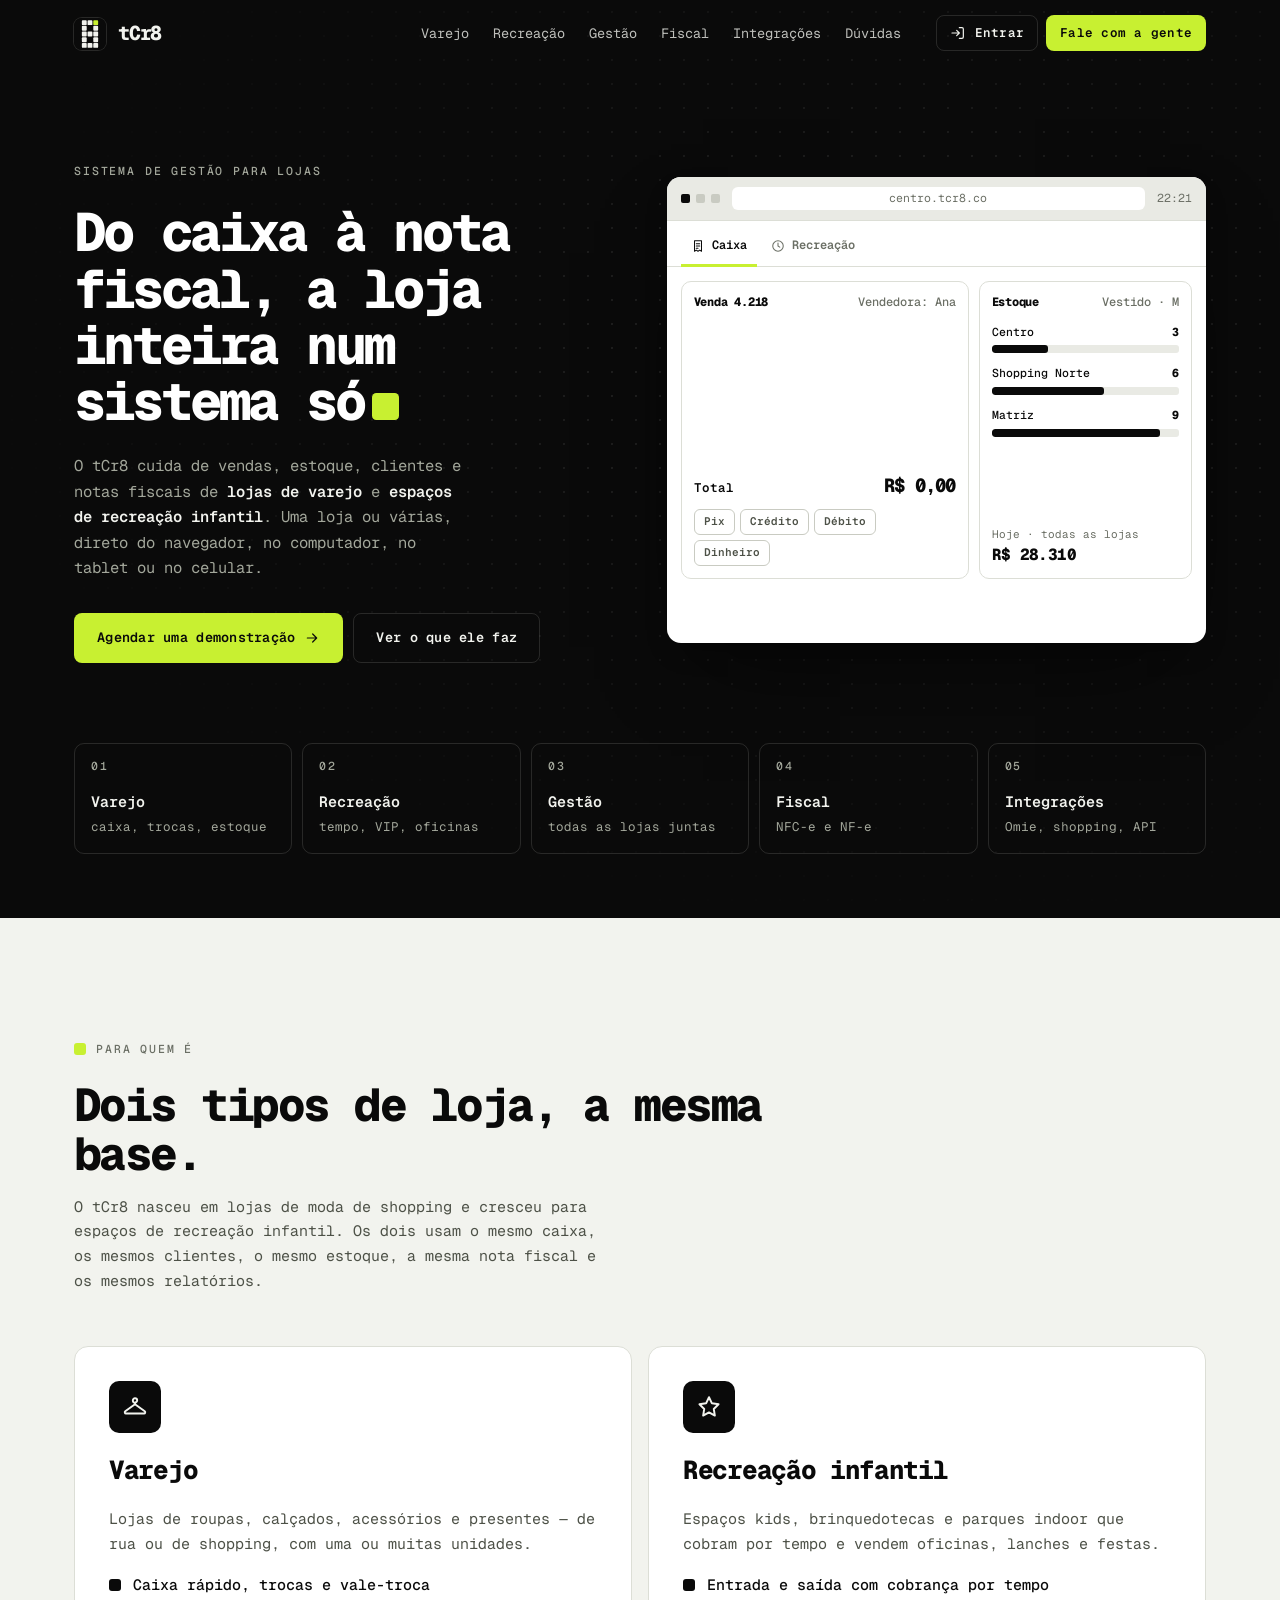
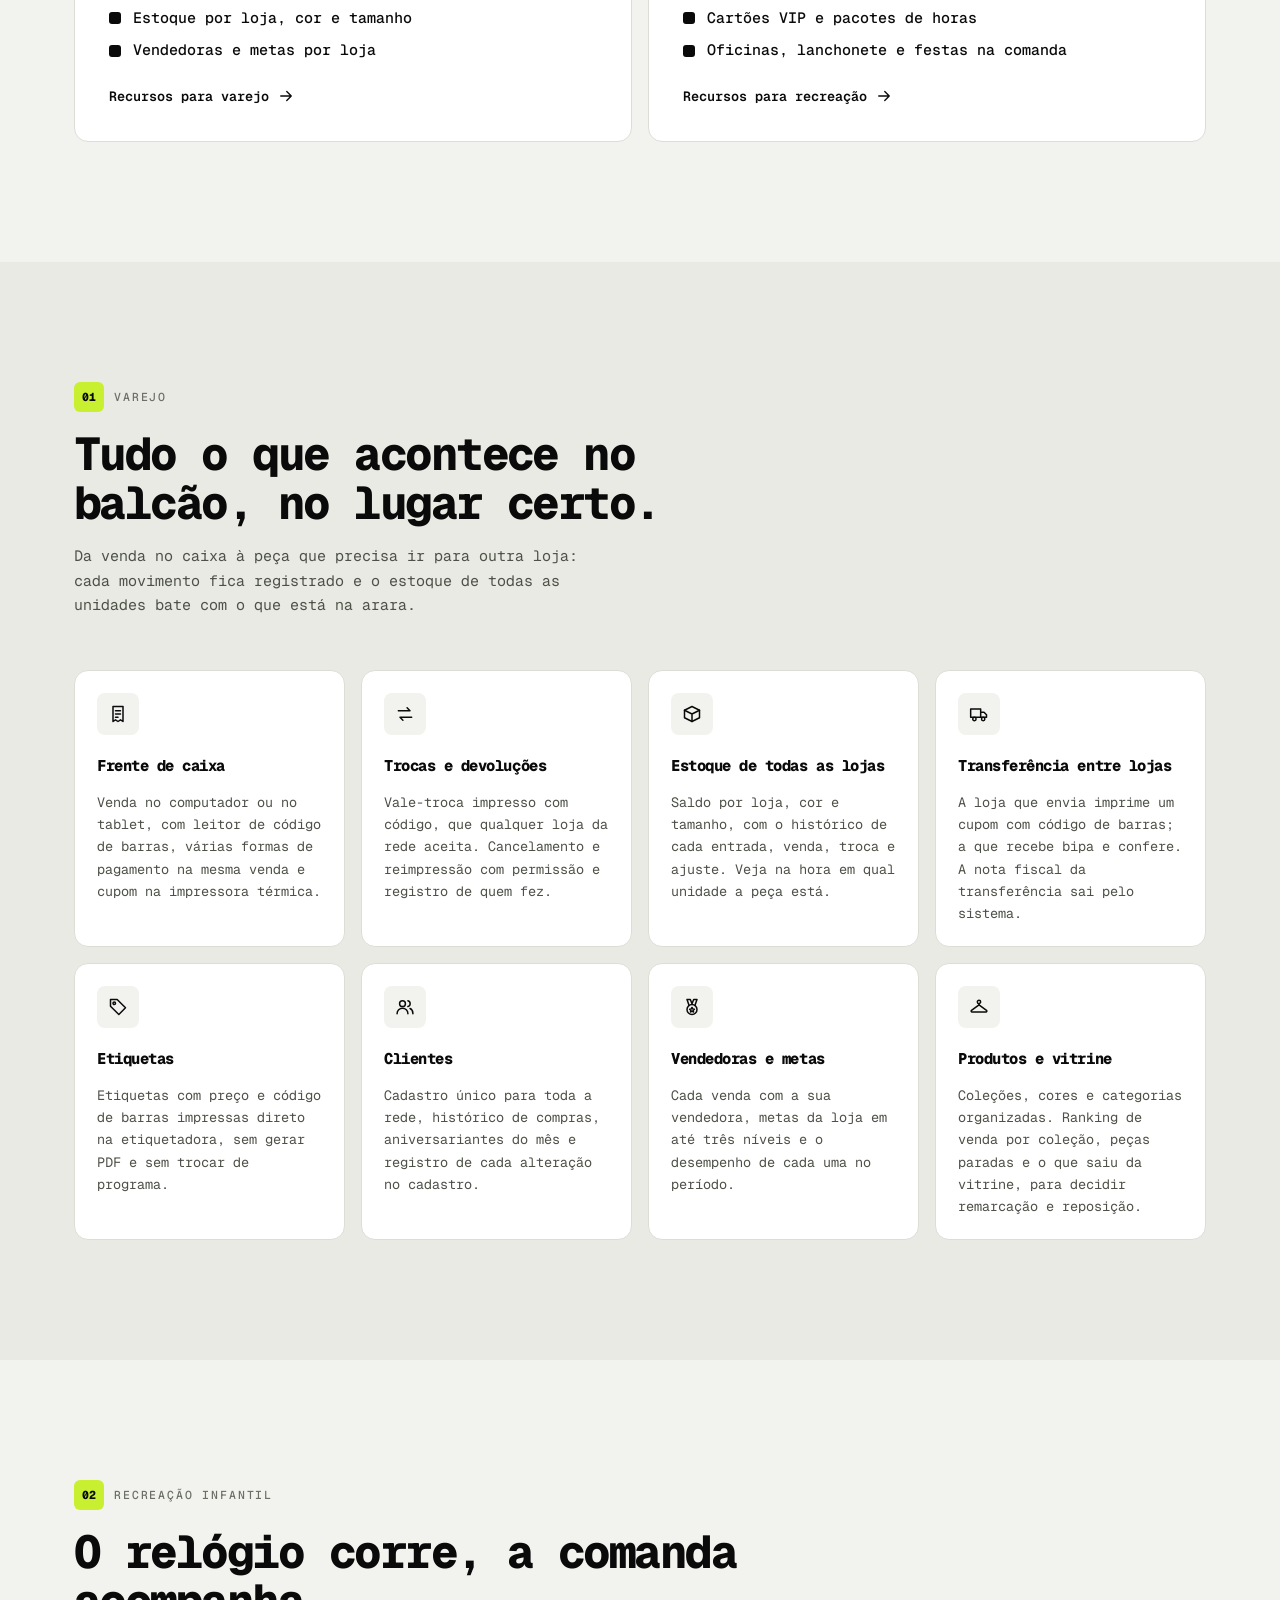
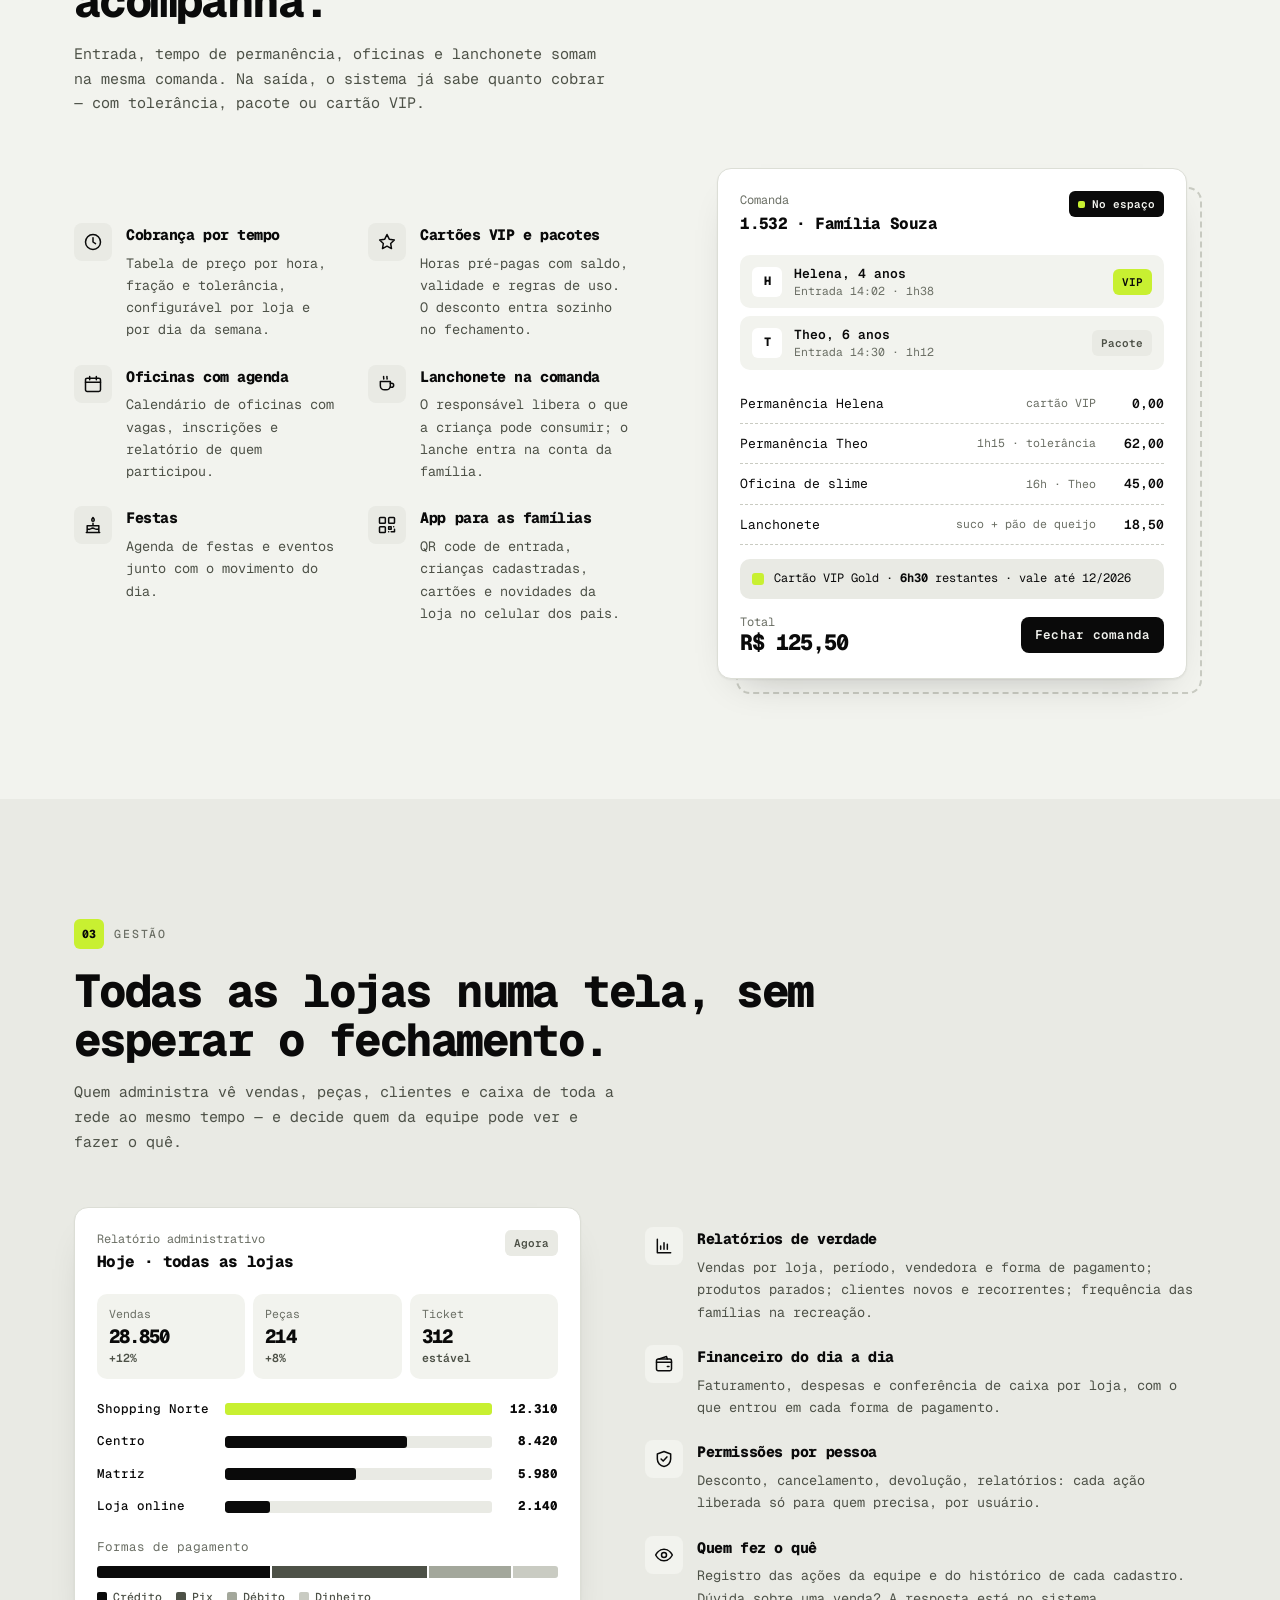
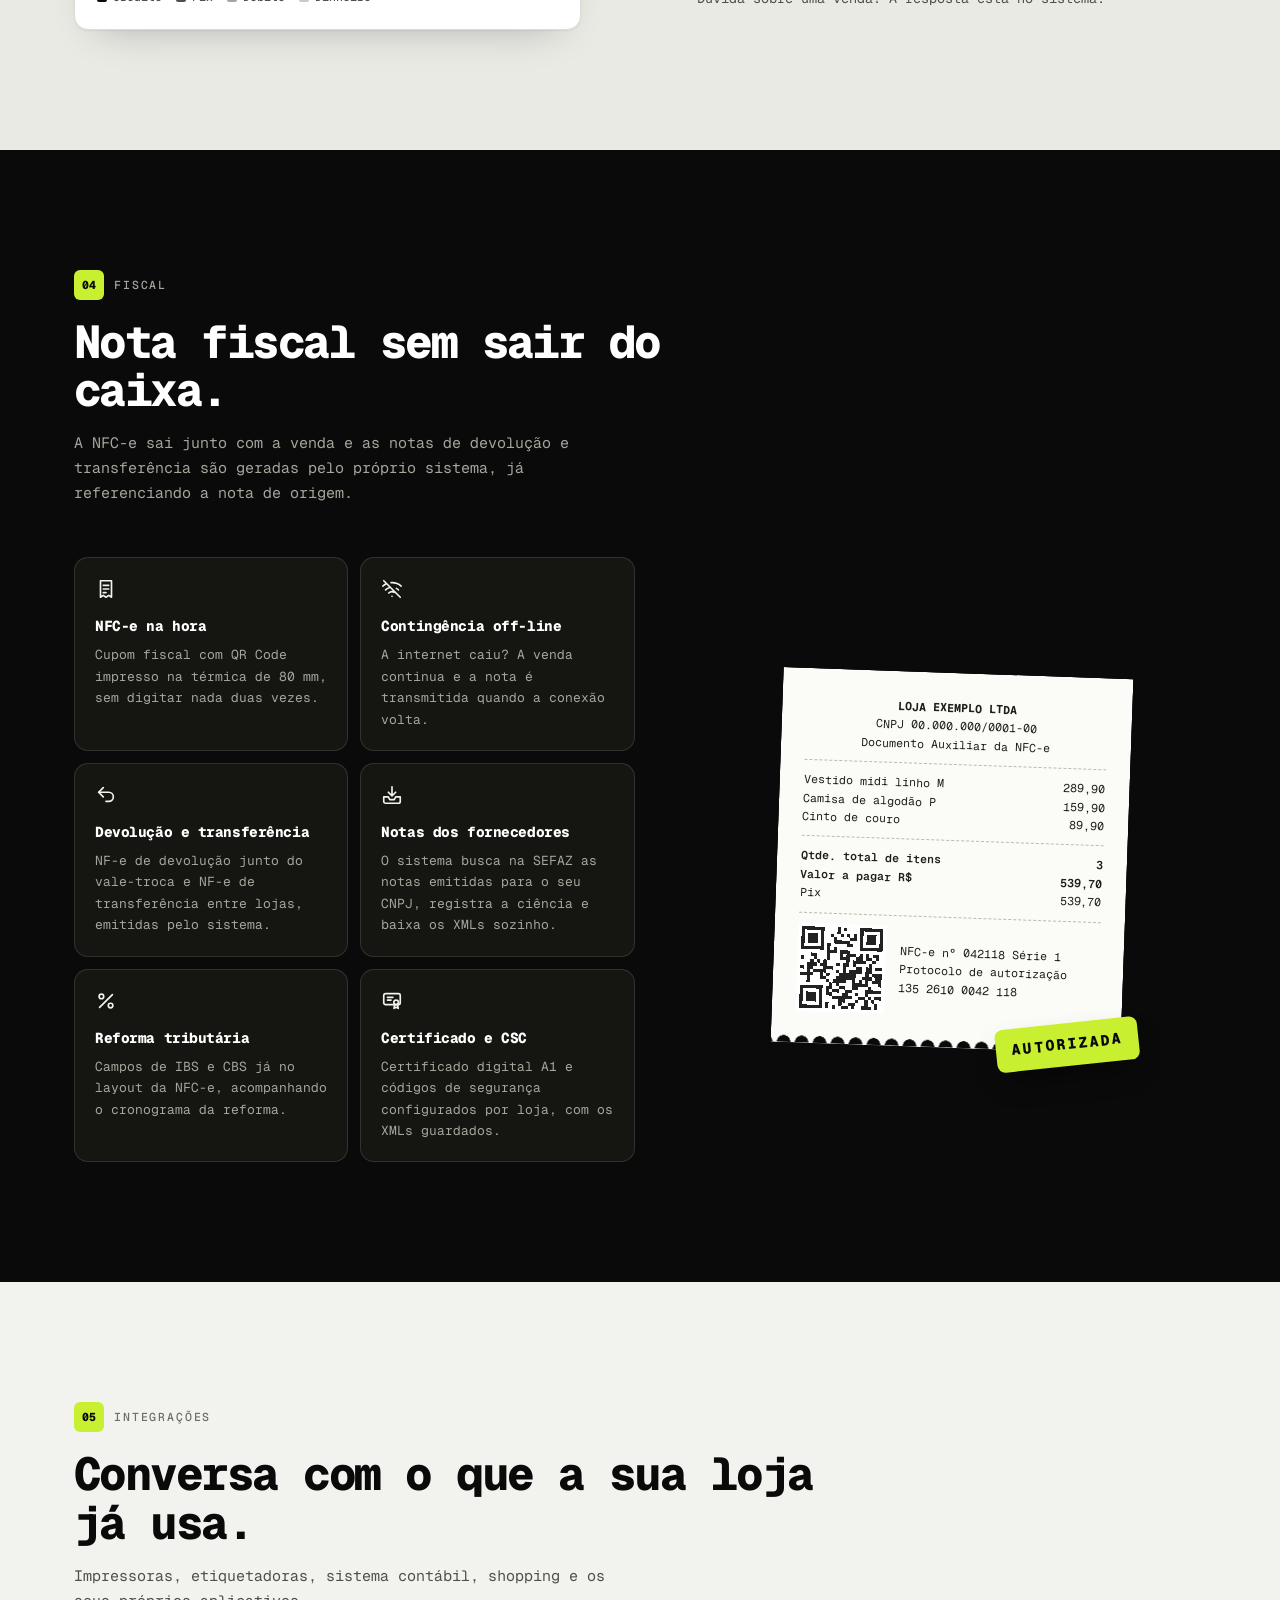
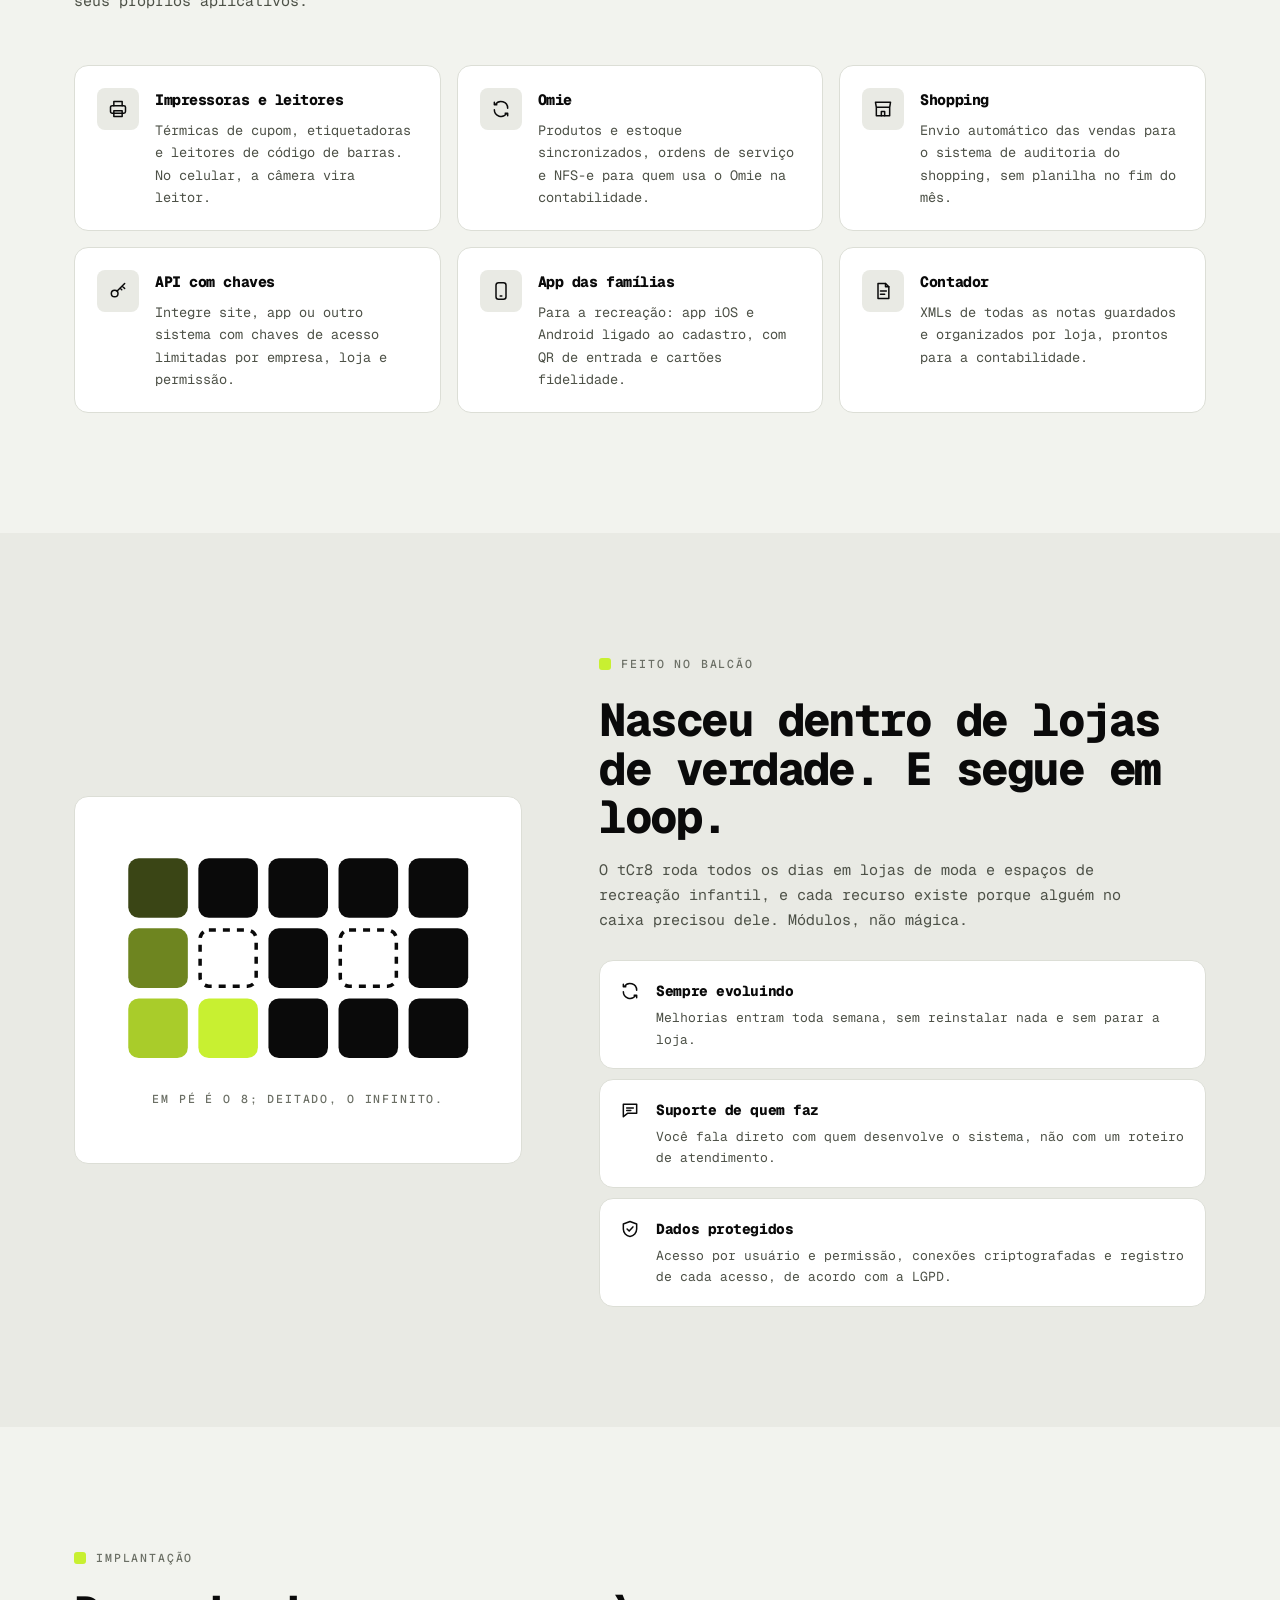
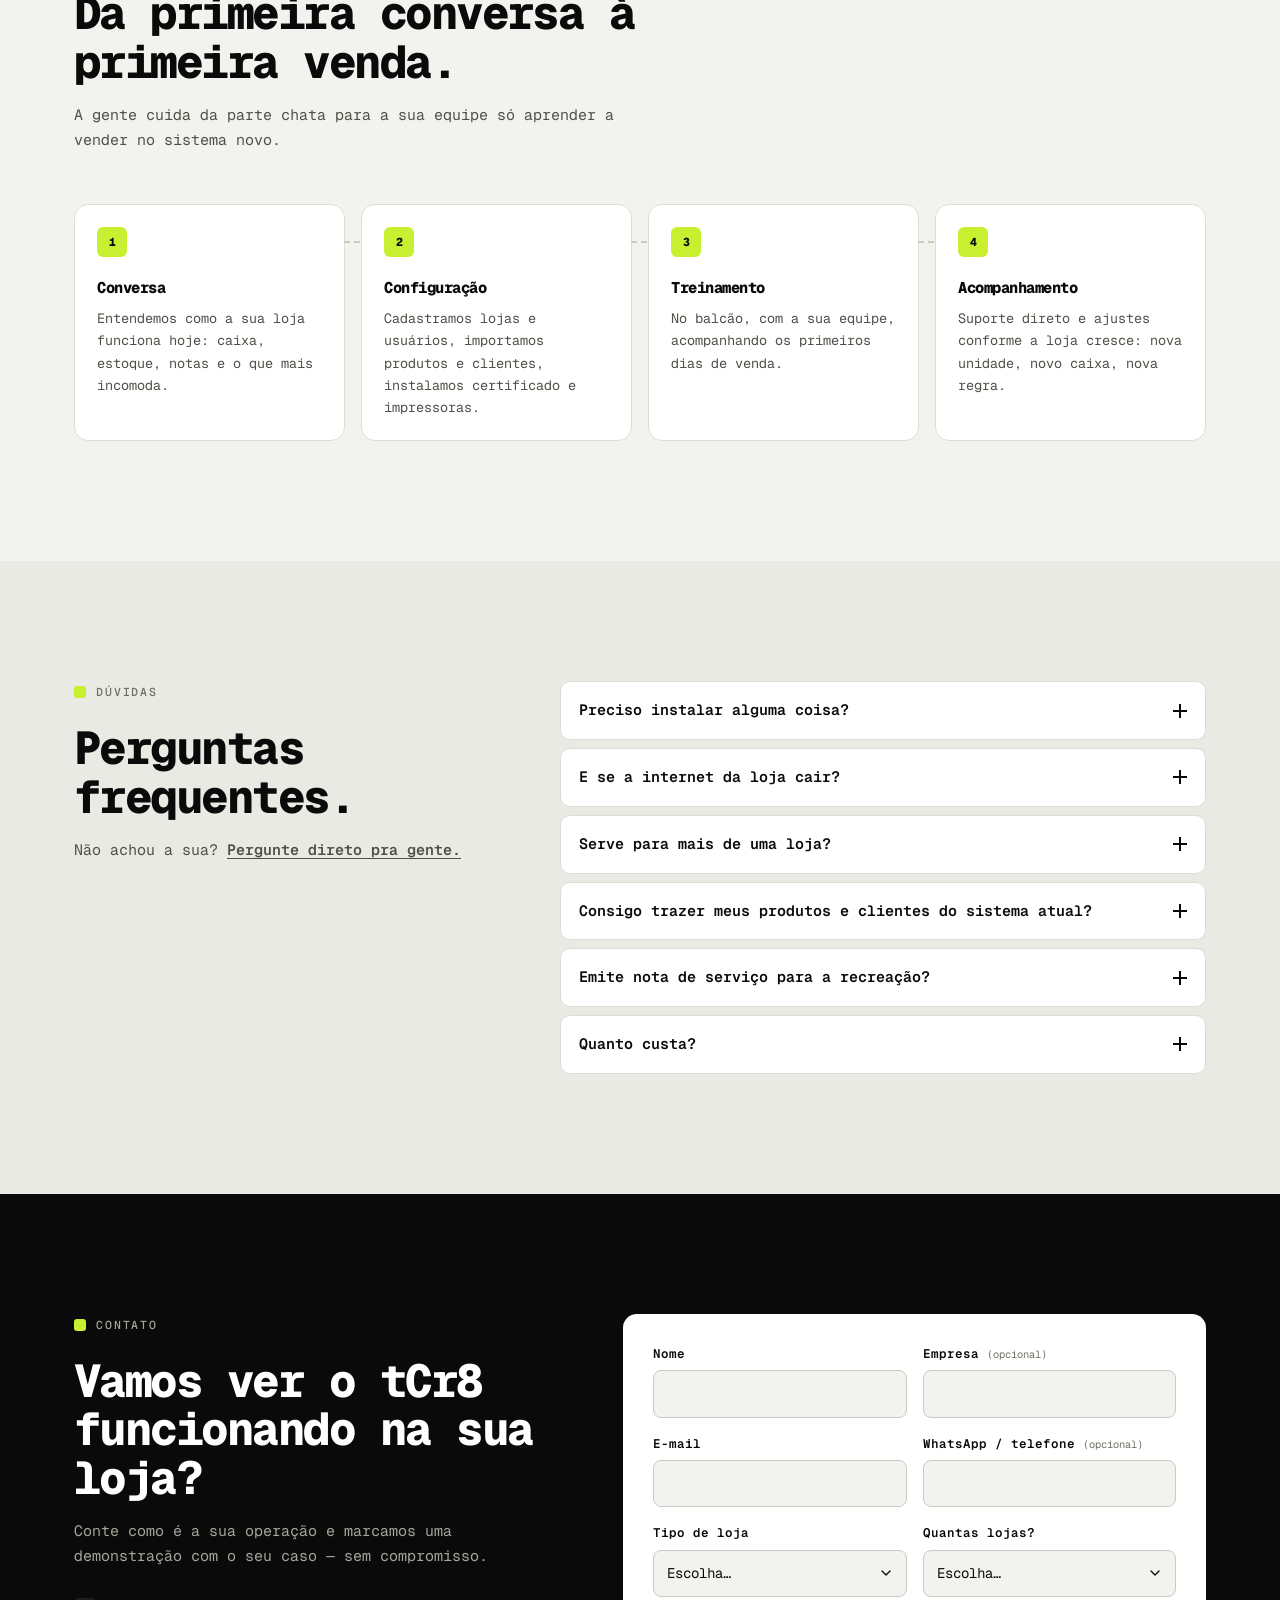
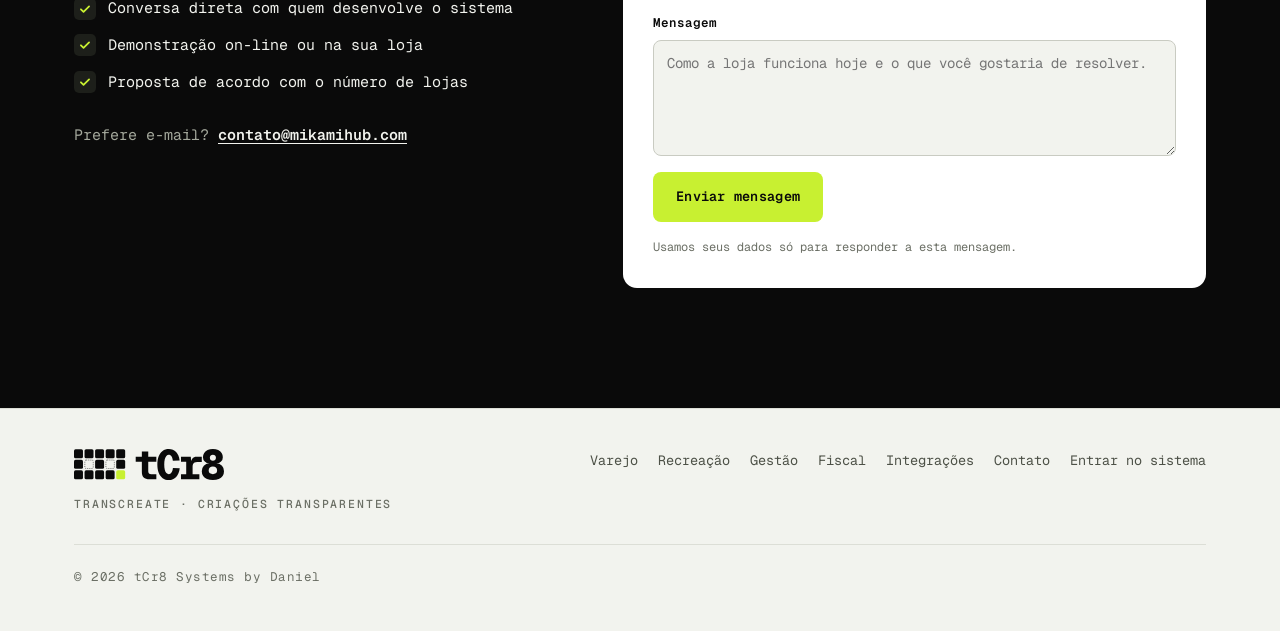
==== commit cf0fc651: "Nome tCr8 em tipo e assinatura ∞ + nome no site Segue a decisão da marca de 08/10: o logo é só o sím" ====
--- a/index.html
+++ b/index.html
@@ -25,12 +25,12 @@
   <link rel="preconnect" href="https://fonts.googleapis.com">
   <link rel="preconnect" href="https://fonts.gstatic.com" crossorigin>
   <link rel="stylesheet" href="https://fonts.googleapis.com/css2?family=Geist+Mono:wght@400;500;600;800&display=swap">
-  <link rel="stylesheet" href="assets/css/style.css?v=2">
+  <link rel="stylesheet" href="assets/css/style.css?v=3">
 
   <script>document.documentElement.classList.add('js');</script>
-  <script src="assets/js/pixel.js?v=2" defer></script>
-  <script src="assets/js/main.js?v=2" defer></script>
-  <script src="assets/js/demo.js?v=2" defer></script>
+  <script src="assets/js/pixel.js?v=3" defer></script>
+  <script src="assets/js/main.js?v=3" defer></script>
+  <script src="assets/js/demo.js?v=3" defer></script>
 
   <script type="application/ld+json">
   {
@@ -614,7 +614,7 @@
   <footer class="site-footer">
     <div class="container footer-grid">
       <div class="footer-brand">
-        <span class="px footer-word" data-px="tCr8" role="img" aria-label="tCr8"></span>
+        <img class="footer-word" src="assets/img/assinatura_preto.svg" alt="tCr8" width="150" height="31" loading="lazy">
         <p class="rotulo">transcreate · criações transparentes</p>
       </div>
       <nav class="footer-links" aria-label="Rodapé">
--- a/assets/css/style.css
+++ b/assets/css/style.css
@@ -475,7 +475,7 @@
 /* ---------- Rodapé ---------- */
 .site-footer { padding: 40px 0 44px; border-top: 1px solid var(--line); }
 .footer-grid { display: grid; grid-template-columns: 1fr auto; gap: 28px 40px; align-items: start; }
-.footer-word { width: 96px; }
+.footer-word { width: 150px; height: auto; }
 .footer-brand .rotulo { margin-top: 16px; }
 .footer-links { display: flex; flex-wrap: wrap; gap: 8px 20px; justify-content: flex-end; font-size: 13.5px; }
 .footer-links a, .footer-links .link-btn { color: var(--ink-2); text-decoration: none; }
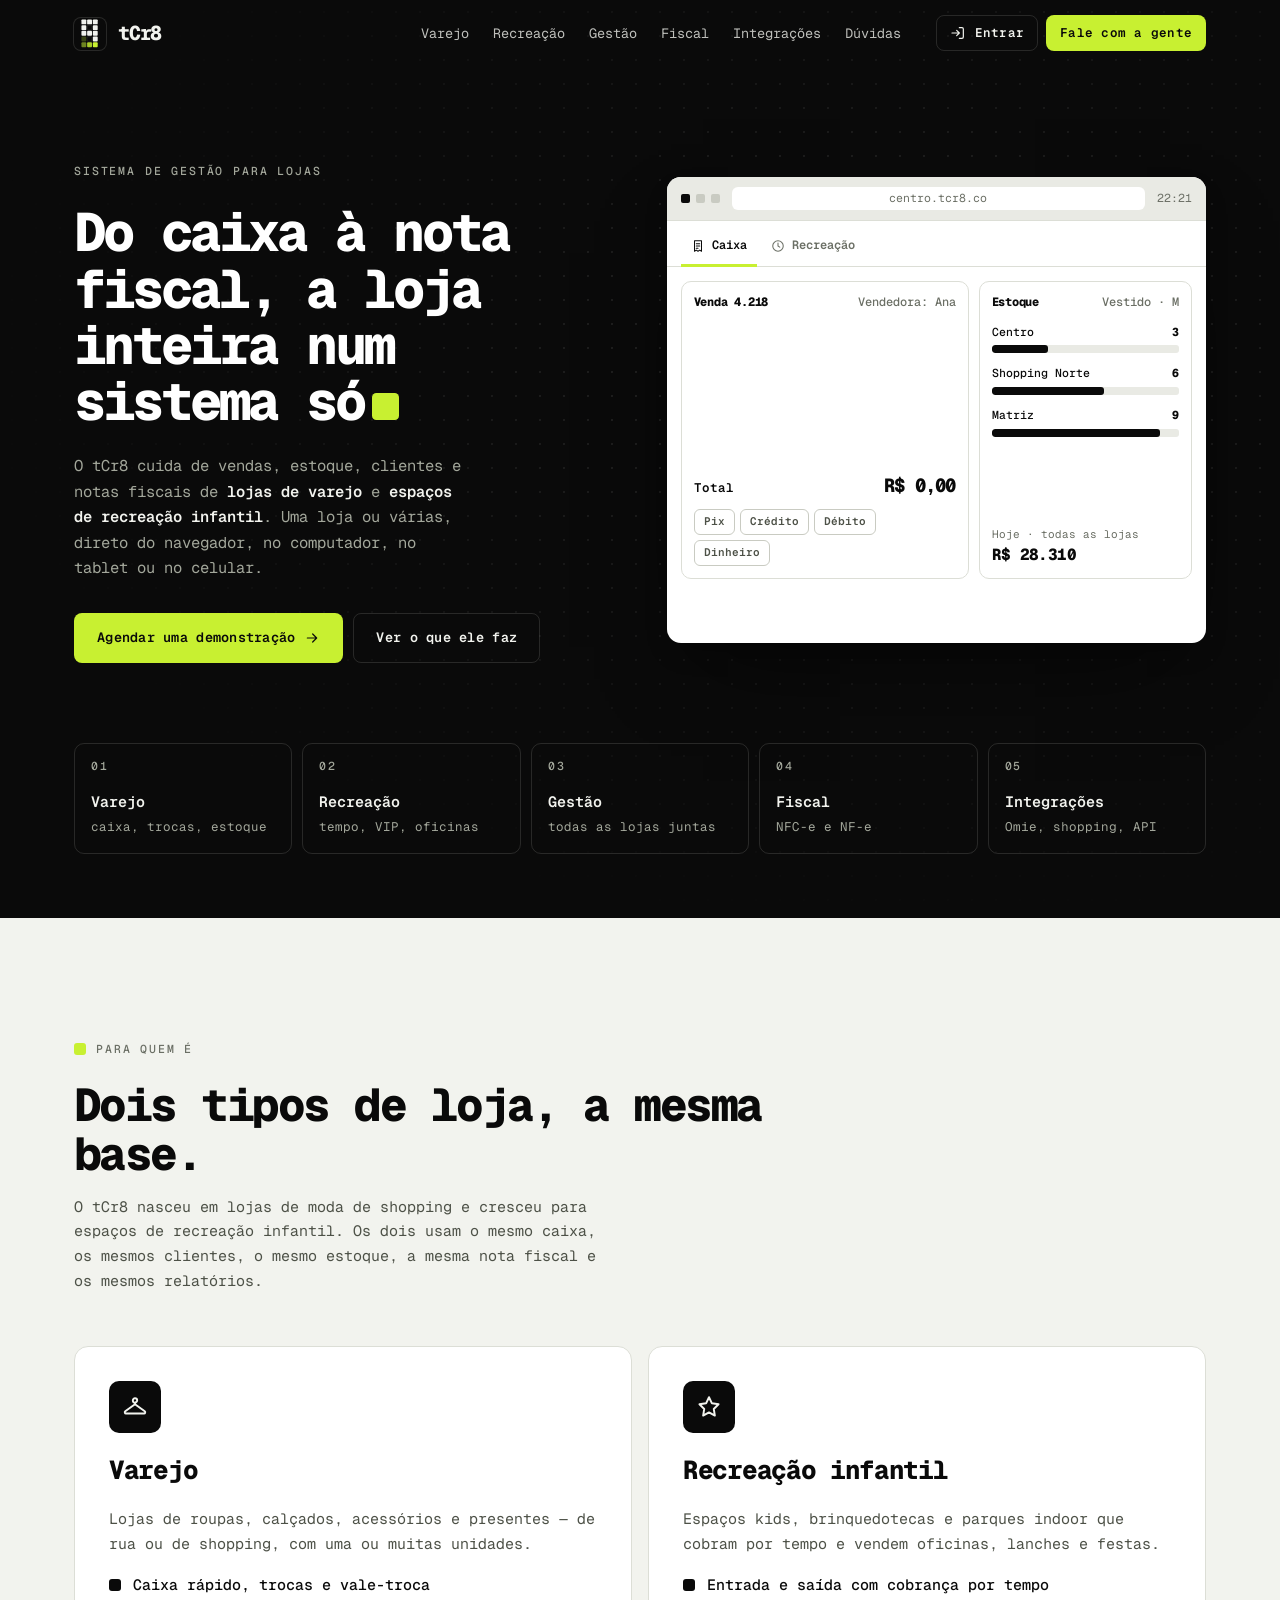
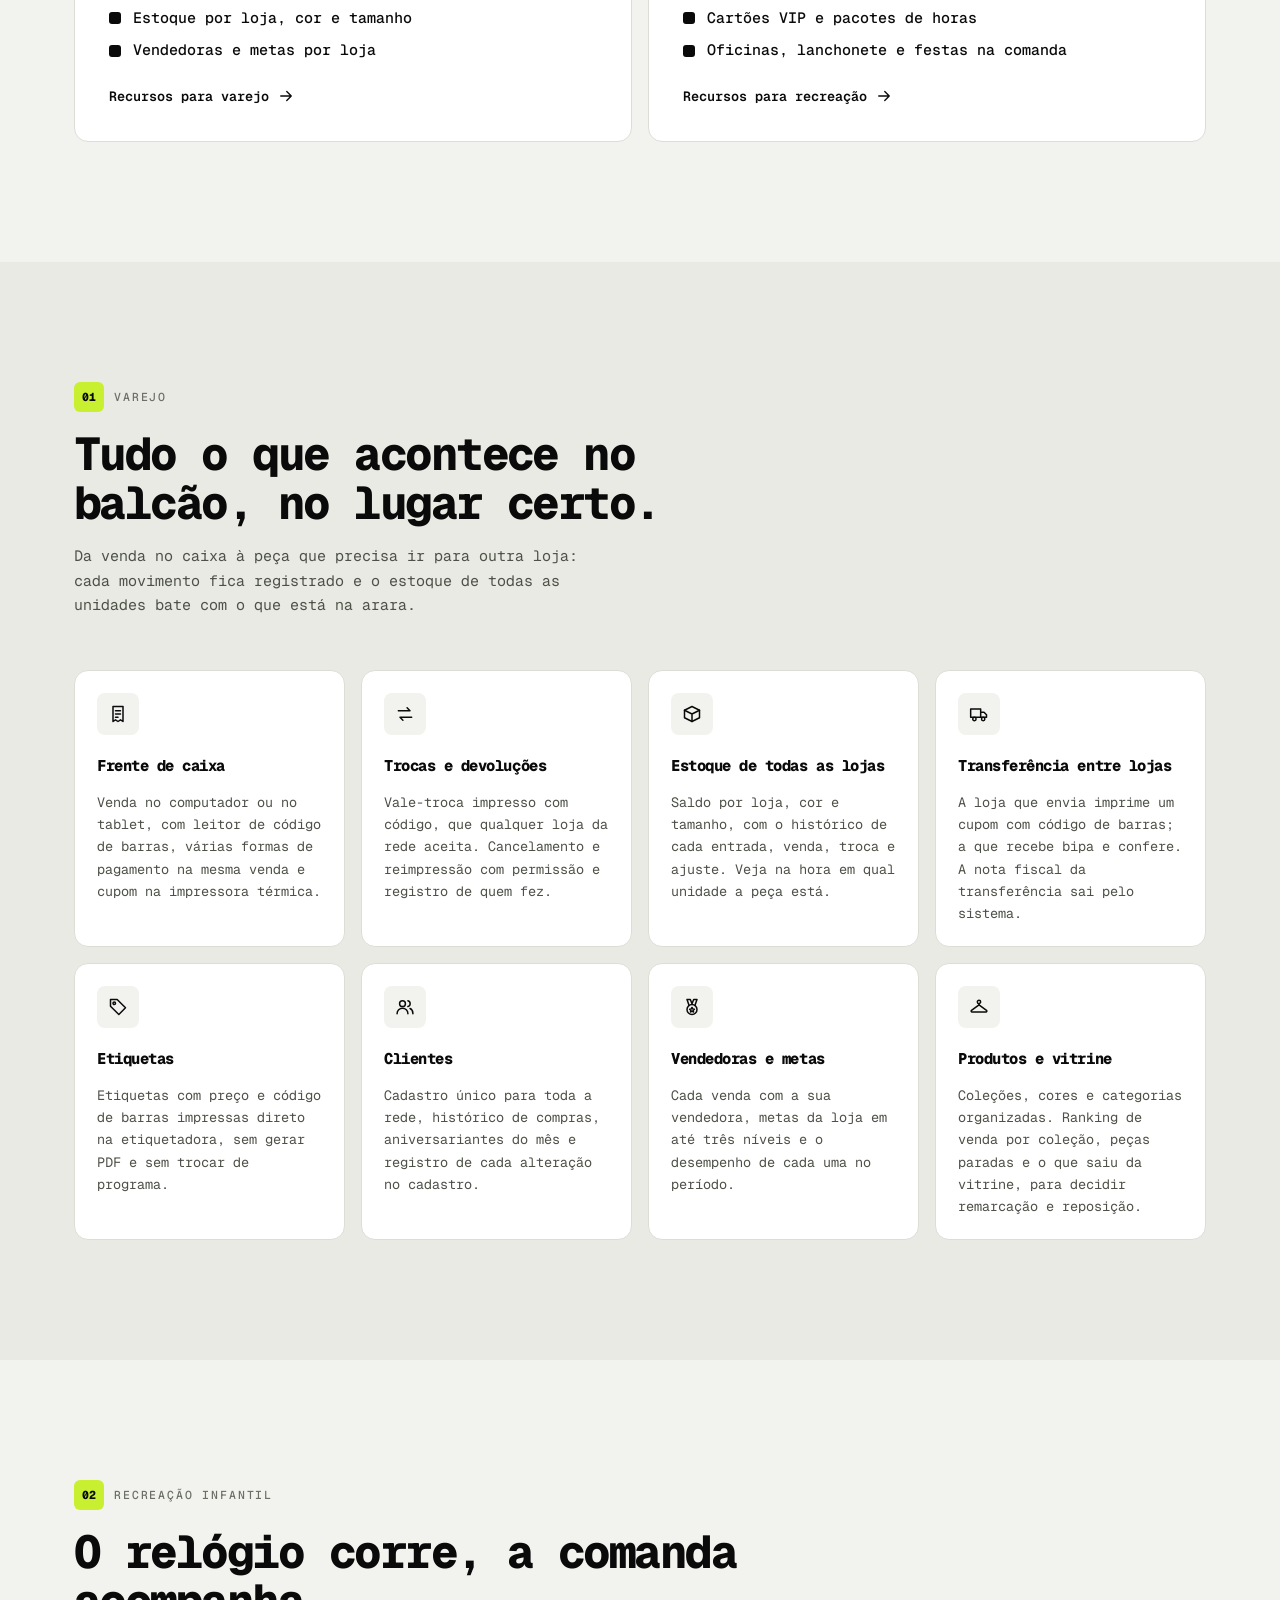
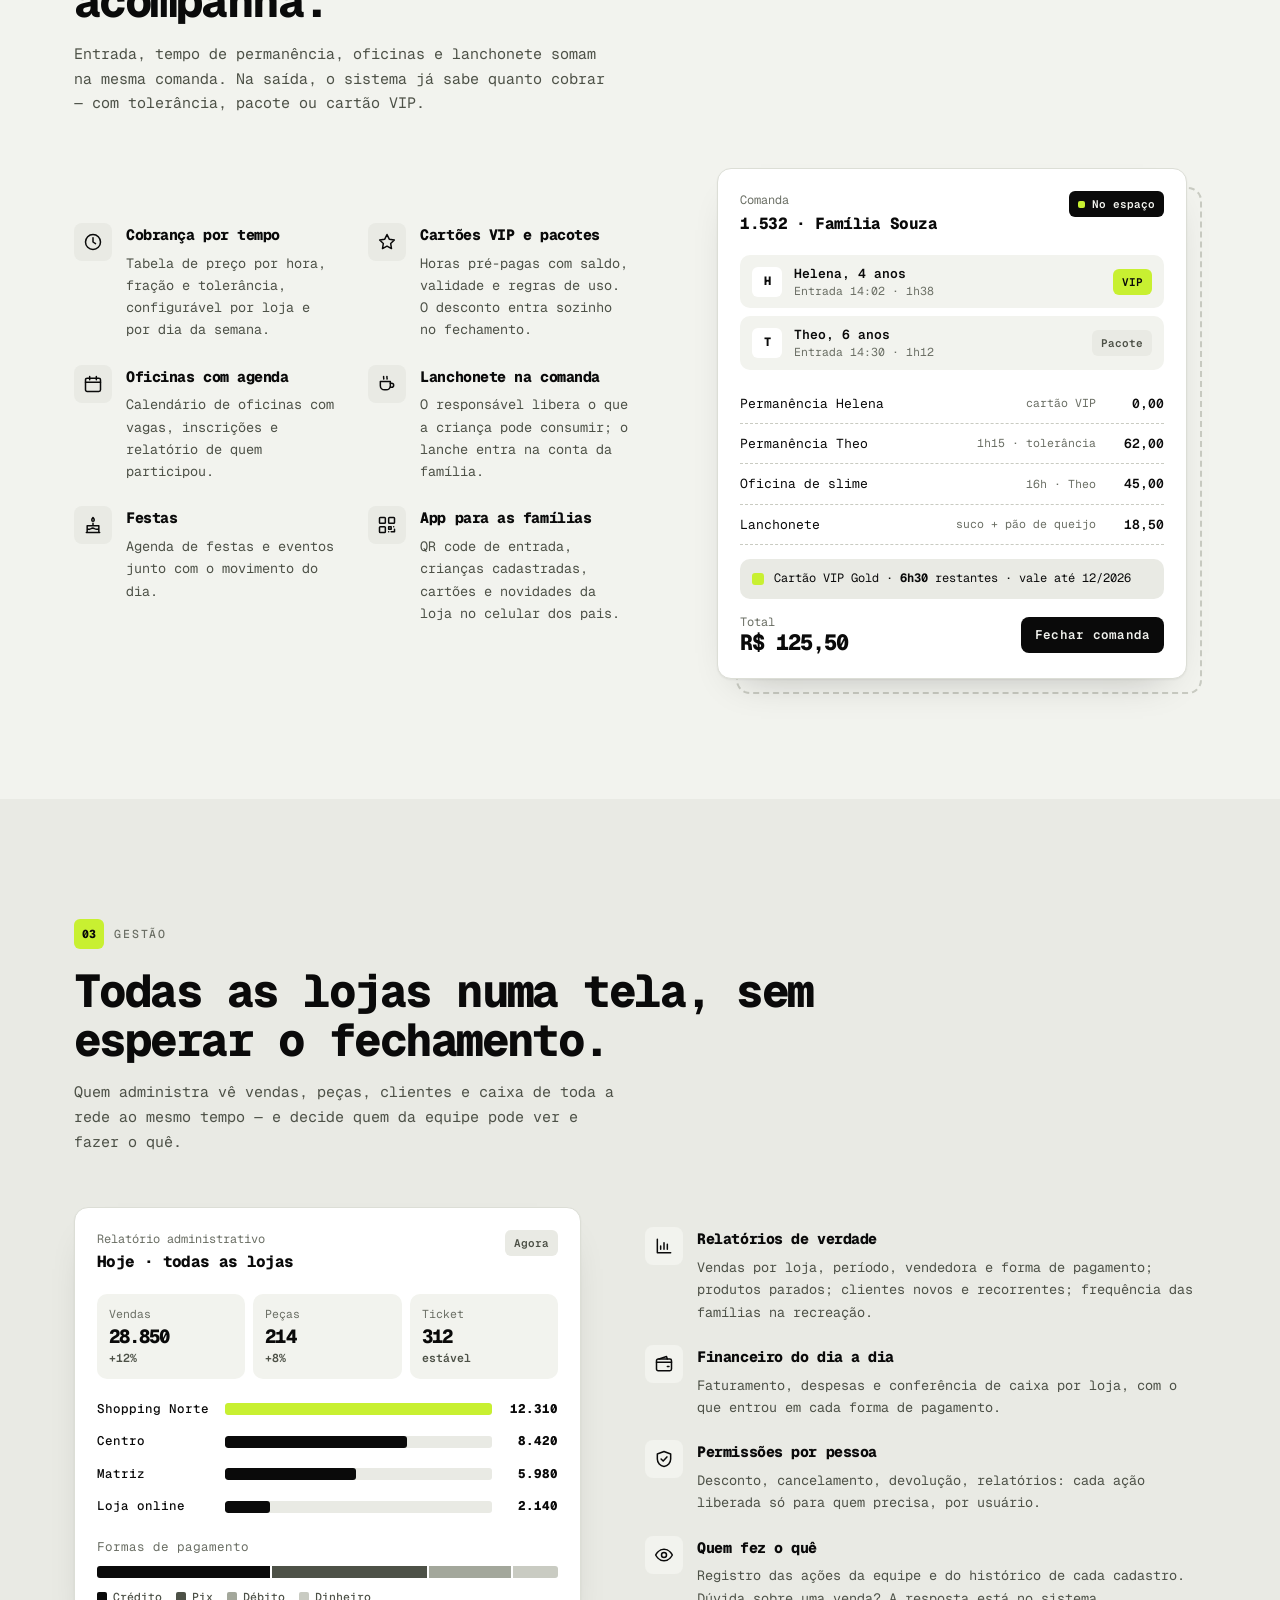
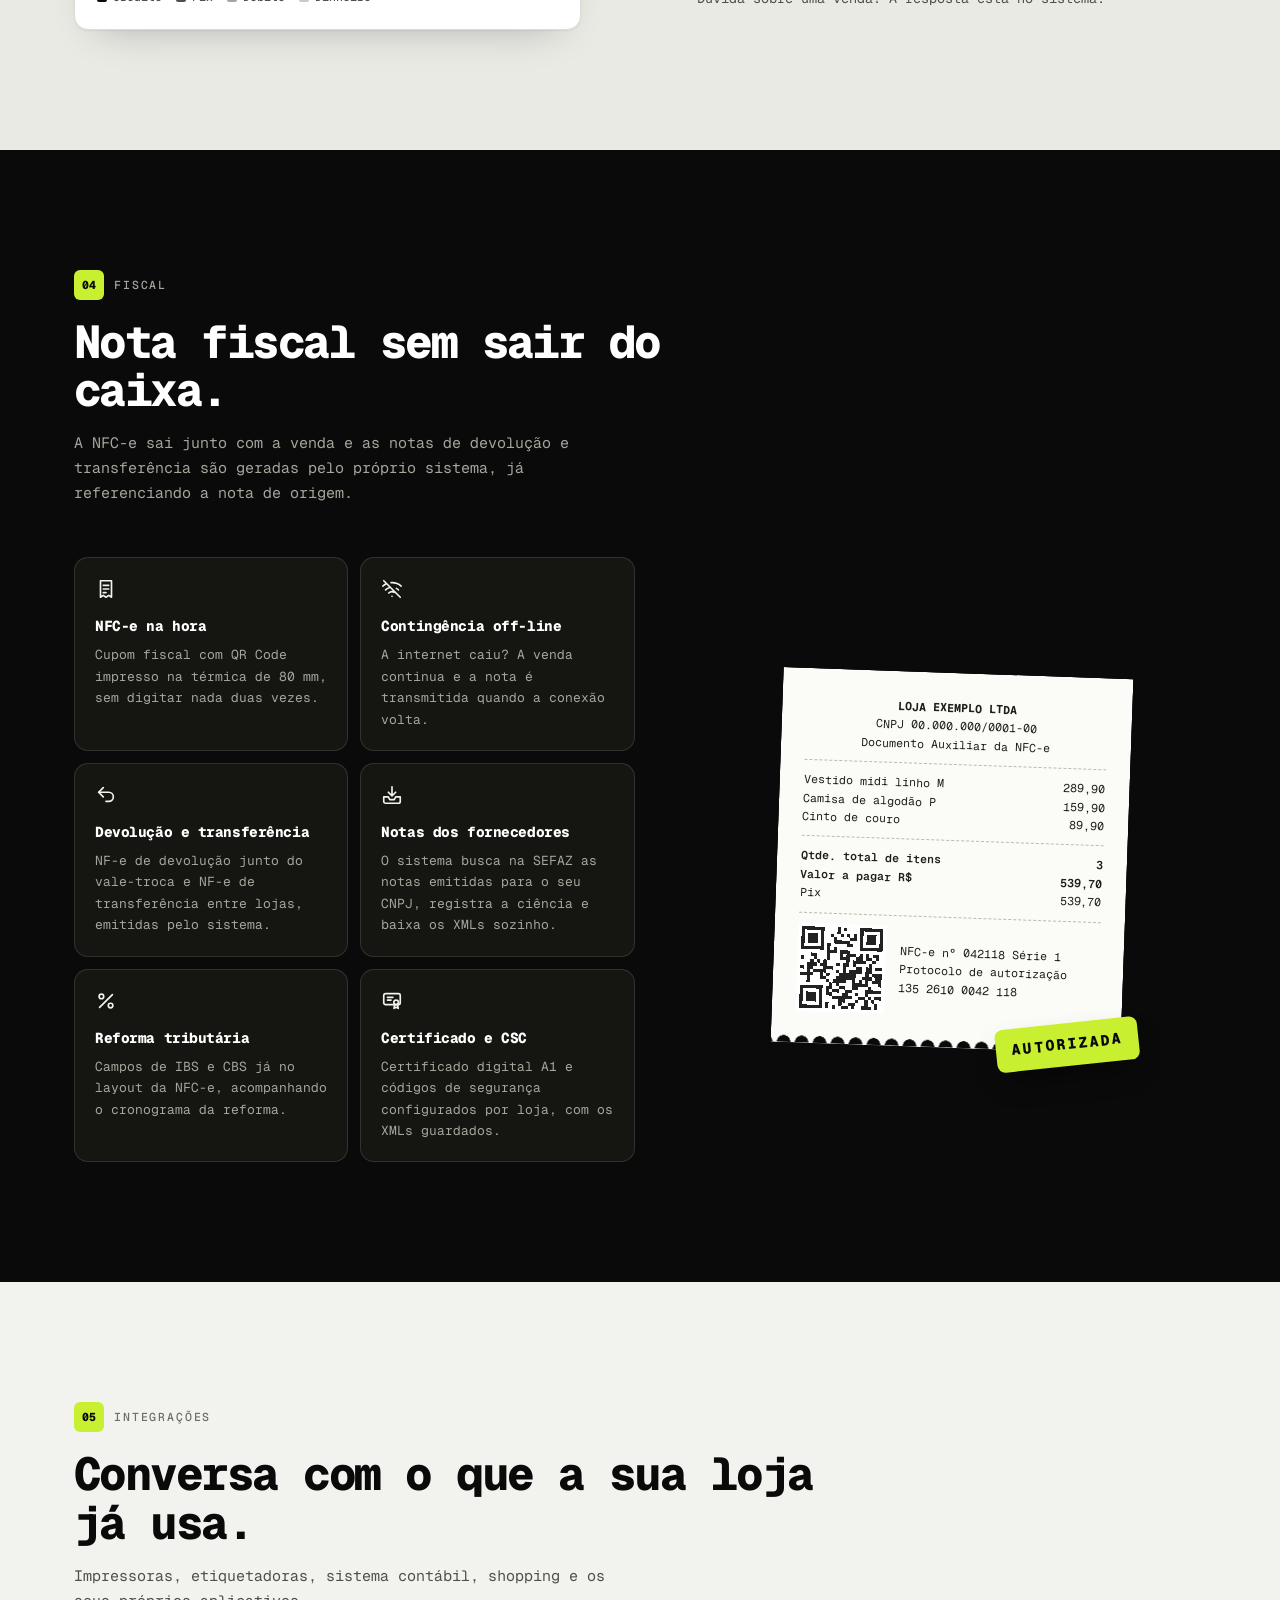
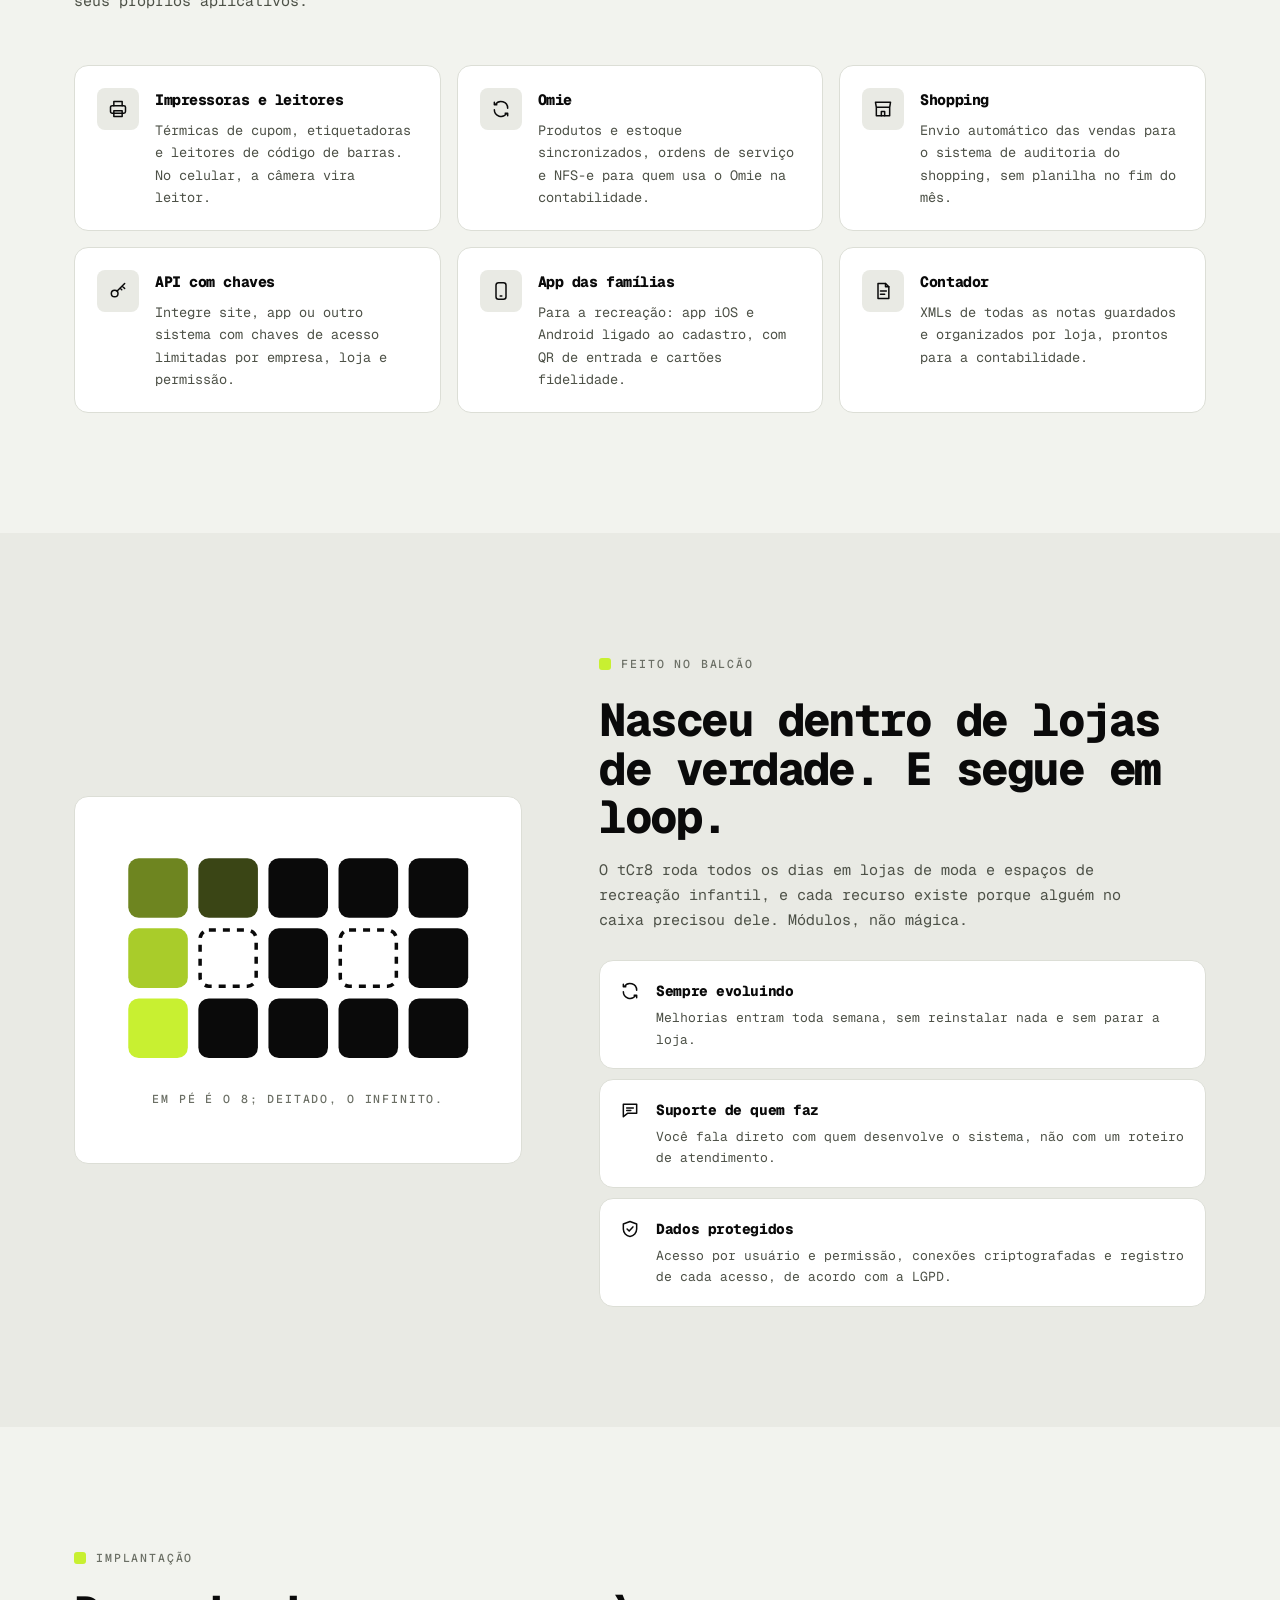
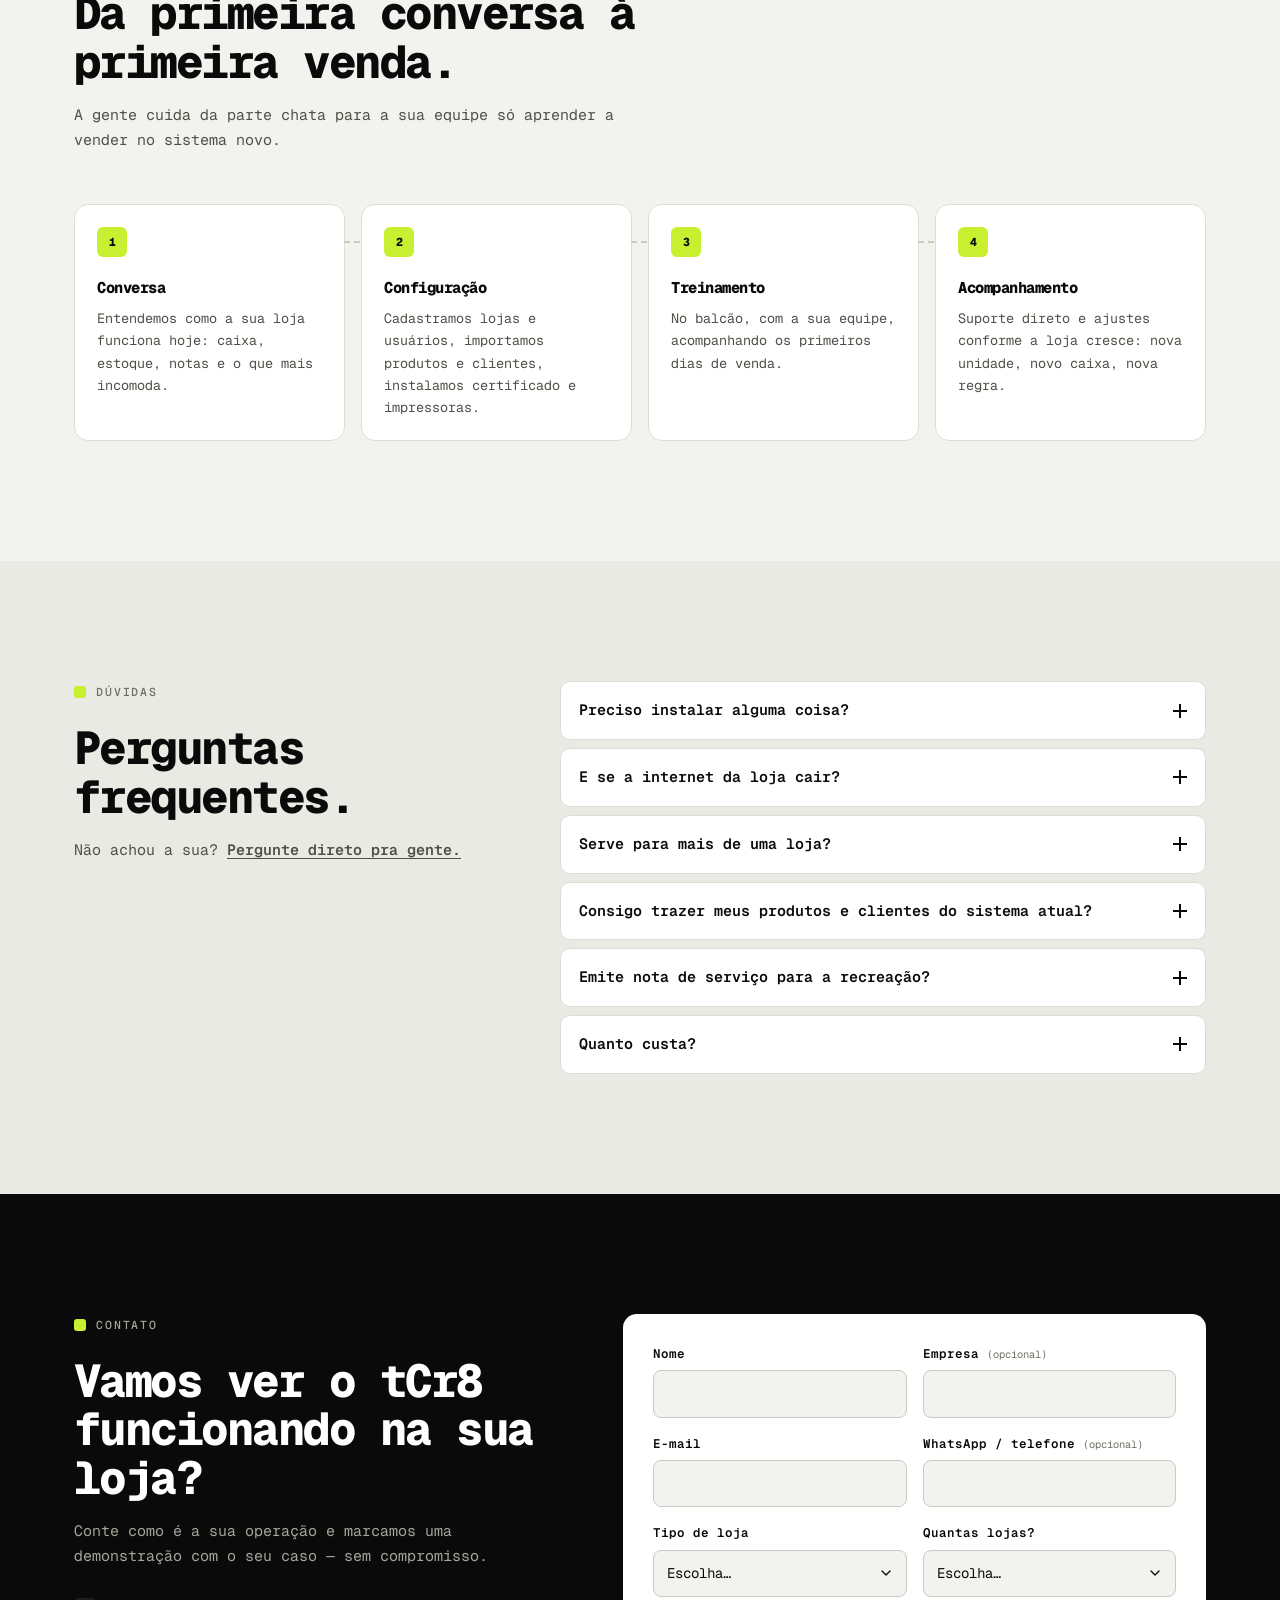
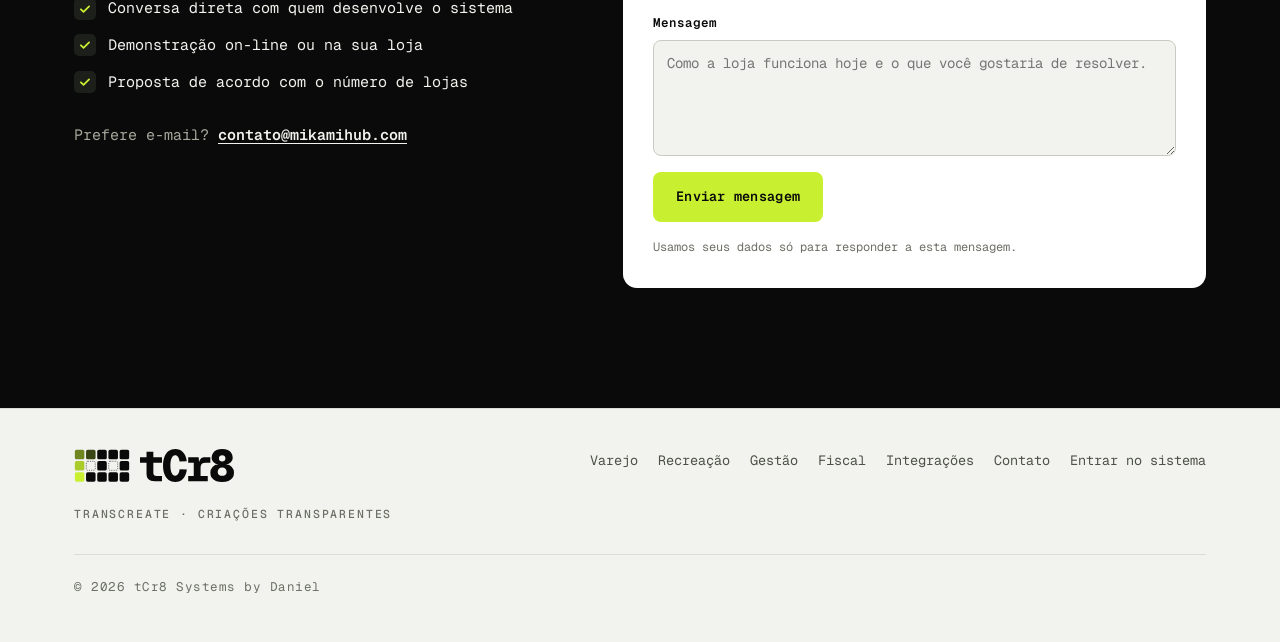
==== commit deab4117: "Ícones pequenos animados com o loop da marca O 8 do cabeçalho e da janela Entrar vira um ladrilho pr" ====
--- a/index.html
+++ b/index.html
@@ -25,7 +25,7 @@
   <link rel="preconnect" href="https://fonts.googleapis.com">
   <link rel="preconnect" href="https://fonts.gstatic.com" crossorigin>
   <link rel="stylesheet" href="https://fonts.googleapis.com/css2?family=Geist+Mono:wght@400;500;600;800&display=swap">
-  <link rel="stylesheet" href="assets/css/style.css?v=3">
+  <link rel="stylesheet" href="assets/css/style.css?v=4">
 
   <script>document.documentElement.classList.add('js');</script>
   <script src="assets/js/pixel.js?v=3" defer></script>
@@ -99,7 +99,7 @@
   <header class="site-header">
     <div class="container nav">
       <a class="brand" href="#topo" aria-label="tCr8 — início">
-        <img src="assets/img/favicon.svg" alt="" width="32" height="32">
+        <span class="icone-8" aria-hidden="true"><span class="px" data-px="8" data-tom="claro" data-loop="1"></span></span>
         <span class="brand-name">tCr8</span>
       </a>
 
@@ -614,7 +614,9 @@
   <footer class="site-footer">
     <div class="container footer-grid">
       <div class="footer-brand">
-        <img class="footer-word" src="assets/img/assinatura_preto.svg" alt="tCr8" width="150" height="31" loading="lazy">
+        <span class="assina-viva" role="img" aria-label="tCr8">
+          <span class="px" data-px="inf" data-tom="preto" data-loop="1"></span><img src="assets/img/palavra_preto.svg" alt="" width="335" height="118" loading="lazy">
+        </span>
         <p class="rotulo">transcreate · criações transparentes</p>
       </div>
       <nav class="footer-links" aria-label="Rodapé">
@@ -634,7 +636,7 @@
   <dialog class="login-dialog" id="login-dialog" aria-labelledby="login-title">
     <form method="dialog" class="login-form" id="login-form" novalidate>
       <button class="dialog-close" type="submit" value="cancel" aria-label="Fechar" formnovalidate><svg class="ic" aria-hidden="true"><use href="#i-close"/></svg></button>
-      <img src="assets/img/favicon.svg" alt="" width="44" height="44">
+      <span class="icone-8" style="--t:44px" aria-hidden="true"><span class="px" data-px="8" data-tom="claro" data-loop="1"></span></span>
       <h2 id="login-title">Entrar no sistema</h2>
       <p>Cada loja tem o seu endereço. Digite o da sua para ir à tela de login.</p>
       <label class="field">
--- a/assets/css/style.css
+++ b/assets/css/style.css
@@ -122,7 +122,12 @@
 }
 .nav { height: 100%; display: flex; align-items: center; justify-content: space-between; gap: 20px; }
 .brand { display: inline-flex; align-items: center; gap: 12px; text-decoration: none; }
-.brand img { width: 32px; height: 32px; border-radius: 8px; box-shadow: 0 0 0 1px var(--linha-escuro); }
+/* Ícone animado: o 8 da marca no ladrilho preto (proporções do favicon.svg), com o cursor do pixel.js em loop */
+.icone-8 {
+  display: inline-grid; place-items: center; flex: none; width: var(--t, 32px); height: var(--t, 32px);
+  border-radius: calc(var(--t, 32px) * .22); background: var(--ink); box-shadow: 0 0 0 1px var(--linha-escuro);
+}
+.icone-8 .px { width: calc(var(--t, 32px) * .536); }
 .brand-name { font-weight: 800; font-size: 20px; letter-spacing: -.06em; }
 
 .nav-menu { display: flex; align-items: center; gap: 24px; }
@@ -475,7 +480,10 @@
 /* ---------- Rodapé ---------- */
 .site-footer { padding: 40px 0 44px; border-top: 1px solid var(--line); }
 .footer-grid { display: grid; grid-template-columns: 1fr auto; gap: 28px 40px; align-items: start; }
-.footer-word { width: 150px; height: auto; }
+/* Assinatura ∞ + nome com o ∞ vivo: mesmas medidas do assinatura_preto.svg (unidades da grade × --k) */
+.assina-viva { display: inline-flex; align-items: flex-start; --k: .28px; }
+.assina-viva .px { flex: none; width: calc(200 * var(--k)); }
+.assina-viva img { flex: none; width: calc(334.72 * var(--k)); height: auto; margin: calc(2.05 * var(--k)) 0 0 calc(37 * var(--k)); }
 .footer-brand .rotulo { margin-top: 16px; }
 .footer-links { display: flex; flex-wrap: wrap; gap: 8px 20px; justify-content: flex-end; font-size: 13.5px; }
 .footer-links a, .footer-links .link-btn { color: var(--ink-2); text-decoration: none; }
@@ -491,7 +499,7 @@
 .login-dialog[open] { animation: pop .25s var(--ease); }
 @keyframes pop { from { opacity: 0; transform: translateY(10px) scale(.98); } }
 .login-form { position: relative; display: grid; gap: 14px; padding: 30px 26px 26px; }
-.login-form > img { width: 44px; height: 44px; border-radius: 10px; }
+.login-form > .icone-8 { justify-self: start; }
 .login-form h2 { font-size: 22px; font-weight: 800; letter-spacing: -.05em; }
 .login-form > p { color: var(--ink-2); font-size: 13.5px; }
 .dialog-close {
